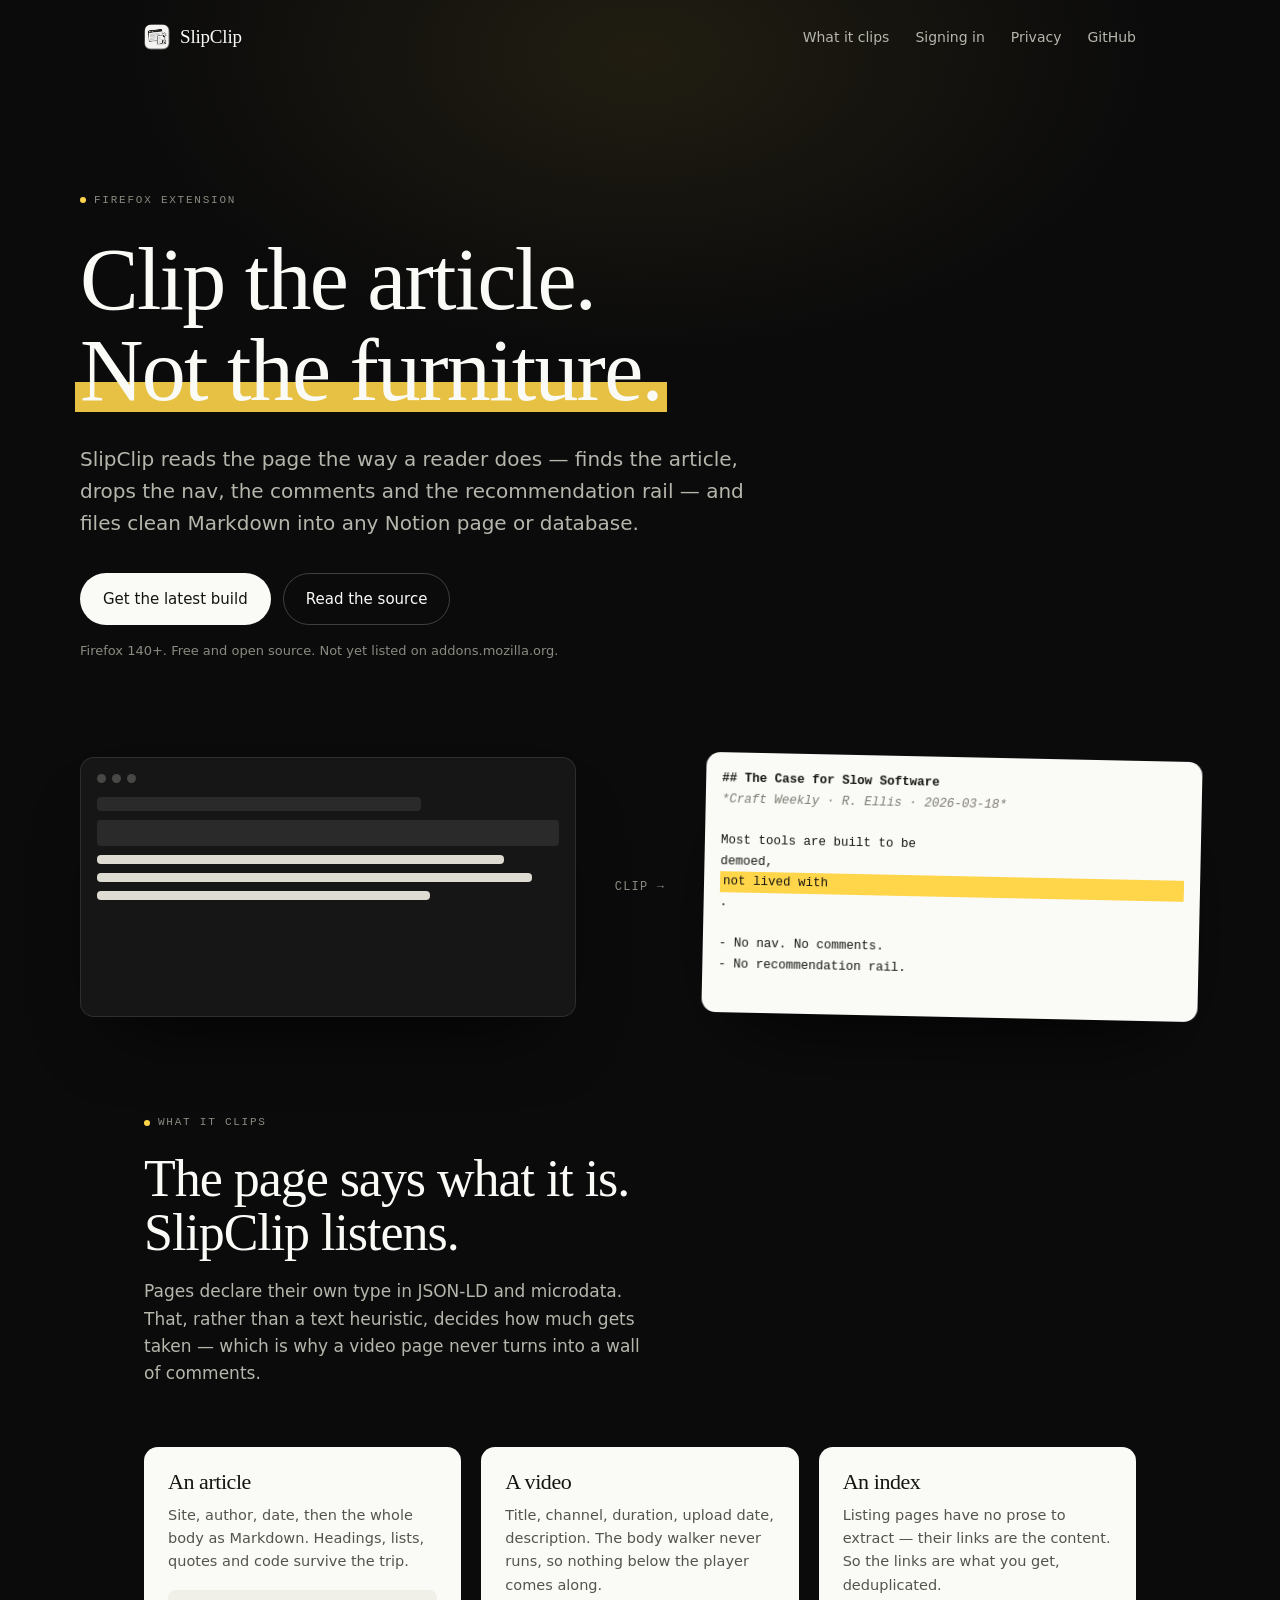
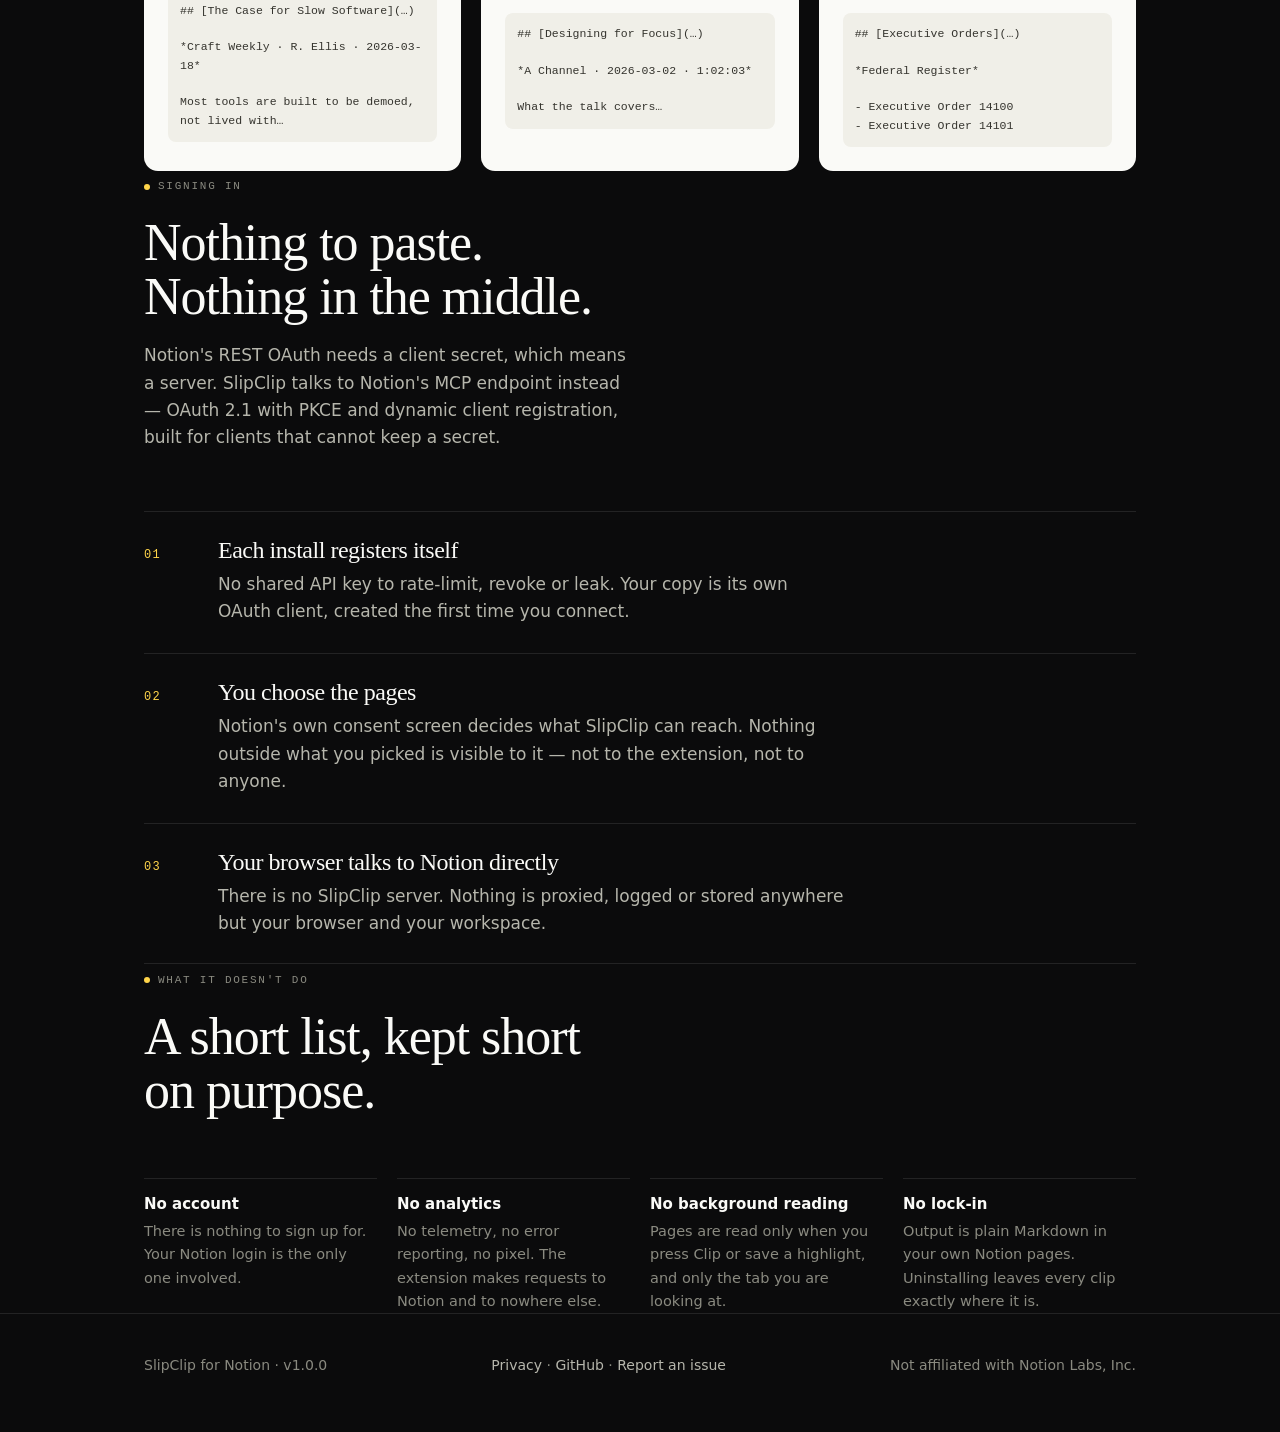
==== notion-clipper-site/index.html @ d6131644 "feat(highlights): one pane, and a page as a destination The Clip/Highlights tab split one job - get " ====
<!doctype html>
<html lang="en">
<head>
<meta charset="utf-8">
<meta name="viewport" content="width=device-width, initial-scale=1">

<title>SlipClip for Notion — clip the page, not the page furniture</title>
<meta name="description" content="A Firefox extension that reads the article and files clean Markdown into Notion. Skips nav, comments and recommendations. Signs in with Notion — no integration token to paste, no server in the middle.">
<link rel="canonical" href="https://slipclip.todorx.dev/">
<meta name="robots" content="index, follow">
<link rel="sitemap" type="application/xml" href="/sitemap.xml">

<meta property="og:type" content="website">
<meta property="og:url" content="https://slipclip.todorx.dev/">
<meta property="og:site_name" content="SlipClip">
<meta property="og:locale" content="en">
<meta property="og:title" content="SlipClip for Notion">
<meta property="og:description" content="Clip the article, not the page furniture. Clean Markdown into any Notion page or database.">
<meta property="og:image" content="https://slipclip.todorx.dev/og.png">
<meta property="og:image:type" content="image/png">
<meta property="og:image:width" content="1200">
<meta property="og:image:height" content="630">
<meta property="og:image:alt" content="SlipClip for Notion — clip the article, not the furniture">
<meta name="twitter:card" content="summary_large_image">
<meta name="twitter:title" content="SlipClip for Notion">
<meta name="twitter:description" content="Clip the article, not the page furniture. Clean Markdown into any Notion page or database.">
<meta name="twitter:image" content="https://slipclip.todorx.dev/og.png">
<meta name="twitter:image:alt" content="SlipClip for Notion — clip the article, not the furniture">
<meta name="theme-color" content="#0b0b0c">

<link rel="icon" href="favicon.png" type="image/png">
<link rel="apple-touch-icon" href="favicon.png">
<link rel="preload" href="fonts/fraunces-var.woff2" as="font" type="font/woff2" crossorigin>
<link rel="stylesheet" href="fonts.css">
<link rel="stylesheet" href="style.css">
<script>document.documentElement.classList.add("js")</script>

<script type="application/ld+json">
{
  "@context": "https://schema.org",
  "@type": "SoftwareApplication",
  "name": "SlipClip for Notion",
  "alternateName": "SlipClip",
  "applicationCategory": "BrowserApplication",
  "applicationSubCategory": "Web Clipper",
  "operatingSystem": "Firefox",
  "browserRequirements": "Firefox 140 or later",
  "softwareVersion": "1.0.0",
  "url": "https://slipclip.todorx.dev/",
  "downloadUrl": "https://github.com/todorx/slipclip/releases",
  "installUrl": "https://github.com/todorx/slipclip/releases",
  "description": "A Firefox extension that extracts the readable article from a web page and files it into Notion as Markdown.",
  "screenshot": "https://slipclip.todorx.dev/og.png",
  "offers": { "@type": "Offer", "price": "0", "priceCurrency": "USD" },
  "isAccessibleForFree": true,
  "license": "https://github.com/todorx/slipclip/blob/main/LICENSE",
  "codeRepository": "https://github.com/todorx/slipclip",
  "sameAs": ["https://github.com/todorx/slipclip"],
  "author": {
    "@type": "Organization",
    "name": "SlipClip",
    "url": "https://slipclip.todorx.dev/"
  }
}
</script>
</head>
<body>

<header class="wrap">
  <div class="top">
    <a class="brand" href="/">
      <img src="logo.png" alt="" width="26" height="26">
      SlipClip
    </a>
    <nav>
      <a href="#clips">What it clips</a>
      <a href="#signin">Signing in</a>
      <a href="privacy.html">Privacy</a>
      <a href="https://github.com/todorx/slipclip">GitHub</a>
    </nav>
  </div>
</header>

<main>

<section class="hero wrap">
  <span class="eyebrow">Firefox extension</span>
  <h1>Clip the article. <em>Not the furniture.</em></h1>
  <p class="lede">
    SlipClip reads the page the way a reader does — finds the article, drops the nav,
    the comments and the recommendation rail — and files clean Markdown into any
    Notion page or database.
  </p>

  <div class="actions">
    <a class="btn btn-primary" href="https://github.com/todorx/slipclip/releases">Get the latest build</a>
    <a class="btn btn-ghost" href="https://github.com/todorx/slipclip">Read the source</a>
  </div>
  <p class="fineprint">Firefox 140+. Free and open source. Not yet listed on addons.mozilla.org.</p>

  <div class="stage" id="stage" aria-hidden="true">
    <div class="card source">
      <span class="chrome"><i></i><i></i><i></i></span>
      <div class="block junk" style="--i:0; height:14px; width:70%"></div>
      <div class="block junk" style="--i:1; height:26px; width:100%"></div>
      <div class="block text" style="--i:0; height:9px; width:88%"></div>
      <div class="block text" style="--i:1; height:9px; width:94%"></div>
      <div class="block text" style="--i:2; height:9px; width:72%"></div>
      <div class="block junk" style="--i:2; height:34px; width:100%"></div>
      <div class="block junk" style="--i:3; height:12px; width:56%"></div>
      <div class="block junk" style="--i:4; height:12px; width:64%"></div>
    </div>

    <div class="arrow">CLIP →</div>

    <div class="card slip">
      <span class="h" style="--i:0">## The Case for Slow Software</span>
      <span class="facts" style="--i:1">*Craft Weekly · R. Ellis · 2026-03-18*</span>
      <span style="--i:2">&nbsp;</span>
      <span style="--i:3">Most tools are built to be&nbsp;</span>
      <span style="--i:4">demoed, <span class="hl">not lived with</span>.</span>
      <span style="--i:5">&nbsp;</span>
      <span style="--i:6">- No nav. No comments.</span>
      <span style="--i:7">- No recommendation rail.</span>
    </div>
  </div>
</section>

<section id="clips" class="wrap">
  <div class="section-head reveal">
    <span class="eyebrow">What it clips</span>
    <h2>The page says what it is. SlipClip listens.</h2>
    <p>
      Pages declare their own type in JSON-LD and microdata. That, rather than a text
      heuristic, decides how much gets taken — which is why a video page never turns
      into a wall of comments.
    </p>
  </div>

  <div class="grid">
    <article class="tile reveal">
      <h3>An article</h3>
      <p>Site, author, date, then the whole body as Markdown. Headings, lists, quotes and code survive the trip.</p>
      <pre>## [The Case for Slow Software](…)

*Craft Weekly · R. Ellis · 2026-03-18*

Most tools are built to be demoed,
not lived with…</pre>
    </article>

    <article class="tile reveal">
      <h3>A video</h3>
      <p>Title, channel, duration, upload date, description. The body walker never runs, so nothing below the player comes along.</p>
      <pre>## [Designing for Focus](…)

*A Channel · 2026-03-02 · 1:02:03*

What the talk covers…</pre>
    </article>

    <article class="tile reveal">
      <h3>An index</h3>
      <p>Listing pages have no prose to extract — their links are the content. So the links are what you get, deduplicated.</p>
      <pre>## [Executive Orders](…)

*Federal Register*

- Executive Order 14100
- Executive Order 14101</pre>
    </article>
  </div>
</section>

<section id="signin" class="wrap">
  <div class="section-head reveal">
    <span class="eyebrow">Signing in</span>
    <h2>Nothing to paste. Nothing in the middle.</h2>
    <p>
      Notion's REST OAuth needs a client secret, which means a server. SlipClip talks to
      Notion's MCP endpoint instead — OAuth 2.1 with PKCE and dynamic client registration,
      built for clients that cannot keep a secret.
    </p>
  </div>

  <div class="steps">
    <div class="step reveal">
      <div>
        <h3>Each install registers itself</h3>
        <p>No shared API key to rate-limit, revoke or leak. Your copy is its own OAuth client, created the first time you connect.</p>
      </div>
    </div>
    <div class="step reveal">
      <div>
        <h3>You choose the pages</h3>
        <p>Notion's own consent screen decides what SlipClip can reach. Nothing outside what you picked is visible to it — not to the extension, not to anyone.</p>
      </div>
    </div>
    <div class="step reveal">
      <div>
        <h3>Your browser talks to Notion directly</h3>
        <p>There is no SlipClip server. Nothing is proxied, logged or stored anywhere but your browser and your workspace.</p>
      </div>
    </div>
  </div>
</section>

<section class="wrap">
  <div class="section-head reveal">
    <span class="eyebrow">What it doesn't do</span>
    <h2>A short list, kept short on purpose.</h2>
  </div>
  <div class="plain">
    <div class="reveal"><h3>No account</h3><p>There is nothing to sign up for. Your Notion login is the only one involved.</p></div>
    <div class="reveal"><h3>No analytics</h3><p>No telemetry, no error reporting, no pixel. The extension makes requests to Notion and to nowhere else.</p></div>
    <div class="reveal"><h3>No background reading</h3><p>Pages are read only when you press Clip or save a highlight, and only the tab you are looking at.</p></div>
    <div class="reveal"><h3>No lock-in</h3><p>Output is plain Markdown in your own Notion pages. Uninstalling leaves every clip exactly where it is.</p></div>
  </div>
</section>

</main>

<footer>
  <div class="wrap foot">
    <span>SlipClip for Notion · v1.0.0</span>
    <span>
      <a href="privacy.html">Privacy</a> ·
      <a href="https://github.com/todorx/slipclip">GitHub</a> ·
      <a href="https://github.com/todorx/slipclip/issues">Report an issue</a>
    </span>
    <span>Not affiliated with Notion Labs, Inc.</span>
  </div>
</footer>

<script src="app.js" defer></script>
</body>
</html>
---- notion-clipper-site/fonts.css ----
/* Self-hosted latin subset. Generated from the Google Fonts CSS2 API.
   Absolute paths so this file works from any page depth. */

@font-face {
  font-family: "Fraunces";
  font-style: normal;
  font-weight: 300 700;
  font-display: swap;
  src: url("/fonts/fraunces-var.woff2") format("woff2");
  unicode-range: U+0000-00FF, U+0131, U+0152-0153, U+02BB-02BC, U+02C6, U+02DA, U+02DC, U+0304, U+0308, U+0329, U+2000-206F, U+20AC, U+2122, U+2191, U+2193, U+2212, U+2215, U+FEFF, U+FFFD;
}

@font-face {
  font-family: "IBM Plex Mono";
  font-style: normal;
  font-weight: 400;
  font-display: swap;
  src: url("/fonts/ibm-plex-mono-400.woff2") format("woff2");
  unicode-range: U+0000-00FF, U+0131, U+0152-0153, U+02BB-02BC, U+02C6, U+02DA, U+02DC, U+0304, U+0308, U+0329, U+2000-206F, U+20AC, U+2122, U+2191, U+2193, U+2212, U+2215, U+FEFF, U+FFFD;
}

@font-face {
  font-family: "IBM Plex Mono";
  font-style: normal;
  font-weight: 600;
  font-display: swap;
  src: url("/fonts/ibm-plex-mono-600.woff2") format("woff2");
  unicode-range: U+0000-00FF, U+0131, U+0152-0153, U+02BB-02BC, U+02C6, U+02DA, U+02DC, U+0304, U+0308, U+0329, U+2000-206F, U+20AC, U+2122, U+2191, U+2193, U+2212, U+2215, U+FEFF, U+FFFD;
}

@font-face {
  font-family: "IBM Plex Sans";
  font-style: normal;
  font-weight: 400;
  font-display: swap;
  src: url("/fonts/ibm-plex-sans-400.woff2") format("woff2");
  unicode-range: U+0000-00FF, U+0131, U+0152-0153, U+02BB-02BC, U+02C6, U+02DA, U+02DC, U+0304, U+0308, U+0329, U+2000-206F, U+20AC, U+2122, U+2191, U+2193, U+2212, U+2215, U+FEFF, U+FFFD;
}

@font-face {
  font-family: "IBM Plex Sans";
  font-style: normal;
  font-weight: 500;
  font-display: swap;
  src: url("/fonts/ibm-plex-sans-500.woff2") format("woff2");
  unicode-range: U+0000-00FF, U+0131, U+0152-0153, U+02BB-02BC, U+02C6, U+02DA, U+02DC, U+0304, U+0308, U+0329, U+2000-206F, U+20AC, U+2122, U+2191, U+2193, U+2212, U+2215, U+FEFF, U+FFFD;
}

@font-face {
  font-family: "IBM Plex Sans";
  font-style: normal;
  font-weight: 600;
  font-display: swap;
  src: url("/fonts/ibm-plex-sans-600.woff2") format("woff2");
  unicode-range: U+0000-00FF, U+0131, U+0152-0153, U+02BB-02BC, U+02C6, U+02DA, U+02DC, U+0304, U+0308, U+0329, U+2000-206F, U+20AC, U+2122, U+2191, U+2193, U+2212, U+2215, U+FEFF, U+FFFD;
}
---- notion-clipper-site/style.css ----
/* SlipClip for Notion — dark cinematic ground, real paper slips floating in it.
   The paper/dark duality is the page's thesis: a messy lit web page becoming a
   clean filed note. One accent only, the highlighter yellow. */

:root {
  --void: #0b0b0c;
  --ink: #141412;
  --paper: #fafaf7;
  --mist: #8a8a80;
  --mist-bright: #b6b6ac;
  --mark: #ffd54a;
  --edge: rgba(250, 250, 247, .1);
  --edge-strong: rgba(250, 250, 247, .22);

  --display: "Fraunces", Georgia, serif;
  --body: "IBM Plex Sans", system-ui, -apple-system, sans-serif;
  --mono: "IBM Plex Mono", ui-monospace, monospace;

  --gutter: clamp(20px, 5vw, 64px);
  --measure: 1120px;
}

* { box-sizing: border-box; }

html { scroll-behavior: smooth; }

body {
  margin: 0;
  background: var(--void);
  color: var(--paper);
  font: 400 17px/1.6 var(--body);
  -webkit-font-smoothing: antialiased;
  overflow-x: hidden;
}

/* Ambient light behind the fold. Cinematic depth without an image. */
body::before {
  content: "";
  position: fixed;
  inset: -30vh 0 auto 0;
  height: 90vh;
  background: radial-gradient(60% 55% at 50% 40%, rgba(255, 213, 74, .09), transparent 70%);
  pointer-events: none;
  z-index: 0;
}

main, header, footer { position: relative; z-index: 1; }

.wrap {
  max-width: var(--measure);
  margin: 0 auto;
  padding: 0 var(--gutter);
}

a { color: inherit; }

h1, h2, h3 {
  font-family: var(--display);
  font-weight: 400;
  font-variation-settings: "SOFT" 0, "WONK" 1;
  letter-spacing: -.02em;
  line-height: 1.04;
  margin: 0;
}

.eyebrow {
  display: inline-flex;
  align-items: center;
  gap: 8px;
  font-family: var(--mono);
  font-size: 11px;
  letter-spacing: .16em;
  text-transform: uppercase;
  color: var(--mist);
}

.eyebrow::before {
  content: "";
  width: 6px;
  height: 6px;
  border-radius: 50%;
  background: var(--mark);
}

/* ---------- header ---------- */

.top {
  display: flex;
  align-items: center;
  justify-content: space-between;
  gap: 16px;
  padding: 22px 0;
}

.brand {
  display: inline-flex;
  align-items: center;
  gap: 10px;
  font-family: var(--display);
  font-size: 19px;
  letter-spacing: -.01em;
  text-decoration: none;
}

.brand img { width: 26px; height: 26px; border-radius: 7px; }

.top nav {
  display: flex;
  align-items: center;
  gap: 26px;
  font-size: 14px;
}

.top nav a {
  color: var(--mist-bright);
  text-decoration: none;
  transition: color .2s;
}

.top nav a:hover { color: var(--paper); }

/* ---------- hero ---------- */

.hero { padding: clamp(48px, 9vw, 110px) 0 clamp(40px, 7vw, 90px); }

.hero h1 {
  margin: 22px 0 0;
  font-size: clamp(42px, 7.4vw, 88px);
  max-width: 14ch;
}

.hero h1 em {
  font-style: normal;
  position: relative;
  white-space: nowrap;
}

/* The highlighter, drawn as a mark under the words rather than a box around
   them — the product's own gesture. */
.hero h1 em::after {
  content: "";
  position: absolute;
  left: -.06em;
  right: -.06em;
  bottom: .08em;
  height: .34em;
  background: var(--mark);
  opacity: .9;
  z-index: -1;
  transform: scaleX(0);
  transform-origin: left;
  animation: swipe .7s cubic-bezier(.2, .7, .3, 1) .5s forwards;
}

@keyframes swipe { to { transform: scaleX(1); } }

.lede {
  margin: 26px 0 0;
  max-width: 54ch;
  font-size: clamp(17px, 1.6vw, 20px);
  color: var(--mist-bright);
}

.actions {
  display: flex;
  flex-wrap: wrap;
  gap: 12px;
  margin-top: 34px;
}

.btn {
  display: inline-flex;
  align-items: center;
  gap: 9px;
  padding: 13px 22px;
  border-radius: 999px;
  font-size: 15px;
  font-weight: 500;
  text-decoration: none;
  border: 1px solid transparent;
  transition: transform .18s, background .18s, border-color .18s, color .18s;
}

.btn-primary { background: var(--paper); color: var(--ink); }
.btn-primary:hover { background: var(--mark); transform: translateY(-2px); }

.btn-ghost { border-color: var(--edge-strong); color: var(--paper); }
.btn-ghost:hover { border-color: var(--paper); transform: translateY(-2px); }

.fineprint {
  margin: 16px 0 0;
  font-size: 13px;
  color: var(--mist);
}

/* ---------- the clip stage ---------- */

.stage {
  display: grid;
  grid-template-columns: 1fr auto 1fr;
  align-items: center;
  gap: clamp(14px, 3vw, 40px);
  margin-top: clamp(48px, 8vw, 96px);
}

.card {
  border-radius: 14px;
  padding: 16px;
  min-height: 260px;
}

/* left: the live page, full of things you did not ask for */
.source {
  background: #161617;
  border: 1px solid var(--edge);
  box-shadow: 0 40px 80px -40px rgba(0, 0, 0, .9);
}

.chrome { display: flex; gap: 6px; margin-bottom: 14px; }
.chrome i { width: 9px; height: 9px; border-radius: 50%; background: var(--edge-strong); }

.block { border-radius: 4px; margin-bottom: 9px; }
.junk { background: #2a2a2b; }
.text { background: #dedcd2; }

.stage.run .junk {
  animation: dissolve .6s cubic-bezier(.4, 0, 1, 1) forwards;
  animation-delay: calc(var(--i) * 70ms);
}

.stage.run .text {
  animation: shift .7s cubic-bezier(.2, .7, .3, 1) forwards;
  animation-delay: calc(500ms + var(--i) * 80ms);
}

@keyframes dissolve {
  to { opacity: 0; transform: translateX(-10px) scaleY(.3); }
}

@keyframes shift {
  to { opacity: .25; transform: translateX(26px); }
}

/* middle: the passage */
.arrow {
  color: var(--mist);
  font-family: var(--mono);
  font-size: 12px;
  letter-spacing: .1em;
}

/* Hidden-then-revealed only when scripting is available to reveal it. */
.js .arrow { opacity: 0; transform: translateX(-8px); }

.stage.run .arrow { animation: fade .5s ease .9s forwards; }

/* right: the slip it becomes */
.slip {
  background: var(--paper);
  color: var(--ink);
  font-family: var(--mono);
  font-size: 12.5px;
  line-height: 1.65;
  box-shadow: 0 40px 90px -35px rgba(0, 0, 0, .95);
  transform: rotate(1.2deg);
}

.slip span {
  display: block;
  white-space: nowrap;
  overflow: hidden;
  text-overflow: ellipsis;
}

.js .slip span { opacity: 0; transform: translateY(6px); }

.stage.run .slip span {
  animation: fade .45s ease forwards;
  animation-delay: calc(1s + var(--i) * 110ms);
}

.slip .h { font-weight: 600; }
.slip .facts { color: #7c7a70; font-style: italic; }
.slip .hl { background: var(--mark); padding: 0 3px; }

@keyframes fade { to { opacity: 1; transform: none; } }

/* ---------- sections ---------- */

section { padding: clamp(64px, 10vw, 128px) 0; }

.section-head { max-width: 46ch; margin-bottom: clamp(36px, 5vw, 60px); }
.section-head h2 { margin: 18px 0 0; font-size: clamp(30px, 4.4vw, 52px); }
.section-head p { margin: 18px 0 0; color: var(--mist-bright); }

.grid {
  display: grid;
  grid-template-columns: repeat(auto-fit, minmax(260px, 1fr));
  gap: 20px;
}

.tile {
  background: var(--paper);
  color: var(--ink);
  border-radius: 14px;
  padding: 24px;
  transition: transform .3s cubic-bezier(.2, .7, .3, 1), box-shadow .3s;
}

.tile:nth-child(2) { transform: rotate(-.7deg); }
.tile:nth-child(3) { transform: rotate(.5deg); }

.tile:hover {
  transform: translateY(-6px) rotate(0deg);
  box-shadow: 0 30px 60px -30px rgba(0, 0, 0, .9);
}

.tile h3 { font-size: 22px; }

.tile p { margin: 10px 0 16px; font-size: 14.5px; color: #55544c; }

.tile pre {
  margin: 0;
  padding: 12px;
  border-radius: 8px;
  background: #f0efe8;
  font-family: var(--mono);
  font-size: 11.5px;
  line-height: 1.6;
  white-space: pre-wrap;
  overflow-wrap: anywhere;
  color: #35342e;
}

/* numbered because signing in genuinely is a sequence */
.steps { counter-reset: step; display: grid; gap: 2px; }

.step {
  counter-increment: step;
  display: grid;
  grid-template-columns: 54px 1fr;
  gap: 20px;
  align-items: baseline;
  padding: 26px 0;
  border-top: 1px solid var(--edge);
}

.step:last-child { border-bottom: 1px solid var(--edge); }

.step::before {
  content: counter(step, decimal-leading-zero);
  font-family: var(--mono);
  font-size: 12px;
  letter-spacing: .1em;
  color: var(--mark);
}

.step h3 { font-size: 24px; }
.step p { margin: 8px 0 0; color: var(--mist-bright); max-width: 58ch; }

.plain { display: grid; gap: 20px; grid-template-columns: repeat(auto-fit, minmax(230px, 1fr)); }

.plain div { border-top: 1px solid var(--edge); padding-top: 18px; }
.plain h3 { font-family: var(--body); font-size: 15px; font-weight: 600; letter-spacing: 0; }
.plain p { margin: 8px 0 0; font-size: 14.5px; color: var(--mist); }

/* ---------- reveal ---------- */

.js .reveal {
  opacity: 0;
  transform: translateY(22px);
  transition: opacity .7s cubic-bezier(.2, .7, .3, 1), transform .7s cubic-bezier(.2, .7, .3, 1);
}

.js .reveal.seen { opacity: 1; transform: none; }

/* ---------- footer ---------- */

footer {
  border-top: 1px solid var(--edge);
  padding: 40px 0 56px;
  font-size: 14px;
  color: var(--mist);
}

.foot {
  display: flex;
  flex-wrap: wrap;
  gap: 16px 28px;
  align-items: center;
  justify-content: space-between;
}

.foot a { color: var(--mist-bright); text-decoration: none; }
.foot a:hover { color: var(--paper); text-decoration: underline; }

/* ---------- legal pages ---------- */

.doc { padding: clamp(40px, 7vw, 86px) 0 clamp(60px, 9vw, 110px); max-width: 74ch; }
.doc h1 { font-size: clamp(34px, 5vw, 58px); }
.doc h2 { font-size: clamp(22px, 2.6vw, 28px); margin: 48px 0 0; }
.doc p, .doc li { color: var(--mist-bright); }
.doc li { margin-bottom: 10px; }
.doc a { color: var(--paper); }
.doc code {
  font-family: var(--mono);
  font-size: .88em;
  background: rgba(250, 250, 247, .08);
  padding: 2px 6px;
  border-radius: 5px;
}
.doc .updated { font-family: var(--mono); font-size: 12px; color: var(--mist); letter-spacing: .06em; }

:focus-visible { outline: 2px solid var(--mark); outline-offset: 3px; border-radius: 4px; }

@media (max-width: 760px) {
  .stage { grid-template-columns: 1fr; }
  .arrow { transform: rotate(90deg); justify-self: center; }
  .slip { transform: none; }
  .top nav { gap: 18px; }
}

@media (prefers-reduced-motion: reduce) {
  html { scroll-behavior: auto; }
  *, *::before, *::after {
    animation: none !important;
    transition: none !important;
  }
  .reveal, .slip span, .arrow { opacity: 1; transform: none; }
  .hero h1 em::after { transform: scaleX(1); }
}
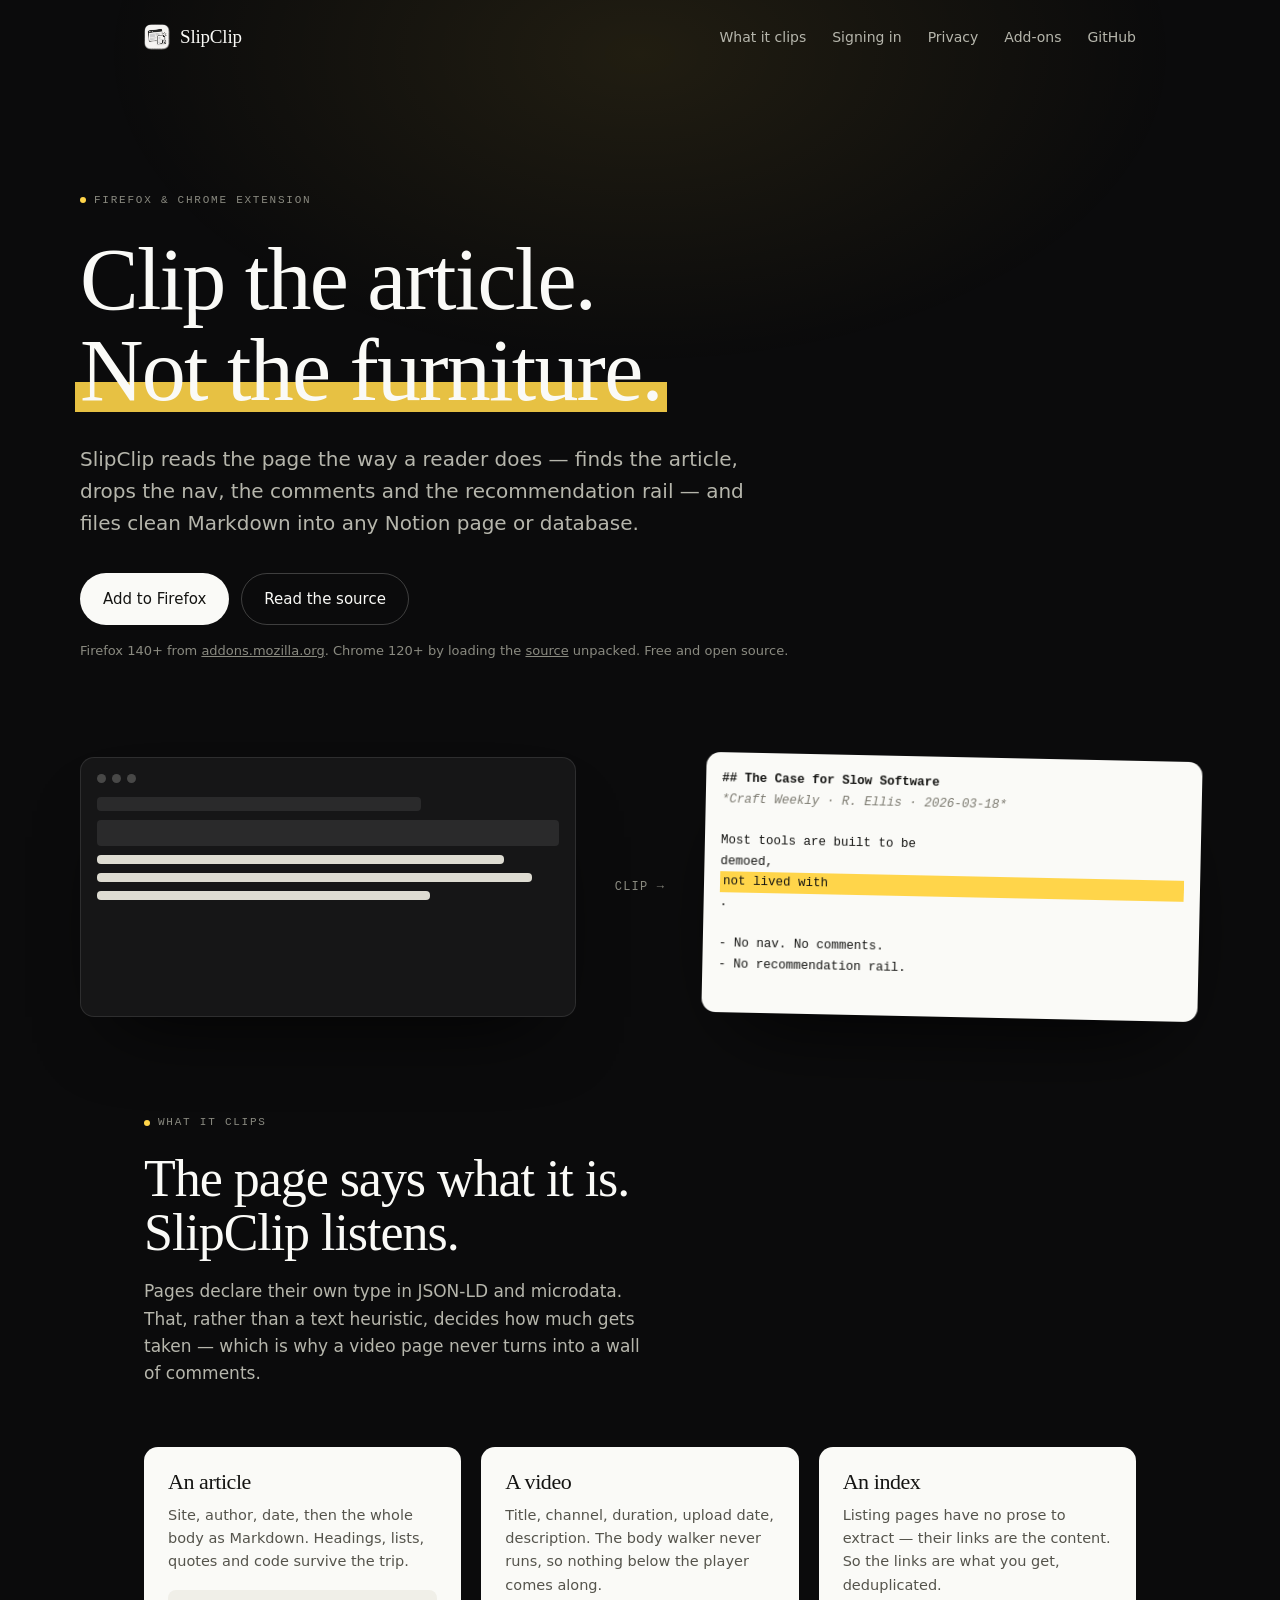
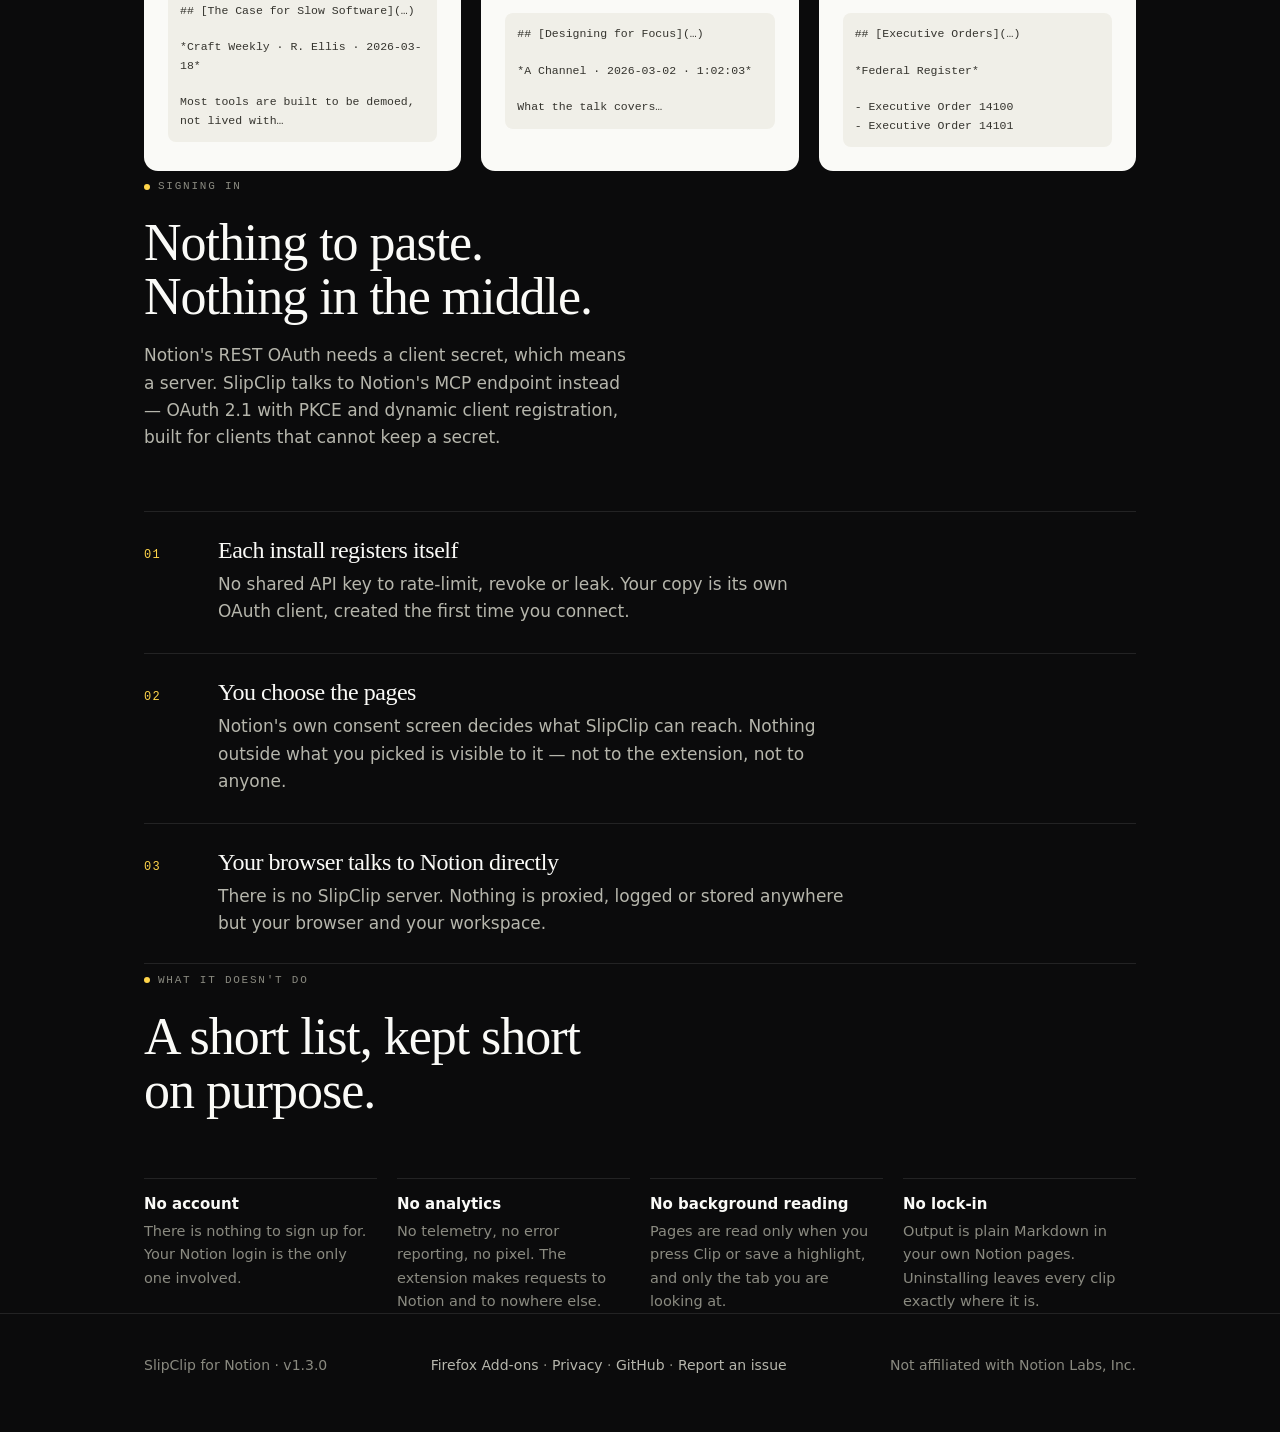
==== commit 43443da6: "fix(site): link the AMO listing, and unbreak the hero for reduced motion The site told visitors the " ====
--- a/notion-clipper-site/index.html
+++ b/notion-clipper-site/index.html
@@ -5,7 +5,7 @@
 <meta name="viewport" content="width=device-width, initial-scale=1">
 
 <title>SlipClip for Notion — clip the page, not the page furniture</title>
-<meta name="description" content="A Firefox extension that reads the article and files clean Markdown into Notion. Skips nav, comments and recommendations. Signs in with Notion — no integration token to paste, no server in the middle.">
+<meta name="description" content="A Firefox and Chrome extension that reads the article and files clean Markdown into Notion. Skips nav, comments and recommendations. Signs in with Notion — no integration token to paste, no server in the middle.">
 <link rel="canonical" href="https://slipclip.todorx.dev/">
 <meta name="robots" content="index, follow">
 <link rel="sitemap" type="application/xml" href="/sitemap.xml">
@@ -43,19 +43,19 @@
   "alternateName": "SlipClip",
   "applicationCategory": "BrowserApplication",
   "applicationSubCategory": "Web Clipper",
-  "operatingSystem": "Firefox",
-  "browserRequirements": "Firefox 140 or later",
-  "softwareVersion": "1.0.0",
+  "operatingSystem": "Firefox, Chrome",
+  "browserRequirements": "Firefox 140 or later; Chrome 120 or later",
+  "softwareVersion": "1.3.0",
   "url": "https://slipclip.todorx.dev/",
   "downloadUrl": "https://github.com/todorx/slipclip/releases",
-  "installUrl": "https://github.com/todorx/slipclip/releases",
-  "description": "A Firefox extension that extracts the readable article from a web page and files it into Notion as Markdown.",
+  "installUrl": "https://addons.mozilla.org/en-US/firefox/addon/slipclip-for-notion/",
+  "description": "A Firefox and Chrome extension that extracts the readable article from a web page and files it into Notion as Markdown.",
   "screenshot": "https://slipclip.todorx.dev/og.png",
   "offers": { "@type": "Offer", "price": "0", "priceCurrency": "USD" },
   "isAccessibleForFree": true,
   "license": "https://github.com/todorx/slipclip/blob/main/LICENSE",
   "codeRepository": "https://github.com/todorx/slipclip",
-  "sameAs": ["https://github.com/todorx/slipclip"],
+  "sameAs": ["https://github.com/todorx/slipclip", "https://addons.mozilla.org/en-US/firefox/addon/slipclip-for-notion/"],
   "author": {
     "@type": "Organization",
     "name": "SlipClip",
@@ -76,6 +76,7 @@
       <a href="#clips">What it clips</a>
       <a href="#signin">Signing in</a>
       <a href="privacy.html">Privacy</a>
+      <a href="https://addons.mozilla.org/en-US/firefox/addon/slipclip-for-notion/">Add-ons</a>
       <a href="https://github.com/todorx/slipclip">GitHub</a>
     </nav>
   </div>
@@ -84,7 +85,7 @@
 <main>
 
 <section class="hero wrap">
-  <span class="eyebrow">Firefox extension</span>
+  <span class="eyebrow">Firefox &amp; Chrome extension</span>
   <h1>Clip the article. <em>Not the furniture.</em></h1>
   <p class="lede">
     SlipClip reads the page the way a reader does — finds the article, drops the nav,
@@ -93,10 +94,10 @@
   </p>
 
   <div class="actions">
-    <a class="btn btn-primary" href="https://github.com/todorx/slipclip/releases">Get the latest build</a>
+    <a class="btn btn-primary" href="https://addons.mozilla.org/en-US/firefox/addon/slipclip-for-notion/">Add to Firefox</a>
     <a class="btn btn-ghost" href="https://github.com/todorx/slipclip">Read the source</a>
   </div>
-  <p class="fineprint">Firefox 140+. Free and open source. Not yet listed on addons.mozilla.org.</p>
+  <p class="fineprint">Firefox 140+ from <a href="https://addons.mozilla.org/en-US/firefox/addon/slipclip-for-notion/">addons.mozilla.org</a>. Chrome 120+ by loading the <a href="https://github.com/todorx/slipclip/releases">source</a> unpacked. Free and open source.</p>
 
   <div class="stage" id="stage" aria-hidden="true">
     <div class="card source">
@@ -222,8 +223,9 @@
 
 <footer>
   <div class="wrap foot">
-    <span>SlipClip for Notion · v1.0.0</span>
+    <span>SlipClip for Notion · v1.3.0</span>
     <span>
+      <a href="https://addons.mozilla.org/en-US/firefox/addon/slipclip-for-notion/">Firefox Add-ons</a> ·
       <a href="privacy.html">Privacy</a> ·
       <a href="https://github.com/todorx/slipclip">GitHub</a> ·
       <a href="https://github.com/todorx/slipclip/issues">Report an issue</a>
--- a/notion-clipper-site/style.css
+++ b/notion-clipper-site/style.css
@@ -426,6 +426,10 @@
     animation: none !important;
     transition: none !important;
   }
-  .reveal, .slip span, .arrow { opacity: 1; transform: none; }
+  /* .js- prefixed to match the specificity of the rules that hide these.
+     Without it .js .slip span { opacity: 0 } wins and the hero card renders
+     blank, because the animation that would have revealed it is switched off
+     two lines above. */
+  .js .reveal, .js .slip span, .js .arrow { opacity: 1; transform: none; }
   .hero h1 em::after { transform: scaleX(1); }
 }
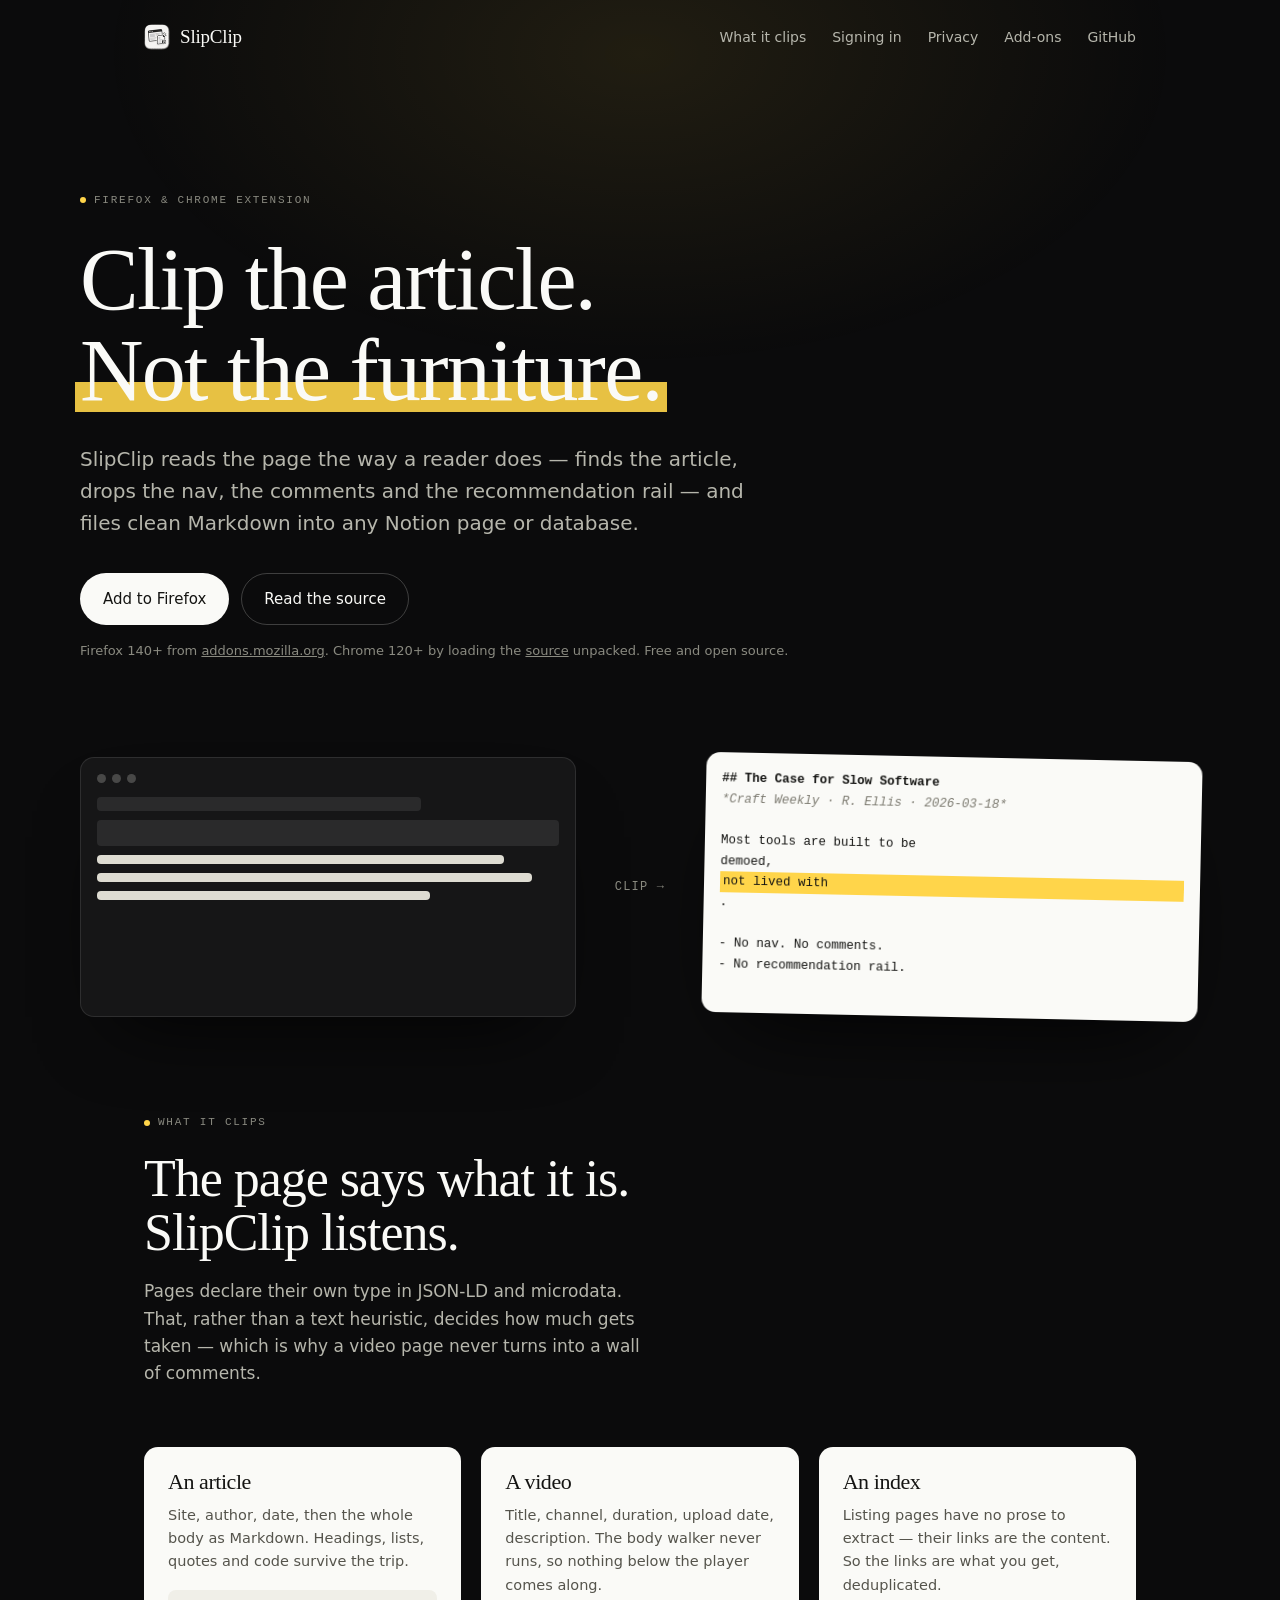
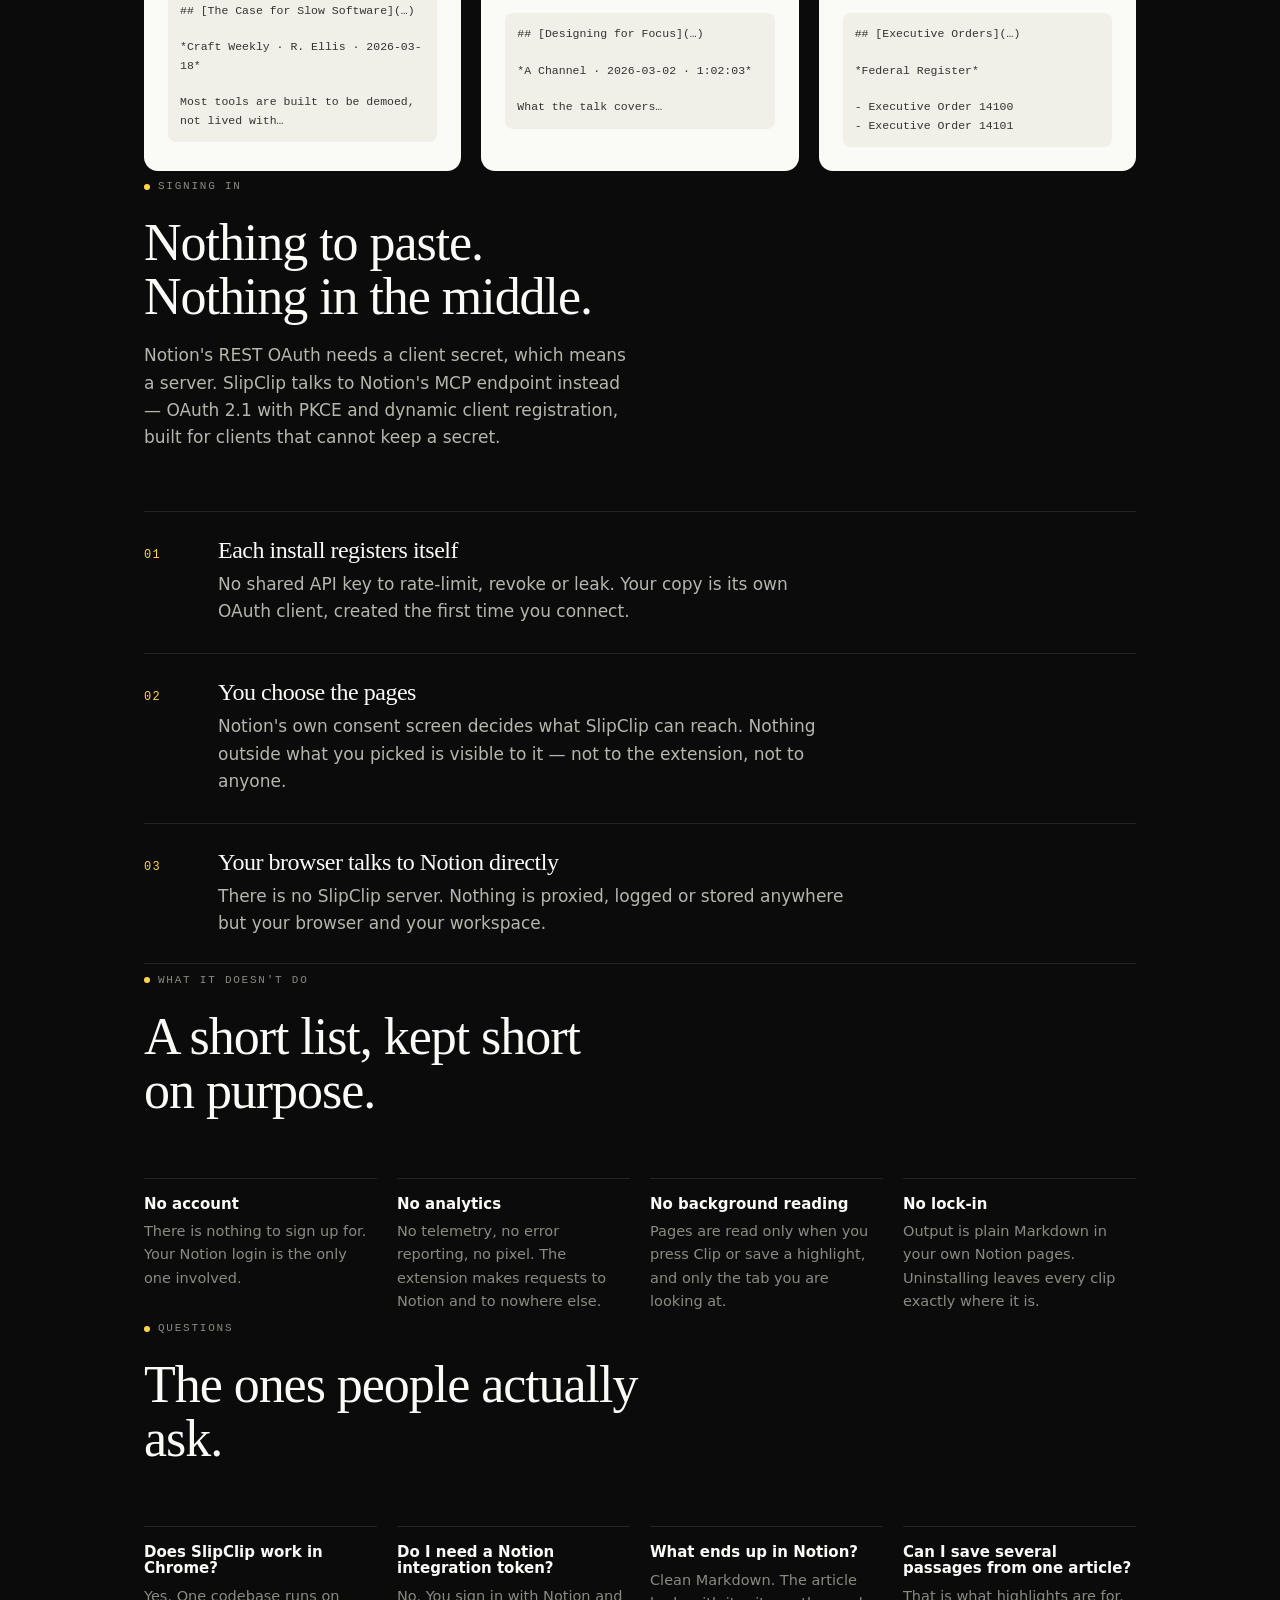
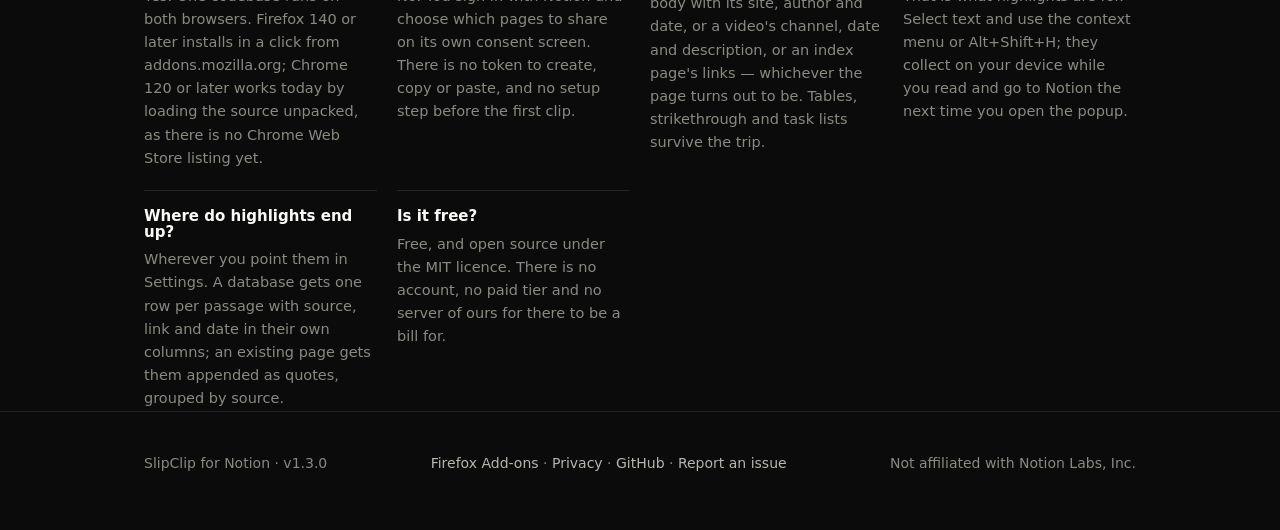
==== commit 4309c84d: "perf(site): trim the description, shrink the logo, answer the questions The meta description was 211" ====
--- a/notion-clipper-site/index.html
+++ b/notion-clipper-site/index.html
@@ -5,7 +5,7 @@
 <meta name="viewport" content="width=device-width, initial-scale=1">
 
 <title>SlipClip for Notion — clip the page, not the page furniture</title>
-<meta name="description" content="A Firefox and Chrome extension that reads the article and files clean Markdown into Notion. Skips nav, comments and recommendations. Signs in with Notion — no integration token to paste, no server in the middle.">
+<meta name="description" content="Clip any article into Notion as clean Markdown — no nav, no comments, no recommendation rail. Sign in with Notion: no token to paste, no server in between.">
 <link rel="canonical" href="https://slipclip.todorx.dev/">
 <meta name="robots" content="index, follow">
 <link rel="sitemap" type="application/xml" href="/sitemap.xml">
@@ -13,7 +13,7 @@
 <meta property="og:type" content="website">
 <meta property="og:url" content="https://slipclip.todorx.dev/">
 <meta property="og:site_name" content="SlipClip">
-<meta property="og:locale" content="en">
+<meta property="og:locale" content="en_US">
 <meta property="og:title" content="SlipClip for Notion">
 <meta property="og:description" content="Clip the article, not the page furniture. Clean Markdown into any Notion page or database.">
 <meta property="og:image" content="https://slipclip.todorx.dev/og.png">
@@ -63,6 +63,62 @@
   }
 }
 </script>
+<script type="application/ld+json">
+{
+  "@context": "https://schema.org",
+  "@type": "FAQPage",
+  "mainEntity": [
+    {
+      "@type": "Question",
+      "name": "Does SlipClip work in Chrome?",
+      "acceptedAnswer": {
+        "@type": "Answer",
+        "text": "Yes. One codebase runs on both browsers. Firefox 140 or later installs in a click from addons.mozilla.org; Chrome 120 or later works today by loading the source unpacked, as there is no Chrome Web Store listing yet."
+      }
+    },
+    {
+      "@type": "Question",
+      "name": "Do I need a Notion integration token?",
+      "acceptedAnswer": {
+        "@type": "Answer",
+        "text": "No. You sign in with Notion and choose which pages to share on its own consent screen. There is no token to create, copy or paste, and no setup step before the first clip."
+      }
+    },
+    {
+      "@type": "Question",
+      "name": "What ends up in Notion?",
+      "acceptedAnswer": {
+        "@type": "Answer",
+        "text": "Clean Markdown. The article body with its site, author and date, or a video's channel, date and description, or an index page's links — whichever the page turns out to be. Tables, strikethrough and task lists survive the trip."
+      }
+    },
+    {
+      "@type": "Question",
+      "name": "Can I save several passages from one article?",
+      "acceptedAnswer": {
+        "@type": "Answer",
+        "text": "That is what highlights are for. Select text and use the context menu or Alt+Shift+H; they collect on your device while you read and go to Notion the next time you open the popup."
+      }
+    },
+    {
+      "@type": "Question",
+      "name": "Where do highlights end up?",
+      "acceptedAnswer": {
+        "@type": "Answer",
+        "text": "Wherever you point them in Settings. A database gets one row per passage with source, link and date in their own columns; an existing page gets them appended as quotes, grouped by source."
+      }
+    },
+    {
+      "@type": "Question",
+      "name": "Is it free?",
+      "acceptedAnswer": {
+        "@type": "Answer",
+        "text": "Free, and open source under the MIT licence. There is no account, no paid tier and no server of ours for there to be a bill for."
+      }
+    }
+  ]
+}
+</script>
 </head>
 <body>
 
@@ -221,6 +277,21 @@
 
 </main>
 
+<section id="questions" class="wrap">
+  <div class="section-head reveal">
+    <span class="eyebrow">Questions</span>
+    <h2>The ones people actually ask.</h2>
+  </div>
+  <div class="plain">
+    <div class="reveal"><h3>Does SlipClip work in Chrome?</h3><p>Yes. One codebase runs on both browsers. Firefox 140 or later installs in a click from addons.mozilla.org; Chrome 120 or later works today by loading the source unpacked, as there is no Chrome Web Store listing yet.</p></div>
+    <div class="reveal"><h3>Do I need a Notion integration token?</h3><p>No. You sign in with Notion and choose which pages to share on its own consent screen. There is no token to create, copy or paste, and no setup step before the first clip.</p></div>
+    <div class="reveal"><h3>What ends up in Notion?</h3><p>Clean Markdown. The article body with its site, author and date, or a video's channel, date and description, or an index page's links — whichever the page turns out to be. Tables, strikethrough and task lists survive the trip.</p></div>
+    <div class="reveal"><h3>Can I save several passages from one article?</h3><p>That is what highlights are for. Select text and use the context menu or Alt+Shift+H; they collect on your device while you read and go to Notion the next time you open the popup.</p></div>
+    <div class="reveal"><h3>Where do highlights end up?</h3><p>Wherever you point them in Settings. A database gets one row per passage with source, link and date in their own columns; an existing page gets them appended as quotes, grouped by source.</p></div>
+    <div class="reveal"><h3>Is it free?</h3><p>Free, and open source under the MIT licence. There is no account, no paid tier and no server of ours for there to be a bill for.</p></div>
+  </div>
+</section>
+
 <footer>
   <div class="wrap foot">
     <span>SlipClip for Notion · v1.3.0</span>
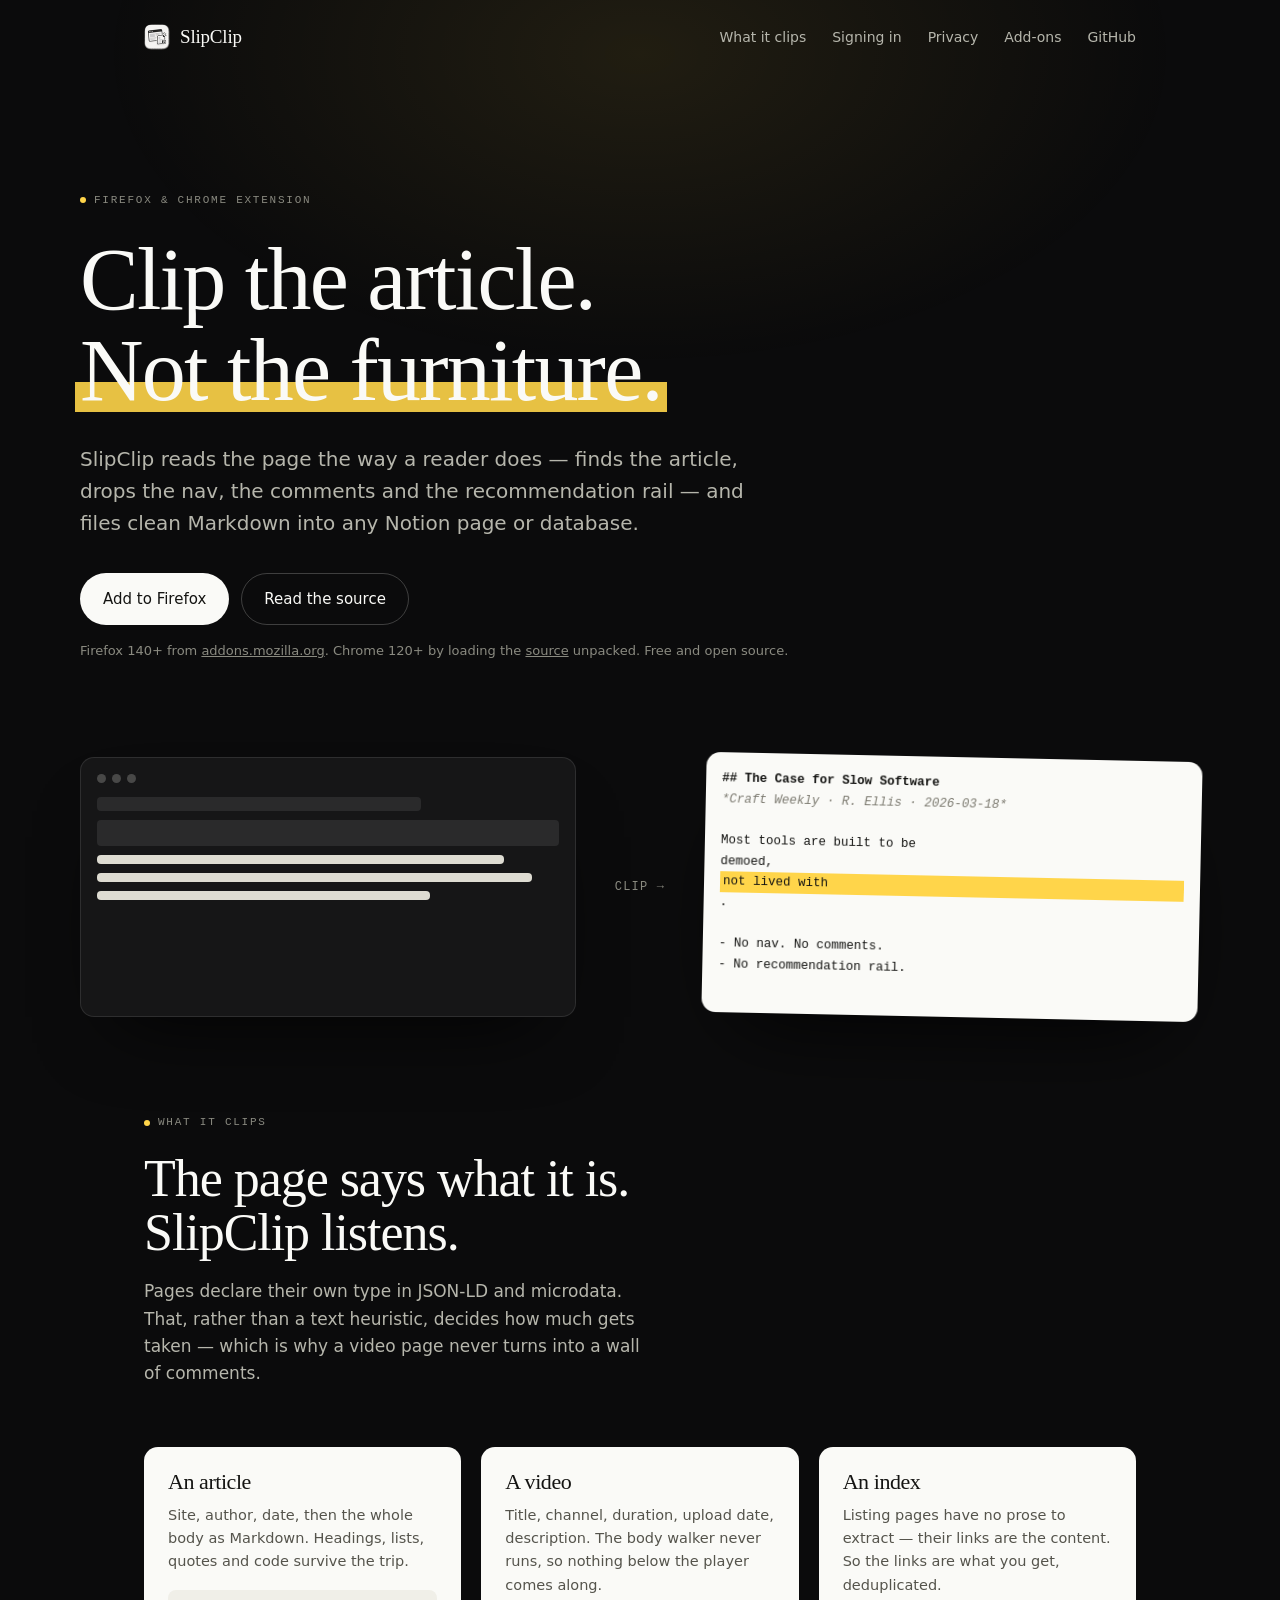
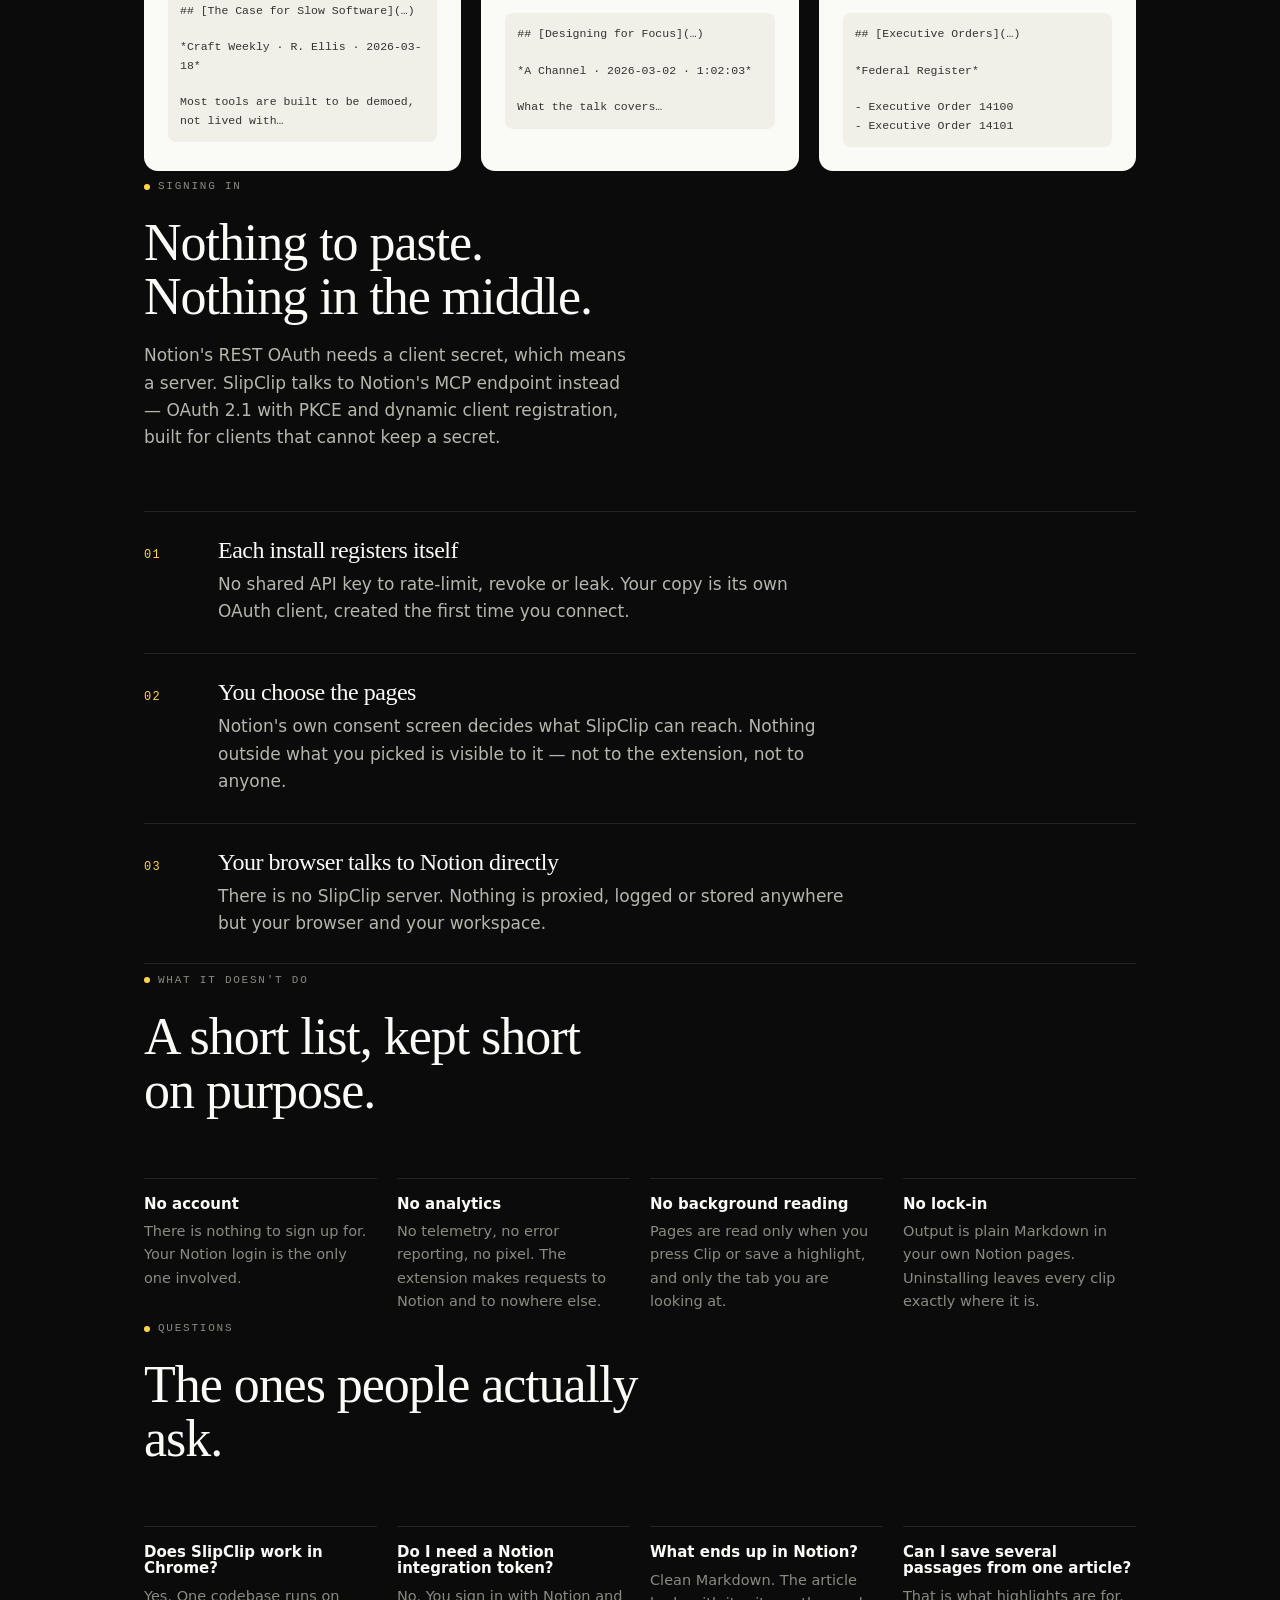
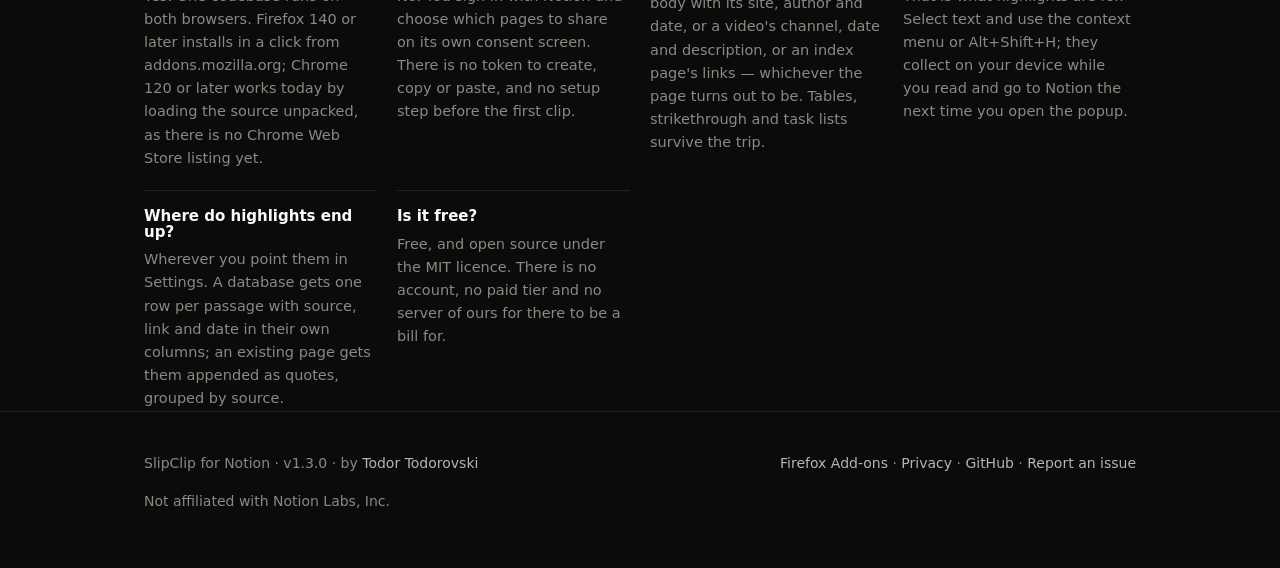
==== commit 928be402: "Link the author to todorx.dev Co-Authored-By: Claude Opus 5.5 <noreply@anthropic.com>" ====
--- a/notion-clipper-site/index.html
+++ b/notion-clipper-site/index.html
@@ -31,8 +31,8 @@
 <link rel="icon" href="favicon.png" type="image/png">
 <link rel="apple-touch-icon" href="favicon.png">
 <link rel="preload" href="fonts/fraunces-var.woff2" as="font" type="font/woff2" crossorigin>
-<link rel="stylesheet" href="fonts.css">
-<link rel="stylesheet" href="style.css">
+<link rel="stylesheet" href="fonts.css?v=20260922">
+<link rel="stylesheet" href="style.css?v=20260922">
 <script>document.documentElement.classList.add("js")</script>
 
 <script type="application/ld+json">
@@ -57,9 +57,10 @@
   "codeRepository": "https://github.com/todorx/slipclip",
   "sameAs": ["https://github.com/todorx/slipclip", "https://addons.mozilla.org/en-US/firefox/addon/slipclip-for-notion/"],
   "author": {
-    "@type": "Organization",
-    "name": "SlipClip",
-    "url": "https://slipclip.todorx.dev/"
+    "@type": "Person",
+    "name": "Todor Todorovski",
+    "alternateName": ["Тодор Тодоровски", "Todorx"],
+    "url": "https://todorx.dev/"
   }
 }
 </script>
@@ -294,7 +295,7 @@
 
 <footer>
   <div class="wrap foot">
-    <span>SlipClip for Notion · v1.3.0</span>
+    <span>SlipClip for Notion · v1.3.0 · by <a href="https://todorx.dev/">Todor Todorovski</a></span>
     <span>
       <a href="https://addons.mozilla.org/en-US/firefox/addon/slipclip-for-notion/">Firefox Add-ons</a> ·
       <a href="privacy.html">Privacy</a> ·
@@ -305,6 +306,6 @@
   </div>
 </footer>
 
-<script src="app.js" defer></script>
+<script src="app.js?v=20260922" defer></script>
 </body>
 </html>
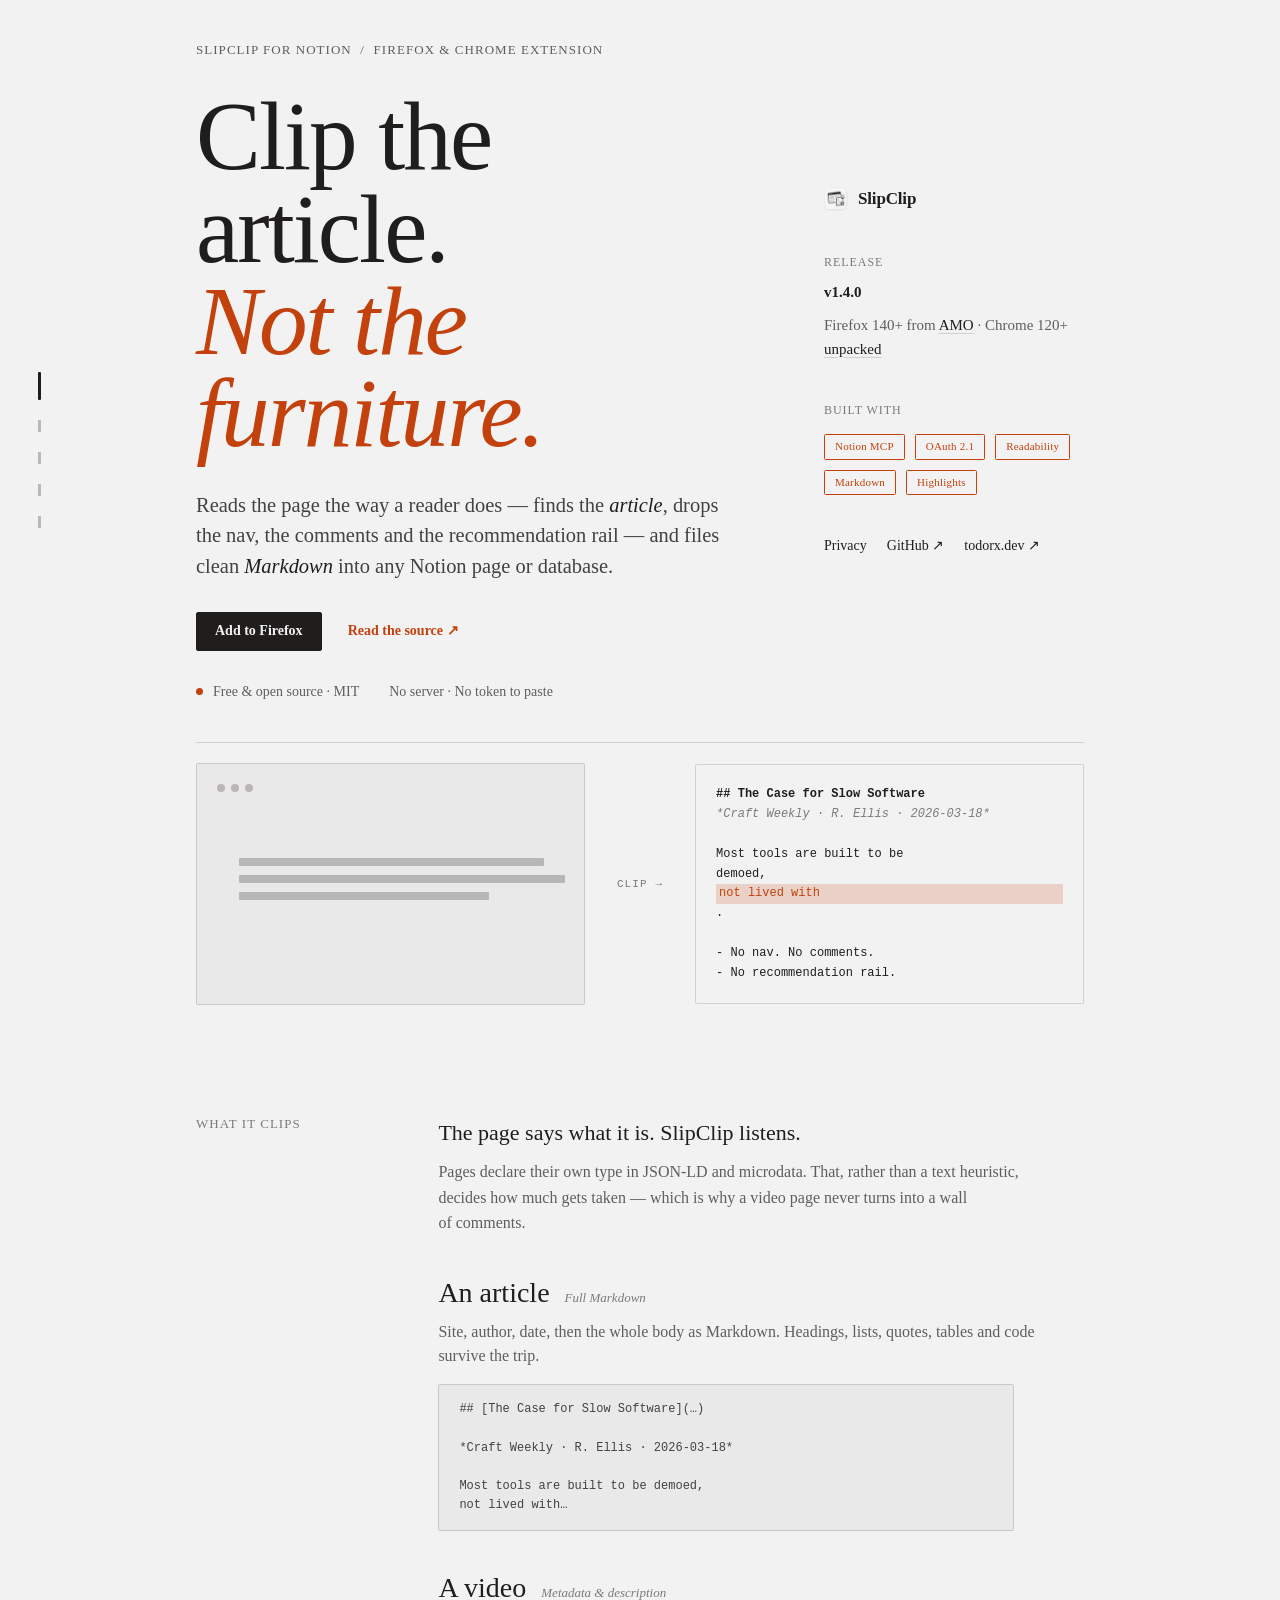
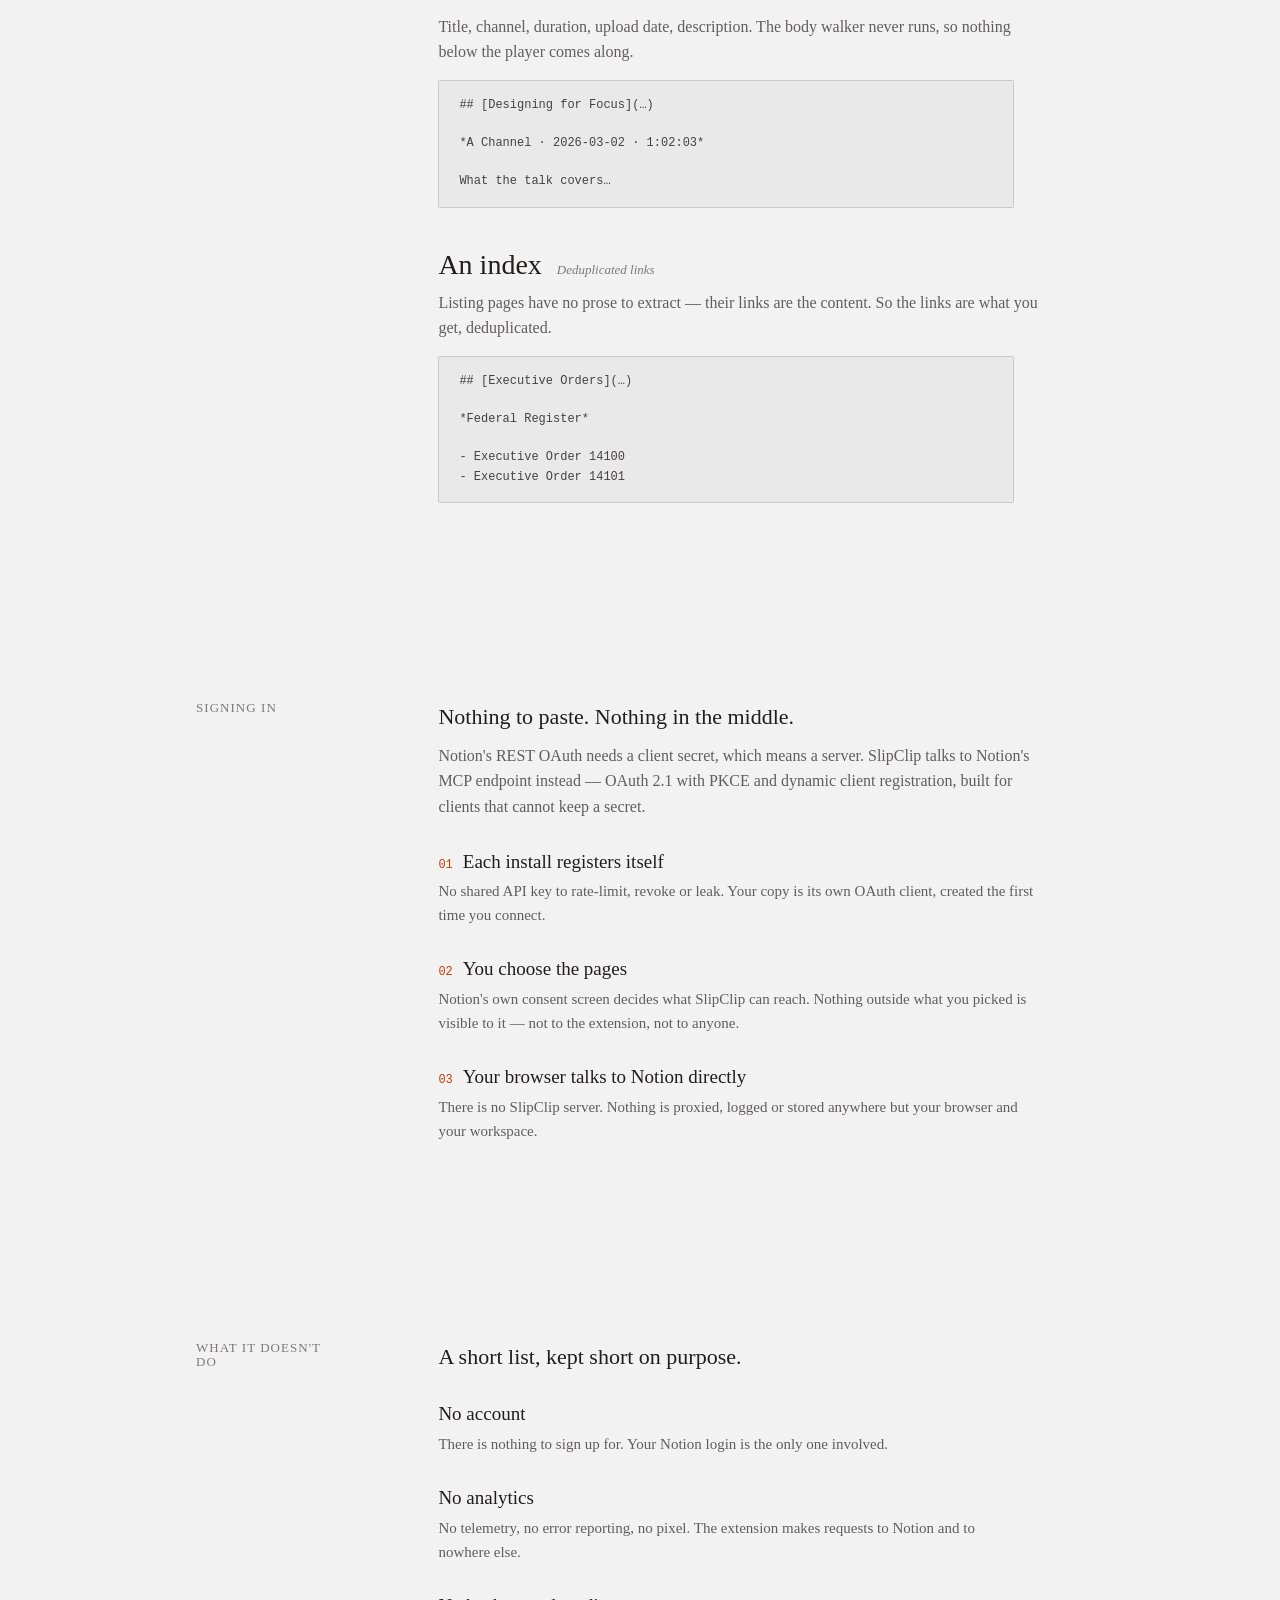
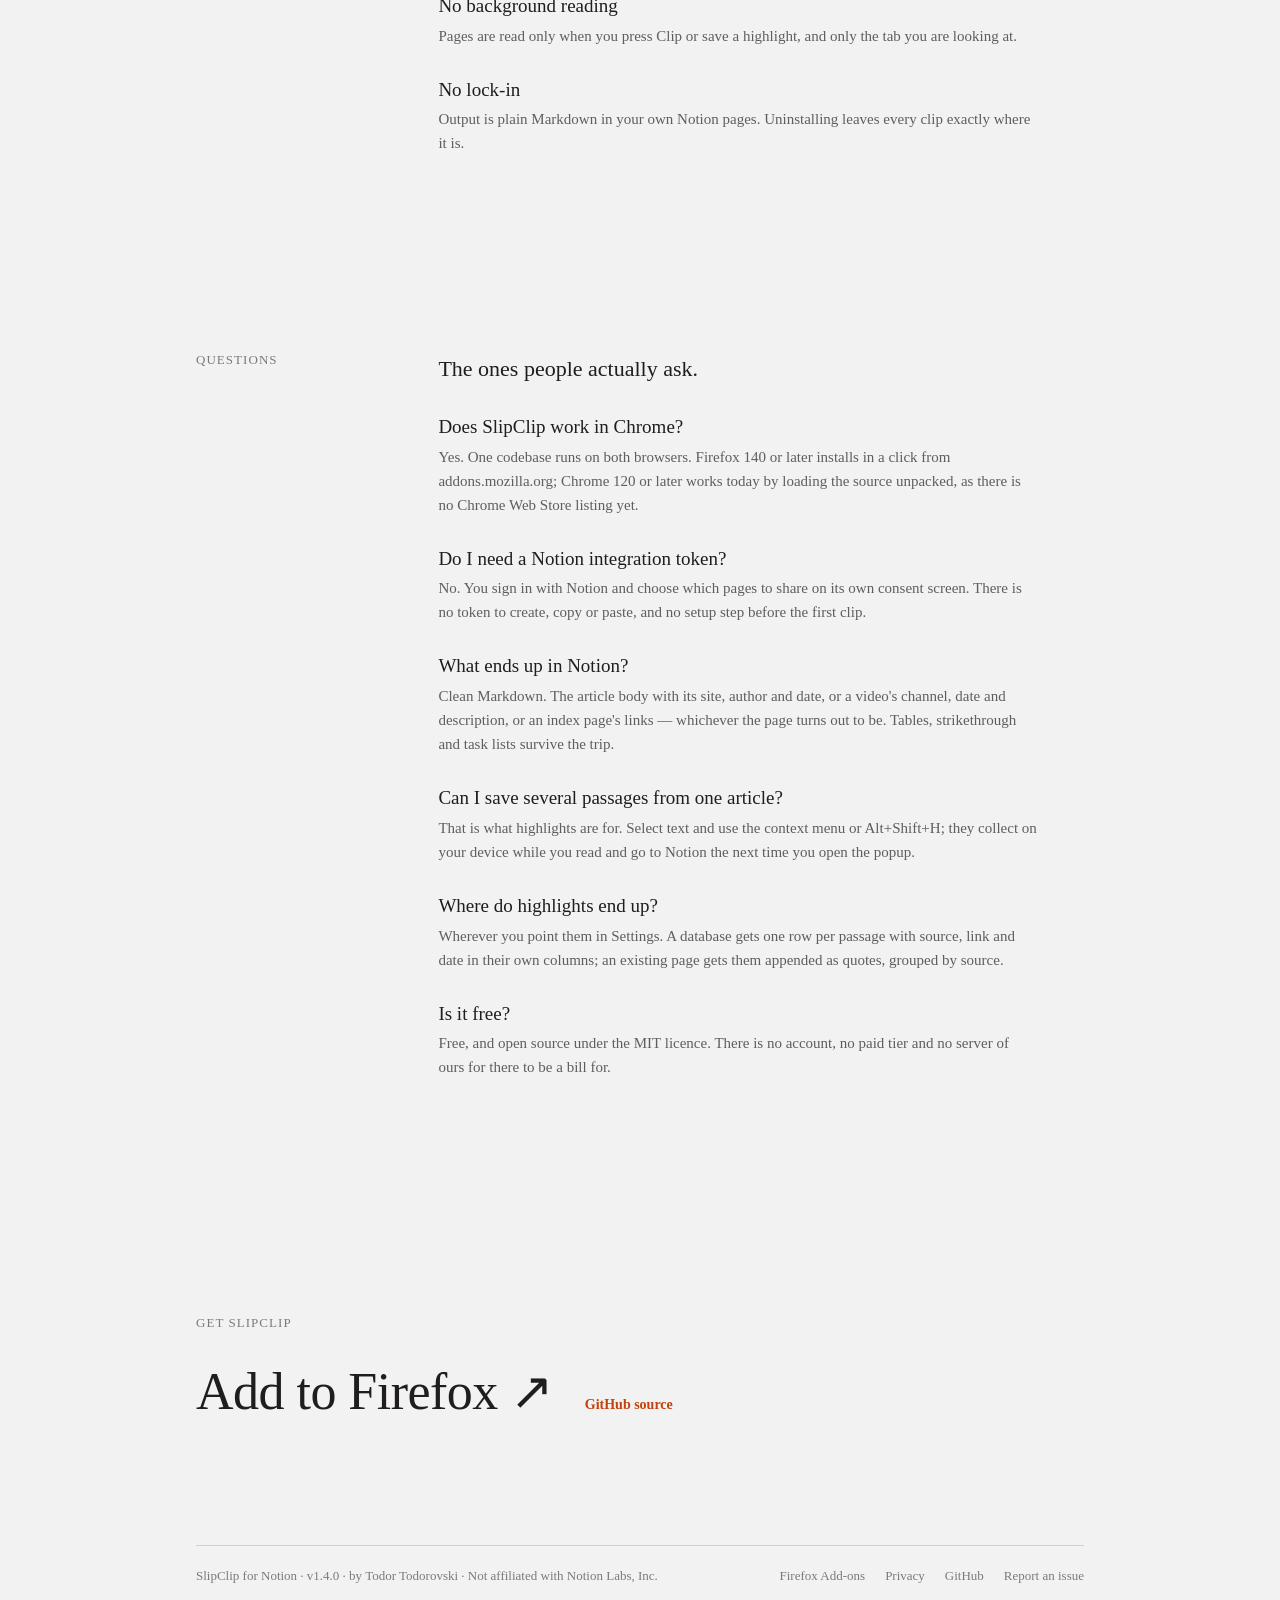
==== commit 0e784a53: "style(site): adopt todorx.dev Broadsheet design system" ====
--- a/notion-clipper-site/index.html
+++ b/notion-clipper-site/index.html
@@ -26,13 +26,14 @@
 <meta name="twitter:description" content="Clip the article, not the page furniture. Clean Markdown into any Notion page or database.">
 <meta name="twitter:image" content="https://slipclip.todorx.dev/og.png">
 <meta name="twitter:image:alt" content="SlipClip for Notion — clip the article, not the furniture">
-<meta name="theme-color" content="#0b0b0c">
+<meta media="(prefers-color-scheme: light)" name="theme-color" content="#f3f2f2">
+<meta media="(prefers-color-scheme: dark)" name="theme-color" content="#181716">
 
 <link rel="icon" href="favicon.png" type="image/png">
 <link rel="apple-touch-icon" href="favicon.png">
-<link rel="preload" href="fonts/fraunces-var.woff2" as="font" type="font/woff2" crossorigin>
-<link rel="stylesheet" href="fonts.css?v=20260922">
-<link rel="stylesheet" href="style.css?v=20260922">
+<link rel="preload" href="/fonts/source-serif-4-latin.woff2" as="font" type="font/woff2" crossorigin>
+<link rel="stylesheet" href="fonts.css?v=20261119">
+<link rel="stylesheet" href="style.css?v=20261119">
 <script>document.documentElement.classList.add("js")</script>
 
 <script type="application/ld+json">
@@ -45,7 +46,7 @@
   "applicationSubCategory": "Web Clipper",
   "operatingSystem": "Firefox, Chrome",
   "browserRequirements": "Firefox 140 or later; Chrome 120 or later",
-  "softwareVersion": "1.3.0",
+  "softwareVersion": "1.4.0",
   "url": "https://slipclip.todorx.dev/",
   "downloadUrl": "https://github.com/todorx/slipclip/releases",
   "installUrl": "https://addons.mozilla.org/en-US/firefox/addon/slipclip-for-notion/",
@@ -123,189 +124,237 @@
 </head>
 <body>
 
-<header class="wrap">
-  <div class="top">
-    <a class="brand" href="/">
-      <img src="logo.png" alt="" width="26" height="26">
-      SlipClip
-    </a>
-    <nav>
-      <a href="#clips">What it clips</a>
-      <a href="#signin">Signing in</a>
-      <a href="privacy.html">Privacy</a>
-      <a href="https://addons.mozilla.org/en-US/firefox/addon/slipclip-for-notion/">Add-ons</a>
-      <a href="https://github.com/todorx/slipclip">GitHub</a>
-    </nav>
-  </div>
-</header>
+<nav class="rail" aria-label="Sections">
+  <a title="Index" aria-label="Index" aria-current="location" href="#index"><span></span></a>
+  <a title="What it clips" aria-label="What it clips" href="#clips"><span></span></a>
+  <a title="Signing in" aria-label="Signing in" href="#signin"><span></span></a>
+  <a title="Questions" aria-label="Questions" href="#questions"><span></span></a>
+  <a title="Install" aria-label="Install" href="#install"><span></span></a>
+</nav>
 
 <main>
-
-<section class="hero wrap">
-  <span class="eyebrow">Firefox &amp; Chrome extension</span>
-  <h1>Clip the article. <em>Not the furniture.</em></h1>
-  <p class="lede">
-    SlipClip reads the page the way a reader does — finds the article, drops the nav,
-    the comments and the recommendation rail — and files clean Markdown into any
-    Notion page or database.
-  </p>
-
-  <div class="actions">
-    <a class="btn btn-primary" href="https://addons.mozilla.org/en-US/firefox/addon/slipclip-for-notion/">Add to Firefox</a>
-    <a class="btn btn-ghost" href="https://github.com/todorx/slipclip">Read the source</a>
-  </div>
-  <p class="fineprint">Firefox 140+ from <a href="https://addons.mozilla.org/en-US/firefox/addon/slipclip-for-notion/">addons.mozilla.org</a>. Chrome 120+ by loading the <a href="https://github.com/todorx/slipclip/releases">source</a> unpacked. Free and open source.</p>
-
-  <div class="stage" id="stage" aria-hidden="true">
-    <div class="card source">
-      <span class="chrome"><i></i><i></i><i></i></span>
-      <div class="block junk" style="--i:0; height:14px; width:70%"></div>
-      <div class="block junk" style="--i:1; height:26px; width:100%"></div>
-      <div class="block text" style="--i:0; height:9px; width:88%"></div>
-      <div class="block text" style="--i:1; height:9px; width:94%"></div>
-      <div class="block text" style="--i:2; height:9px; width:72%"></div>
-      <div class="block junk" style="--i:2; height:34px; width:100%"></div>
-      <div class="block junk" style="--i:3; height:12px; width:56%"></div>
-      <div class="block junk" style="--i:4; height:12px; width:64%"></div>
-    </div>
-
-    <div class="arrow">CLIP →</div>
-
-    <div class="card slip">
-      <span class="h" style="--i:0">## The Case for Slow Software</span>
-      <span class="facts" style="--i:1">*Craft Weekly · R. Ellis · 2026-03-18*</span>
-      <span style="--i:2">&nbsp;</span>
-      <span style="--i:3">Most tools are built to be&nbsp;</span>
-      <span style="--i:4">demoed, <span class="hl">not lived with</span>.</span>
-      <span style="--i:5">&nbsp;</span>
-      <span style="--i:6">- No nav. No comments.</span>
-      <span style="--i:7">- No recommendation rail.</span>
-    </div>
-  </div>
-</section>
-
-<section id="clips" class="wrap">
-  <div class="section-head reveal">
-    <span class="eyebrow">What it clips</span>
-    <h2>The page says what it is. SlipClip listens.</h2>
-    <p>
-      Pages declare their own type in JSON-LD and microdata. That, rather than a text
-      heuristic, decides how much gets taken — which is why a video page never turns
-      into a wall of comments.
-    </p>
-  </div>
-
-  <div class="grid">
-    <article class="tile reveal">
-      <h3>An article</h3>
-      <p>Site, author, date, then the whole body as Markdown. Headings, lists, quotes and code survive the trip.</p>
-      <pre>## [The Case for Slow Software](…)
+  <section id="index" class="hero">
+    <div class="hero-main">
+      <div class="eyebrow">SlipClip for Notion &nbsp;/&nbsp; Firefox &amp; Chrome extension</div>
+      <h1>Clip the article.<br><em>Not the furniture.</em></h1>
+      <p class="lede">
+        Reads the page the way a reader does — finds the <em>article</em>, drops the nav, the comments and the recommendation rail — and files clean <em>Markdown</em> into any Notion page or database.
+      </p>
+      <div class="actions">
+        <a class="btn btn-primary" href="https://addons.mozilla.org/en-US/firefox/addon/slipclip-for-notion/">Add to Firefox</a>
+        <a class="btn btn-ghost" href="https://github.com/todorx/slipclip">Read the source ↗</a>
+      </div>
+      <div class="status">
+        <span><span class="status-dot"></span>Free &amp; open source · MIT</span>
+        <span>No server · No token to paste</span>
+      </div>
+    </div>
+
+    <aside class="hero-aside">
+      <a class="brand" href="/">
+        <img src="logo.png" alt="" width="24" height="24">
+        SlipClip
+      </a>
+      <div class="stack-2">
+        <div class="eyebrow-sm">Release</div>
+        <div class="strong">v1.4.0</div>
+        <div class="muted">Firefox 140+ from <a href="https://addons.mozilla.org/en-US/firefox/addon/slipclip-for-notion/">AMO</a> · Chrome 120+ <a href="https://github.com/todorx/slipclip/releases">unpacked</a></div>
+      </div>
+      <div class="stack-3">
+        <div class="eyebrow-sm">Built with</div>
+        <div class="tags">
+          <span class="tag tag-outline">Notion MCP</span>
+          <span class="tag tag-outline">OAuth 2.1</span>
+          <span class="tag tag-outline">Readability</span>
+          <span class="tag tag-outline">Markdown</span>
+          <span class="tag tag-outline">Highlights</span>
+        </div>
+      </div>
+      <div class="links">
+        <a href="privacy.html">Privacy</a>
+        <a href="https://github.com/todorx/slipclip">GitHub ↗</a>
+        <a href="https://todorx.dev/">todorx.dev ↗</a>
+      </div>
+    </aside>
+
+    <div class="stage" id="stage" aria-hidden="true">
+      <div class="card source">
+        <span class="chrome"><i></i><i></i><i></i></span>
+        <div class="block junk" style="--i:0; height:12px; width:70%"></div>
+        <div class="block junk" style="--i:1; height:22px; width:100%"></div>
+        <div class="block text" style="--i:0; height:8px; width:88%"></div>
+        <div class="block text" style="--i:1; height:8px; width:94%"></div>
+        <div class="block text" style="--i:2; height:8px; width:72%"></div>
+        <div class="block junk" style="--i:2; height:28px; width:100%"></div>
+        <div class="block junk" style="--i:3; height:10px; width:56%"></div>
+        <div class="block junk" style="--i:4; height:10px; width:64%"></div>
+      </div>
+
+      <div class="arrow">CLIP →</div>
+
+      <div class="card slip">
+        <span class="h" style="--i:0">## The Case for Slow Software</span>
+        <span class="facts" style="--i:1">*Craft Weekly · R. Ellis · 2026-03-18*</span>
+        <span style="--i:2">&nbsp;</span>
+        <span style="--i:3">Most tools are built to be&nbsp;</span>
+        <span style="--i:4">demoed, <span class="hl">not lived with</span>.</span>
+        <span style="--i:5">&nbsp;</span>
+        <span style="--i:6">- No nav. No comments.</span>
+        <span style="--i:7">- No recommendation rail.</span>
+      </div>
+    </div>
+  </section>
+
+  <section id="clips" class="section">
+    <h2>What it clips</h2>
+    <div class="section-body projects">
+      <div class="stack-2">
+        <p class="section-lead">The page says what it is. SlipClip listens.</p>
+        <p class="section-sub">
+          Pages declare their own type in JSON-LD and microdata. That, rather than a text heuristic, decides how much gets taken — which is why a video page never turns into a wall of comments.
+        </p>
+      </div>
+
+      <article class="project">
+        <div class="project-head">
+          <span class="project-name">An article</span>
+          <span class="project-kind">Full Markdown</span>
+        </div>
+        <p class="project-desc">Site, author, date, then the whole body as Markdown. Headings, lists, quotes, tables and code survive the trip.</p>
+        <pre>## [The Case for Slow Software](…)
 
 *Craft Weekly · R. Ellis · 2026-03-18*
 
 Most tools are built to be demoed,
 not lived with…</pre>
-    </article>
-
-    <article class="tile reveal">
-      <h3>A video</h3>
-      <p>Title, channel, duration, upload date, description. The body walker never runs, so nothing below the player comes along.</p>
-      <pre>## [Designing for Focus](…)
+      </article>
+
+      <article class="project">
+        <div class="project-head">
+          <span class="project-name">A video</span>
+          <span class="project-kind">Metadata &amp; description</span>
+        </div>
+        <p class="project-desc">Title, channel, duration, upload date, description. The body walker never runs, so nothing below the player comes along.</p>
+        <pre>## [Designing for Focus](…)
 
 *A Channel · 2026-03-02 · 1:02:03*
 
 What the talk covers…</pre>
-    </article>
-
-    <article class="tile reveal">
-      <h3>An index</h3>
-      <p>Listing pages have no prose to extract — their links are the content. So the links are what you get, deduplicated.</p>
-      <pre>## [Executive Orders](…)
+      </article>
+
+      <article class="project">
+        <div class="project-head">
+          <span class="project-name">An index</span>
+          <span class="project-kind">Deduplicated links</span>
+        </div>
+        <p class="project-desc">Listing pages have no prose to extract — their links are the content. So the links are what you get, deduplicated.</p>
+        <pre>## [Executive Orders](…)
 
 *Federal Register*
 
 - Executive Order 14100
 - Executive Order 14101</pre>
-    </article>
-  </div>
-</section>
-
-<section id="signin" class="wrap">
-  <div class="section-head reveal">
-    <span class="eyebrow">Signing in</span>
-    <h2>Nothing to paste. Nothing in the middle.</h2>
-    <p>
-      Notion's REST OAuth needs a client secret, which means a server. SlipClip talks to
-      Notion's MCP endpoint instead — OAuth 2.1 with PKCE and dynamic client registration,
-      built for clients that cannot keep a secret.
-    </p>
-  </div>
-
-  <div class="steps">
-    <div class="step reveal">
-      <div>
-        <h3>Each install registers itself</h3>
-        <p>No shared API key to rate-limit, revoke or leak. Your copy is its own OAuth client, created the first time you connect.</p>
-      </div>
-    </div>
-    <div class="step reveal">
-      <div>
-        <h3>You choose the pages</h3>
-        <p>Notion's own consent screen decides what SlipClip can reach. Nothing outside what you picked is visible to it — not to the extension, not to anyone.</p>
-      </div>
-    </div>
-    <div class="step reveal">
-      <div>
-        <h3>Your browser talks to Notion directly</h3>
-        <p>There is no SlipClip server. Nothing is proxied, logged or stored anywhere but your browser and your workspace.</p>
-      </div>
-    </div>
-  </div>
-</section>
-
-<section class="wrap">
-  <div class="section-head reveal">
-    <span class="eyebrow">What it doesn't do</span>
-    <h2>A short list, kept short on purpose.</h2>
-  </div>
-  <div class="plain">
-    <div class="reveal"><h3>No account</h3><p>There is nothing to sign up for. Your Notion login is the only one involved.</p></div>
-    <div class="reveal"><h3>No analytics</h3><p>No telemetry, no error reporting, no pixel. The extension makes requests to Notion and to nowhere else.</p></div>
-    <div class="reveal"><h3>No background reading</h3><p>Pages are read only when you press Clip or save a highlight, and only the tab you are looking at.</p></div>
-    <div class="reveal"><h3>No lock-in</h3><p>Output is plain Markdown in your own Notion pages. Uninstalling leaves every clip exactly where it is.</p></div>
-  </div>
-</section>
-
+      </article>
+    </div>
+  </section>
+
+  <section id="signin" class="section">
+    <h2>Signing in</h2>
+    <div class="section-body">
+      <div class="stack-2">
+        <p class="section-lead">Nothing to paste. Nothing in the middle.</p>
+        <p class="section-sub">
+          Notion's REST OAuth needs a client secret, which means a server. SlipClip talks to Notion's MCP endpoint instead — OAuth 2.1 with PKCE and dynamic client registration, built for clients that cannot keep a secret.
+        </p>
+      </div>
+
+      <div class="job">
+        <div class="job-title"><span class="job-num">01</span>Each install registers itself</div>
+        <div class="job-detail">No shared API key to rate-limit, revoke or leak. Your copy is its own OAuth client, created the first time you connect.</div>
+      </div>
+      <div class="job">
+        <div class="job-title"><span class="job-num">02</span>You choose the pages</div>
+        <div class="job-detail">Notion's own consent screen decides what SlipClip can reach. Nothing outside what you picked is visible to it — not to the extension, not to anyone.</div>
+      </div>
+      <div class="job">
+        <div class="job-title"><span class="job-num">03</span>Your browser talks to Notion directly</div>
+        <div class="job-detail">There is no SlipClip server. Nothing is proxied, logged or stored anywhere but your browser and your workspace.</div>
+      </div>
+    </div>
+  </section>
+
+  <section class="section">
+    <h2>What it doesn't do</h2>
+    <div class="section-body">
+      <p class="section-lead">A short list, kept short on purpose.</p>
+      <div class="job">
+        <div class="job-title">No account</div>
+        <div class="job-detail">There is nothing to sign up for. Your Notion login is the only one involved.</div>
+      </div>
+      <div class="job">
+        <div class="job-title">No analytics</div>
+        <div class="job-detail">No telemetry, no error reporting, no pixel. The extension makes requests to Notion and to nowhere else.</div>
+      </div>
+      <div class="job">
+        <div class="job-title">No background reading</div>
+        <div class="job-detail">Pages are read only when you press Clip or save a highlight, and only the tab you are looking at.</div>
+      </div>
+      <div class="job">
+        <div class="job-title">No lock-in</div>
+        <div class="job-detail">Output is plain Markdown in your own Notion pages. Uninstalling leaves every clip exactly where it is.</div>
+      </div>
+    </div>
+  </section>
+
+  <section id="questions" class="section">
+    <h2>Questions</h2>
+    <div class="section-body">
+      <p class="section-lead">The ones people actually ask.</p>
+      <div class="job">
+        <div class="job-title">Does SlipClip work in Chrome?</div>
+        <div class="job-detail">Yes. One codebase runs on both browsers. Firefox 140 or later installs in a click from addons.mozilla.org; Chrome 120 or later works today by loading the source unpacked, as there is no Chrome Web Store listing yet.</div>
+      </div>
+      <div class="job">
+        <div class="job-title">Do I need a Notion integration token?</div>
+        <div class="job-detail">No. You sign in with Notion and choose which pages to share on its own consent screen. There is no token to create, copy or paste, and no setup step before the first clip.</div>
+      </div>
+      <div class="job">
+        <div class="job-title">What ends up in Notion?</div>
+        <div class="job-detail">Clean Markdown. The article body with its site, author and date, or a video's channel, date and description, or an index page's links — whichever the page turns out to be. Tables, strikethrough and task lists survive the trip.</div>
+      </div>
+      <div class="job">
+        <div class="job-title">Can I save several passages from one article?</div>
+        <div class="job-detail">That is what highlights are for. Select text and use the context menu or Alt+Shift+H; they collect on your device while you read and go to Notion the next time you open the popup.</div>
+      </div>
+      <div class="job">
+        <div class="job-title">Where do highlights end up?</div>
+        <div class="job-detail">Wherever you point them in Settings. A database gets one row per passage with source, link and date in their own columns; an existing page gets them appended as quotes, grouped by source.</div>
+      </div>
+      <div class="job">
+        <div class="job-title">Is it free?</div>
+        <div class="job-detail">Free, and open source under the MIT licence. There is no account, no paid tier and no server of ours for there to be a bill for.</div>
+      </div>
+    </div>
+  </section>
+
+  <section id="install" class="contact">
+    <div class="eyebrow">Get SlipClip</div>
+    <div class="contact-row">
+      <a class="cta-link" href="https://addons.mozilla.org/en-US/firefox/addon/slipclip-for-notion/">Add to Firefox ↗</a>
+      <a class="btn btn-ghost" href="https://github.com/todorx/slipclip">GitHub source</a>
+    </div>
+    <footer class="colophon">
+      <span>SlipClip for Notion · v1.4.0 · by <a href="https://todorx.dev/">Todor Todorovski</a> · Not affiliated with Notion Labs, Inc.</span>
+      <nav class="colophon-nav">
+        <a href="https://addons.mozilla.org/en-US/firefox/addon/slipclip-for-notion/">Firefox Add-ons</a>
+        <a href="privacy.html">Privacy</a>
+        <a href="https://github.com/todorx/slipclip">GitHub</a>
+        <a href="https://github.com/todorx/slipclip/issues">Report an issue</a>
+      </nav>
+    </footer>
+  </section>
 </main>
 
-<section id="questions" class="wrap">
-  <div class="section-head reveal">
-    <span class="eyebrow">Questions</span>
-    <h2>The ones people actually ask.</h2>
-  </div>
-  <div class="plain">
-    <div class="reveal"><h3>Does SlipClip work in Chrome?</h3><p>Yes. One codebase runs on both browsers. Firefox 140 or later installs in a click from addons.mozilla.org; Chrome 120 or later works today by loading the source unpacked, as there is no Chrome Web Store listing yet.</p></div>
-    <div class="reveal"><h3>Do I need a Notion integration token?</h3><p>No. You sign in with Notion and choose which pages to share on its own consent screen. There is no token to create, copy or paste, and no setup step before the first clip.</p></div>
-    <div class="reveal"><h3>What ends up in Notion?</h3><p>Clean Markdown. The article body with its site, author and date, or a video's channel, date and description, or an index page's links — whichever the page turns out to be. Tables, strikethrough and task lists survive the trip.</p></div>
-    <div class="reveal"><h3>Can I save several passages from one article?</h3><p>That is what highlights are for. Select text and use the context menu or Alt+Shift+H; they collect on your device while you read and go to Notion the next time you open the popup.</p></div>
-    <div class="reveal"><h3>Where do highlights end up?</h3><p>Wherever you point them in Settings. A database gets one row per passage with source, link and date in their own columns; an existing page gets them appended as quotes, grouped by source.</p></div>
-    <div class="reveal"><h3>Is it free?</h3><p>Free, and open source under the MIT licence. There is no account, no paid tier and no server of ours for there to be a bill for.</p></div>
-  </div>
-</section>
-
-<footer>
-  <div class="wrap foot">
-    <span>SlipClip for Notion · v1.3.0 · by <a href="https://todorx.dev/">Todor Todorovski</a></span>
-    <span>
-      <a href="https://addons.mozilla.org/en-US/firefox/addon/slipclip-for-notion/">Firefox Add-ons</a> ·
-      <a href="privacy.html">Privacy</a> ·
-      <a href="https://github.com/todorx/slipclip">GitHub</a> ·
-      <a href="https://github.com/todorx/slipclip/issues">Report an issue</a>
-    </span>
-    <span>Not affiliated with Notion Labs, Inc.</span>
-  </div>
-</footer>
-
-<script src="app.js?v=20260922" defer></script>
+<script src="app.js?v=20261119" defer></script>
 </body>
 </html>
--- a/notion-clipper-site/fonts.css
+++ b/notion-clipper-site/fonts.css
@@ -1,12 +1,20 @@
-/* Self-hosted latin subset. Generated from the Google Fonts CSS2 API.
-   Absolute paths so this file works from any page depth. */
+/* Self-hosted latin subsets. Absolute paths so this file works from any page depth. */
 
 @font-face {
-  font-family: "Fraunces";
+  font-family: "Source Serif 4";
   font-style: normal;
-  font-weight: 300 700;
+  font-weight: 400 600;
   font-display: swap;
-  src: url("/fonts/fraunces-var.woff2") format("woff2");
+  src: url("/fonts/source-serif-4-latin.woff2") format("woff2");
+  unicode-range: U+0000-00FF, U+0131, U+0152-0153, U+02BB-02BC, U+02C6, U+02DA, U+02DC, U+0304, U+0308, U+0329, U+2000-206F, U+20AC, U+2122, U+2191, U+2193, U+2212, U+2215, U+FEFF, U+FFFD;
+}
+
+@font-face {
+  font-family: "Source Serif 4";
+  font-style: italic;
+  font-weight: 400;
+  font-display: swap;
+  src: url("/fonts/source-serif-4-italic-latin.woff2") format("woff2");
   unicode-range: U+0000-00FF, U+0131, U+0152-0153, U+02BB-02BC, U+02C6, U+02DA, U+02DC, U+0304, U+0308, U+0329, U+2000-206F, U+20AC, U+2122, U+2191, U+2193, U+2212, U+2215, U+FEFF, U+FFFD;
 }
 
@@ -27,30 +35,3 @@
   src: url("/fonts/ibm-plex-mono-600.woff2") format("woff2");
   unicode-range: U+0000-00FF, U+0131, U+0152-0153, U+02BB-02BC, U+02C6, U+02DA, U+02DC, U+0304, U+0308, U+0329, U+2000-206F, U+20AC, U+2122, U+2191, U+2193, U+2212, U+2215, U+FEFF, U+FFFD;
 }
-
-@font-face {
-  font-family: "IBM Plex Sans";
-  font-style: normal;
-  font-weight: 400;
-  font-display: swap;
-  src: url("/fonts/ibm-plex-sans-400.woff2") format("woff2");
-  unicode-range: U+0000-00FF, U+0131, U+0152-0153, U+02BB-02BC, U+02C6, U+02DA, U+02DC, U+0304, U+0308, U+0329, U+2000-206F, U+20AC, U+2122, U+2191, U+2193, U+2212, U+2215, U+FEFF, U+FFFD;
-}
-
-@font-face {
-  font-family: "IBM Plex Sans";
-  font-style: normal;
-  font-weight: 500;
-  font-display: swap;
-  src: url("/fonts/ibm-plex-sans-500.woff2") format("woff2");
-  unicode-range: U+0000-00FF, U+0131, U+0152-0153, U+02BB-02BC, U+02C6, U+02DA, U+02DC, U+0304, U+0308, U+0329, U+2000-206F, U+20AC, U+2122, U+2191, U+2193, U+2212, U+2215, U+FEFF, U+FFFD;
-}
-
-@font-face {
-  font-family: "IBM Plex Sans";
-  font-style: normal;
-  font-weight: 600;
-  font-display: swap;
-  src: url("/fonts/ibm-plex-sans-600.woff2") format("woff2");
-  unicode-range: U+0000-00FF, U+0131, U+0152-0153, U+02BB-02BC, U+02C6, U+02DA, U+02DC, U+0304, U+0308, U+0329, U+2000-206F, U+20AC, U+2122, U+2191, U+2193, U+2212, U+2215, U+FEFF, U+FFFD;
-}
--- a/notion-clipper-site/style.css
+++ b/notion-clipper-site/style.css
@@ -1,423 +1,496 @@
-/* SlipClip for Notion — dark cinematic ground, real paper slips floating in it.
-   The paper/dark duality is the page's thesis: a messy lit web page becoming a
-   clean filed note. One accent only, the highlighter yellow. */
+/* slipclip.todorx.dev — Broadsheet design, matching todorx.dev.
+   Light ground (#f3f2f2) with orange accent (#c2410c), inverted automatically
+   to ink ground (#181716) and bright orange (#ff5e1e) in dark mode.
+   Handwritten, no build step. */
 
 :root {
-  --void: #0b0b0c;
-  --ink: #141412;
-  --paper: #fafaf7;
-  --mist: #8a8a80;
-  --mist-bright: #b6b6ac;
-  --mark: #ffd54a;
-  --edge: rgba(250, 250, 247, .1);
-  --edge-strong: rgba(250, 250, 247, .22);
-
-  --display: "Fraunces", Georgia, serif;
-  --body: "IBM Plex Sans", system-ui, -apple-system, sans-serif;
+  --color-bg: #f3f2f2;
+  --color-surface: #eae9e9;
+  --color-text: #201e1d;
+  --color-accent: #c2410c;
+  --color-divider: color-mix(in srgb, #201e1d 16%, transparent);
+  --color-neutral-400: #bab6b6;
+  --color-neutral-600: #7d7979;
+  --color-neutral-700: #605d5d;
+  --color-neutral-800: #444141;
+  --color-accent-700: #9a3412;
+  --font: "Source Serif 4", Georgia, serif;
   --mono: "IBM Plex Mono", ui-monospace, monospace;
-
-  --gutter: clamp(20px, 5vw, 64px);
-  --measure: 1120px;
-}
-
-* { box-sizing: border-box; }
-
+  --space-1: 5px;
+  --space-2: 10px;
+  --space-3: 15px;
+  --space-4: 20px;
+  --space-6: 30px;
+  --space-8: 40px;
+  --radius-sm: 1px;
+  --radius-md: 2px;
+  color-scheme: light dark;
+}
+
+@media (prefers-color-scheme: dark) {
+  :root {
+    --color-bg: #181716;
+    --color-surface: #22201f;
+    --color-text: #ebe8e6;
+    --color-accent: #ff5e1e;
+    --color-divider: color-mix(in srgb, #ebe8e6 16%, transparent);
+    --color-neutral-400: #4a4646;
+    --color-neutral-600: #9b9797;
+    --color-neutral-700: #bab6b6;
+    --color-neutral-800: #d7d3d3;
+    --color-accent-700: #fdba74;
+  }
+}
+
+*, *::before, *::after { box-sizing: border-box; }
 html { scroll-behavior: smooth; }
-
 body {
   margin: 0;
-  background: var(--void);
-  color: var(--paper);
-  font: 400 17px/1.6 var(--body);
+  background: var(--color-bg);
+  color: var(--color-text);
+  font-family: var(--font);
+  font-size: 15px;
+  line-height: 1.55;
+  font-weight: 400;
   -webkit-font-smoothing: antialiased;
-  overflow-x: hidden;
-}
-
-/* Ambient light behind the fold. Cinematic depth without an image. */
-body::before {
-  content: "";
+}
+h1, h2, h3 {
+  font-family: var(--font);
+  font-weight: 600;
+  line-height: 1.12;
+  letter-spacing: -0.015em;
+  margin: 0;
+}
+p { margin: 0; }
+a { color: var(--color-text); text-decoration: none; }
+a:hover { color: var(--color-accent-700); }
+:focus { outline: none; }
+:focus-visible { outline: 2px solid var(--color-accent); outline-offset: 2px; }
+::selection { background: color-mix(in srgb, var(--color-accent) 30%, transparent); }
+@keyframes pulse { 0%, 100% { opacity: 1 } 50% { opacity: .35 } }
+
+/* — Broadsheet components — */
+.tag {
+  display: inline-flex;
+  align-items: center;
+  font-size: 11px;
+  letter-spacing: 0.02em;
+  padding: 3px 10px;
+  border-radius: calc(var(--radius-md) * 0.75);
+}
+.tag-outline { border: 1px solid var(--color-accent); color: var(--color-accent); }
+
+.btn {
+  display: inline-flex;
+  align-items: center;
+  justify-content: center;
+  gap: 6px;
+  cursor: pointer;
+  text-decoration: none;
+  font-family: var(--font);
+  font-weight: 600;
+  font-size: 14px;
+  line-height: 1.2;
+  color: var(--color-text);
+  background: transparent;
+  border: 1px solid transparent;
+  padding: var(--space-2) calc(var(--space-3) * 1.2);
+  border-radius: var(--radius-md);
+  transition: background .15s ease, color .15s ease, border-color .15s ease;
+}
+.btn-primary {
+  background: var(--color-text);
+  color: var(--color-bg);
+  border-color: var(--color-text);
+}
+.btn-primary:hover {
+  background: var(--color-accent);
+  border-color: var(--color-accent);
+  color: #fff;
+}
+.btn-ghost { color: var(--color-accent); padding-inline: var(--space-2); }
+.btn-ghost:hover {
+  color: var(--color-accent-700);
+  background: color-mix(in srgb, var(--color-accent) 10%, transparent);
+}
+.btn-ghost:active { background: color-mix(in srgb, var(--color-accent) 18%, transparent); }
+
+/* — section rail — */
+.rail {
   position: fixed;
-  inset: -30vh 0 auto 0;
-  height: 90vh;
-  background: radial-gradient(60% 55% at 50% 40%, rgba(255, 213, 74, .09), transparent 70%);
-  pointer-events: none;
-  z-index: 0;
-}
-
-main, header, footer { position: relative; z-index: 1; }
-
-.wrap {
-  max-width: var(--measure);
+  left: clamp(16px, 3vw, 40px);
+  top: 50%;
+  transform: translateY(-50%);
+  display: flex;
+  flex-direction: column;
+  gap: var(--space-2);
+  z-index: 2;
+}
+.rail a { display: block; padding: var(--space-1) 0; }
+.rail span {
+  display: block;
+  width: 3px;
+  height: 12px;
+  background: var(--color-neutral-400);
+  border-radius: var(--radius-sm);
+  transition: height .25s ease, background .25s ease;
+}
+.rail a[aria-current] span { height: 28px; background: var(--color-text); }
+
+/* — page — */
+main {
+  max-width: 1080px;
   margin: 0 auto;
-  padding: 0 var(--gutter);
-}
-
-a { color: inherit; }
-
-h1, h2, h3 {
-  font-family: var(--display);
+  padding: 0 clamp(40px, 8vw, 96px);
+}
+.eyebrow {
+  font-size: 13px;
+  letter-spacing: .08em;
+  text-transform: uppercase;
+  color: var(--color-neutral-600);
+}
+.eyebrow-sm {
+  font-size: 12px;
+  letter-spacing: .08em;
+  text-transform: uppercase;
+  color: var(--color-neutral-600);
+}
+
+/* — hero — */
+.hero {
+  min-height: 100vh;
+  display: flex;
+  flex-wrap: wrap;
+  align-items: center;
+  align-content: center;
+  gap: var(--space-8) clamp(40px, 8vw, 120px);
+  padding: var(--space-8) 0;
+}
+.hero-main {
+  flex: 1 1 440px;
+  min-width: 0;
+  display: flex;
+  flex-direction: column;
+  gap: var(--space-6);
+}
+.hero-main .eyebrow { color: var(--color-neutral-700); }
+.hero h1 {
+  font-size: clamp(52px, 7.6vw, 104px);
+  line-height: .95;
   font-weight: 400;
-  font-variation-settings: "SOFT" 0, "WONK" 1;
   letter-spacing: -.02em;
-  line-height: 1.04;
-  margin: 0;
-}
-
-.eyebrow {
-  display: inline-flex;
-  align-items: center;
-  gap: 8px;
-  font-family: var(--mono);
-  font-size: 11px;
-  letter-spacing: .16em;
-  text-transform: uppercase;
-  color: var(--mist);
-}
-
-.eyebrow::before {
-  content: "";
-  width: 6px;
-  height: 6px;
+}
+.hero h1 em { font-style: italic; color: var(--color-accent); }
+.lede {
+  max-width: 32em;
+  font-size: clamp(18px, 1.6vw, 21px);
+  line-height: 1.5;
+  color: var(--color-neutral-800);
+  text-wrap: pretty;
+}
+.lede em { color: var(--color-text); }
+.actions {
+  display: flex;
+  flex-wrap: wrap;
+  align-items: center;
+  gap: var(--space-3);
+}
+.status {
+  display: flex;
+  flex-wrap: wrap;
+  gap: var(--space-2) var(--space-6);
+  font-size: 14px;
+  color: var(--color-neutral-700);
+}
+.status > span { display: flex; align-items: center; gap: var(--space-2); }
+.status-dot {
+  width: 7px;
+  height: 7px;
   border-radius: 50%;
-  background: var(--mark);
-}
-
-/* ---------- header ---------- */
-
-.top {
-  display: flex;
-  align-items: center;
-  justify-content: space-between;
-  gap: 16px;
-  padding: 22px 0;
-}
-
+  background: var(--color-accent);
+  animation: pulse 2.4s ease-in-out infinite;
+}
+
+.hero-aside {
+  flex: 0 1 260px;
+  display: flex;
+  flex-direction: column;
+  gap: var(--space-8);
+  font-size: 15px;
+}
 .brand {
   display: inline-flex;
   align-items: center;
-  gap: 10px;
-  font-family: var(--display);
-  font-size: 19px;
+  gap: var(--space-2);
+  font-size: 17px;
+  font-weight: 600;
   letter-spacing: -.01em;
-  text-decoration: none;
-}
-
-.brand img { width: 26px; height: 26px; border-radius: 7px; }
-
-.top nav {
-  display: flex;
-  align-items: center;
-  gap: 26px;
-  font-size: 14px;
-}
-
-.top nav a {
-  color: var(--mist-bright);
-  text-decoration: none;
-  transition: color .2s;
-}
-
-.top nav a:hover { color: var(--paper); }
-
-/* ---------- hero ---------- */
-
-.hero { padding: clamp(48px, 9vw, 110px) 0 clamp(40px, 7vw, 90px); }
-
-.hero h1 {
-  margin: 22px 0 0;
-  font-size: clamp(42px, 7.4vw, 88px);
-  max-width: 14ch;
-}
-
-.hero h1 em {
-  font-style: normal;
-  position: relative;
-  white-space: nowrap;
-}
-
-/* The highlighter, drawn as a mark under the words rather than a box around
-   them — the product's own gesture. */
-.hero h1 em::after {
-  content: "";
-  position: absolute;
-  left: -.06em;
-  right: -.06em;
-  bottom: .08em;
-  height: .34em;
-  background: var(--mark);
-  opacity: .9;
-  z-index: -1;
-  transform: scaleX(0);
-  transform-origin: left;
-  animation: swipe .7s cubic-bezier(.2, .7, .3, 1) .5s forwards;
-}
-
-@keyframes swipe { to { transform: scaleX(1); } }
-
-.lede {
-  margin: 26px 0 0;
-  max-width: 54ch;
-  font-size: clamp(17px, 1.6vw, 20px);
-  color: var(--mist-bright);
-}
-
-.actions {
-  display: flex;
-  flex-wrap: wrap;
-  gap: 12px;
-  margin-top: 34px;
-}
-
-.btn {
-  display: inline-flex;
-  align-items: center;
-  gap: 9px;
-  padding: 13px 22px;
-  border-radius: 999px;
-  font-size: 15px;
-  font-weight: 500;
-  text-decoration: none;
-  border: 1px solid transparent;
-  transition: transform .18s, background .18s, border-color .18s, color .18s;
-}
-
-.btn-primary { background: var(--paper); color: var(--ink); }
-.btn-primary:hover { background: var(--mark); transform: translateY(-2px); }
-
-.btn-ghost { border-color: var(--edge-strong); color: var(--paper); }
-.btn-ghost:hover { border-color: var(--paper); transform: translateY(-2px); }
-
-.fineprint {
-  margin: 16px 0 0;
-  font-size: 13px;
-  color: var(--mist);
-}
-
-/* ---------- the clip stage ---------- */
-
+}
+.brand img { width: 24px; height: 24px; border-radius: var(--radius-md); }
+.stack-2 { display: flex; flex-direction: column; gap: var(--space-2); }
+.stack-3 { display: flex; flex-direction: column; gap: var(--space-3); }
+.strong { font-weight: 600; }
+.muted { color: var(--color-neutral-700); }
+.muted a { text-decoration: underline; text-decoration-color: var(--color-divider); text-underline-offset: 3px; }
+.muted a:hover { text-decoration-color: var(--color-accent-700); }
+.tags { display: flex; flex-wrap: wrap; gap: var(--space-2); }
+.links { display: flex; flex-wrap: wrap; gap: var(--space-4); font-size: 14px; }
+
+/* — clip preview stage — */
 .stage {
+  flex: 1 0 100%;
   display: grid;
   grid-template-columns: 1fr auto 1fr;
   align-items: center;
-  gap: clamp(14px, 3vw, 40px);
-  margin-top: clamp(48px, 8vw, 96px);
-}
-
+  gap: clamp(14px, 3vw, 32px);
+  padding-top: var(--space-4);
+  border-top: 1px solid var(--color-divider);
+}
 .card {
-  border-radius: 14px;
-  padding: 16px;
-  min-height: 260px;
-}
-
-/* left: the live page, full of things you did not ask for */
-.source {
-  background: #161617;
-  border: 1px solid var(--edge);
-  box-shadow: 0 40px 80px -40px rgba(0, 0, 0, .9);
-}
-
+  border-radius: var(--radius-md);
+  padding: var(--space-4);
+  min-height: 220px;
+  border: 1px solid var(--color-divider);
+}
+.source { background: var(--color-surface); }
 .chrome { display: flex; gap: 6px; margin-bottom: 14px; }
-.chrome i { width: 9px; height: 9px; border-radius: 50%; background: var(--edge-strong); }
-
-.block { border-radius: 4px; margin-bottom: 9px; }
-.junk { background: #2a2a2b; }
-.text { background: #dedcd2; }
+.chrome i { width: 8px; height: 8px; border-radius: 50%; background: var(--color-neutral-400); }
+.block { border-radius: var(--radius-sm); margin-bottom: 9px; }
+.junk { background: var(--color-neutral-400); opacity: .55; }
+.text { background: var(--color-text); opacity: .75; }
 
 .stage.run .junk {
   animation: dissolve .6s cubic-bezier(.4, 0, 1, 1) forwards;
   animation-delay: calc(var(--i) * 70ms);
 }
-
 .stage.run .text {
   animation: shift .7s cubic-bezier(.2, .7, .3, 1) forwards;
   animation-delay: calc(500ms + var(--i) * 80ms);
 }
-
-@keyframes dissolve {
-  to { opacity: 0; transform: translateX(-10px) scaleY(.3); }
-}
-
-@keyframes shift {
-  to { opacity: .25; transform: translateX(26px); }
-}
-
-/* middle: the passage */
+@keyframes dissolve { to { opacity: 0; transform: translateX(-10px) scaleY(.3); } }
+@keyframes shift { to { opacity: .25; transform: translateX(22px); } }
+
 .arrow {
-  color: var(--mist);
+  color: var(--color-neutral-600);
+  font-family: var(--mono);
+  font-size: 11px;
+  letter-spacing: .1em;
+}
+.js .arrow { opacity: 0; transform: translateX(-8px); }
+.stage.run .arrow { animation: fade .5s ease .9s forwards; }
+
+.slip {
+  background: var(--color-bg);
+  color: var(--color-text);
   font-family: var(--mono);
   font-size: 12px;
-  letter-spacing: .1em;
-}
-
-/* Hidden-then-revealed only when scripting is available to reveal it. */
-.js .arrow { opacity: 0; transform: translateX(-8px); }
-
-.stage.run .arrow { animation: fade .5s ease .9s forwards; }
-
-/* right: the slip it becomes */
-.slip {
-  background: var(--paper);
-  color: var(--ink);
-  font-family: var(--mono);
-  font-size: 12.5px;
   line-height: 1.65;
-  box-shadow: 0 40px 90px -35px rgba(0, 0, 0, .95);
-  transform: rotate(1.2deg);
-}
-
+}
 .slip span {
   display: block;
   white-space: nowrap;
   overflow: hidden;
   text-overflow: ellipsis;
 }
-
 .js .slip span { opacity: 0; transform: translateY(6px); }
-
 .stage.run .slip span {
   animation: fade .45s ease forwards;
   animation-delay: calc(1s + var(--i) * 110ms);
 }
-
 .slip .h { font-weight: 600; }
-.slip .facts { color: #7c7a70; font-style: italic; }
-.slip .hl { background: var(--mark); padding: 0 3px; }
-
+.slip .facts { color: var(--color-neutral-600); font-style: italic; }
+.slip .hl {
+  background: color-mix(in srgb, var(--color-accent) 18%, transparent);
+  color: var(--color-accent);
+  padding: 0 3px;
+}
 @keyframes fade { to { opacity: 1; transform: none; } }
 
-/* ---------- sections ---------- */
-
-section { padding: clamp(64px, 10vw, 128px) 0; }
-
-.section-head { max-width: 46ch; margin-bottom: clamp(36px, 5vw, 60px); }
-.section-head h2 { margin: 18px 0 0; font-size: clamp(30px, 4.4vw, 52px); }
-.section-head p { margin: 18px 0 0; color: var(--mist-bright); }
-
-.grid {
-  display: grid;
-  grid-template-columns: repeat(auto-fit, minmax(260px, 1fr));
-  gap: 20px;
-}
-
-.tile {
-  background: var(--paper);
-  color: var(--ink);
-  border-radius: 14px;
-  padding: 24px;
-  transition: transform .3s cubic-bezier(.2, .7, .3, 1), box-shadow .3s;
-}
-
-.tile:nth-child(2) { transform: rotate(-.7deg); }
-.tile:nth-child(3) { transform: rotate(.5deg); }
-
-.tile:hover {
-  transform: translateY(-6px) rotate(0deg);
-  box-shadow: 0 30px 60px -30px rgba(0, 0, 0, .9);
-}
-
-.tile h3 { font-size: 22px; }
-
-.tile p { margin: 10px 0 16px; font-size: 14.5px; color: #55544c; }
-
-.tile pre {
-  margin: 0;
-  padding: 12px;
-  border-radius: 8px;
-  background: #f0efe8;
+/* — sections (Broadsheet two-column) — */
+.section {
+  display: flex;
+  flex-wrap: wrap;
+  gap: var(--space-6) clamp(40px, 8vw, 120px);
+  padding: clamp(40px, 8vh, 80px) 0 clamp(80px, 14vh, 140px);
+}
+.section h2 {
+  flex: 0 0 140px;
+  font-size: 13px;
+  font-weight: 400;
+  letter-spacing: .08em;
+  text-transform: uppercase;
+  color: var(--color-neutral-600);
+}
+.section-body {
+  flex: 1 1 420px;
+  min-width: 0;
+  display: flex;
+  flex-direction: column;
+  gap: var(--space-6);
+}
+.section-lead {
+  max-width: 36em;
+  font-size: 22px;
+  line-height: 1.45;
+  text-wrap: pretty;
+}
+.section-sub {
+  max-width: 38em;
+  font-size: 16px;
+  line-height: 1.6;
+  color: var(--color-neutral-700);
+  text-wrap: pretty;
+}
+
+/* — clip types (mirrors todorx.dev .projects) — */
+.projects { gap: var(--space-8); }
+.project { display: flex; flex-direction: column; gap: var(--space-2); }
+.project-head { display: flex; align-items: baseline; gap: var(--space-3); flex-wrap: wrap; }
+.project-name { font-size: clamp(22px, 2.4vw, 28px); line-height: 1.2; font-weight: 400; }
+.project-kind { font-size: 13px; font-style: italic; color: var(--color-neutral-600); }
+.project-desc {
+  max-width: 38em;
+  font-size: 16px;
+  line-height: 1.55;
+  color: var(--color-neutral-700);
+  text-wrap: pretty;
+}
+.project pre {
+  margin: var(--space-1) 0 0;
+  padding: var(--space-3) var(--space-4);
+  border-radius: var(--radius-md);
+  background: var(--color-surface);
+  border: 1px solid var(--color-divider);
   font-family: var(--mono);
-  font-size: 11.5px;
+  font-size: 12px;
   line-height: 1.6;
   white-space: pre-wrap;
   overflow-wrap: anywhere;
-  color: #35342e;
-}
-
-/* numbered because signing in genuinely is a sequence */
-.steps { counter-reset: step; display: grid; gap: 2px; }
-
-.step {
-  counter-increment: step;
-  display: grid;
-  grid-template-columns: 54px 1fr;
-  gap: 20px;
-  align-items: baseline;
-  padding: 26px 0;
-  border-top: 1px solid var(--edge);
-}
-
-.step:last-child { border-bottom: 1px solid var(--edge); }
-
-.step::before {
-  content: counter(step, decimal-leading-zero);
+  color: var(--color-neutral-800);
+  max-width: 48em;
+}
+
+/* — steps & editorial list items (mirrors todorx.dev .job) — */
+.job { display: flex; flex-direction: column; gap: var(--space-1); }
+.job-title { font-size: 19px; line-height: 1.3; }
+.job-title span { color: var(--color-neutral-600); font-style: italic; }
+.job-num {
   font-family: var(--mono);
   font-size: 12px;
-  letter-spacing: .1em;
-  color: var(--mark);
-}
-
-.step h3 { font-size: 24px; }
-.step p { margin: 8px 0 0; color: var(--mist-bright); max-width: 58ch; }
-
-.plain { display: grid; gap: 20px; grid-template-columns: repeat(auto-fit, minmax(230px, 1fr)); }
-
-.plain div { border-top: 1px solid var(--edge); padding-top: 18px; }
-.plain h3 { font-family: var(--body); font-size: 15px; font-weight: 600; letter-spacing: 0; }
-.plain p { margin: 8px 0 0; font-size: 14.5px; color: var(--mist); }
-
-/* ---------- reveal ---------- */
-
-.js .reveal {
-  opacity: 0;
-  transform: translateY(22px);
-  transition: opacity .7s cubic-bezier(.2, .7, .3, 1), transform .7s cubic-bezier(.2, .7, .3, 1);
-}
-
-.js .reveal.seen { opacity: 1; transform: none; }
-
-/* ---------- footer ---------- */
-
-footer {
-  border-top: 1px solid var(--edge);
-  padding: 40px 0 56px;
-  font-size: 14px;
-  color: var(--mist);
-}
-
-.foot {
-  display: flex;
-  flex-wrap: wrap;
-  gap: 16px 28px;
-  align-items: center;
+  font-style: normal !important;
+  color: var(--color-accent) !important;
+  margin-right: var(--space-2);
+}
+.job-detail {
+  max-width: 40em;
+  font-size: 15px;
+  line-height: 1.6;
+  color: var(--color-neutral-700);
+  text-wrap: pretty;
+}
+.job-detail a { text-decoration: underline; text-decoration-color: var(--color-divider); text-underline-offset: 3px; }
+.job-detail a:hover { text-decoration-color: var(--color-accent-700); }
+
+/* — footer / install CTA (mirrors todorx.dev .contact + .colophon) — */
+.contact {
+  display: flex;
+  flex-direction: column;
+  gap: var(--space-6);
+  padding: clamp(60px, 12vh, 120px) 0 var(--space-8);
+}
+.contact-row {
+  display: flex;
+  flex-wrap: wrap;
+  align-items: baseline;
+  gap: var(--space-4);
+}
+.cta-link {
+  font-size: clamp(28px, 4.4vw, 52px);
+  line-height: 1.1;
+  letter-spacing: -.01em;
+}
+.colophon {
+  display: flex;
+  flex-wrap: wrap;
   justify-content: space-between;
-}
-
-.foot a { color: var(--mist-bright); text-decoration: none; }
-.foot a:hover { color: var(--paper); text-decoration: underline; }
-
-/* ---------- legal pages ---------- */
-
-.doc { padding: clamp(40px, 7vw, 86px) 0 clamp(60px, 9vw, 110px); max-width: 74ch; }
-.doc h1 { font-size: clamp(34px, 5vw, 58px); }
-.doc h2 { font-size: clamp(22px, 2.6vw, 28px); margin: 48px 0 0; }
-.doc p, .doc li { color: var(--mist-bright); }
-.doc li { margin-bottom: 10px; }
-.doc a { color: var(--paper); }
+  gap: var(--space-4);
+  margin-top: clamp(64px, 10vh, 120px);
+  padding-top: var(--space-4);
+  border-top: 1px solid var(--color-divider);
+  font-size: 13px;
+  color: var(--color-neutral-600);
+}
+.colophon a { color: var(--color-neutral-600); }
+.colophon a:hover { color: var(--color-accent-700); }
+.colophon-nav { display: flex; flex-wrap: wrap; gap: var(--space-4); }
+
+/* — legal / document pages — */
+.doc-top {
+  display: flex;
+  flex-wrap: wrap;
+  align-items: center;
+  justify-content: space-between;
+  gap: var(--space-4);
+  padding: var(--space-6) 0;
+  border-bottom: 1px solid var(--color-divider);
+}
+.doc-nav { display: flex; flex-wrap: wrap; gap: var(--space-4); font-size: 14px; }
+.doc-nav a { color: var(--color-neutral-700); }
+.doc-nav a:hover { color: var(--color-accent-700); }
+
+.doc {
+  padding: clamp(48px, 8vh, 88px) 0 var(--space-8);
+  max-width: 44em;
+  display: flex;
+  flex-direction: column;
+  gap: var(--space-4);
+}
+.doc h1 { font-size: clamp(36px, 5vw, 60px); font-weight: 400; letter-spacing: -.02em; }
+.doc h2 {
+  font-size: 13px;
+  font-weight: 400;
+  letter-spacing: .08em;
+  text-transform: uppercase;
+  color: var(--color-neutral-600);
+  margin-top: var(--space-6);
+  padding-top: var(--space-4);
+  border-top: 1px solid var(--color-divider);
+}
+.doc p, .doc li { font-size: 16px; line-height: 1.65; color: var(--color-neutral-800); }
+.doc ul { margin: 0; padding-left: 1.3em; display: flex; flex-direction: column; gap: var(--space-2); }
+.doc a { text-decoration: underline; text-decoration-color: var(--color-divider); text-underline-offset: 3px; }
+.doc a:hover { text-decoration-color: var(--color-accent-700); }
 .doc code {
   font-family: var(--mono);
-  font-size: .88em;
-  background: rgba(250, 250, 247, .08);
-  padding: 2px 6px;
-  border-radius: 5px;
-}
-.doc .updated { font-family: var(--mono); font-size: 12px; color: var(--mist); letter-spacing: .06em; }
-
-:focus-visible { outline: 2px solid var(--mark); outline-offset: 3px; border-radius: 4px; }
+  font-size: .86em;
+  background: var(--color-surface);
+  padding: 2px 5px;
+  border-radius: var(--radius-md);
+}
+.doc .updated {
+  font-family: var(--mono);
+  font-size: 12px;
+  color: var(--color-neutral-600);
+  letter-spacing: .06em;
+}
+
+/* — 404 (exact todorx.dev .not-found) — */
+.not-found {
+  min-height: 100vh;
+  display: flex;
+  flex-direction: column;
+  justify-content: center;
+  gap: var(--space-6);
+  max-width: 36em;
+}
+.not-found h1 { font-size: clamp(40px, 6vw, 72px); font-weight: 400; letter-spacing: -.02em; }
+.not-found p { font-size: 17px; line-height: 1.6; color: var(--color-neutral-700); }
 
 @media (max-width: 760px) {
+  .rail { display: none; }
+  main { padding: 0 var(--space-4); }
   .stage { grid-template-columns: 1fr; }
   .arrow { transform: rotate(90deg); justify-self: center; }
-  .slip { transform: none; }
-  .top nav { gap: 18px; }
 }
 
 @media (prefers-reduced-motion: reduce) {
@@ -426,10 +499,5 @@
     animation: none !important;
     transition: none !important;
   }
-  /* .js- prefixed to match the specificity of the rules that hide these.
-     Without it .js .slip span { opacity: 0 } wins and the hero card renders
-     blank, because the animation that would have revealed it is switched off
-     two lines above. */
-  .js .reveal, .js .slip span, .js .arrow { opacity: 1; transform: none; }
-  .hero h1 em::after { transform: scaleX(1); }
-}
+  .js .slip span, .js .arrow { opacity: 1; transform: none; }
+}
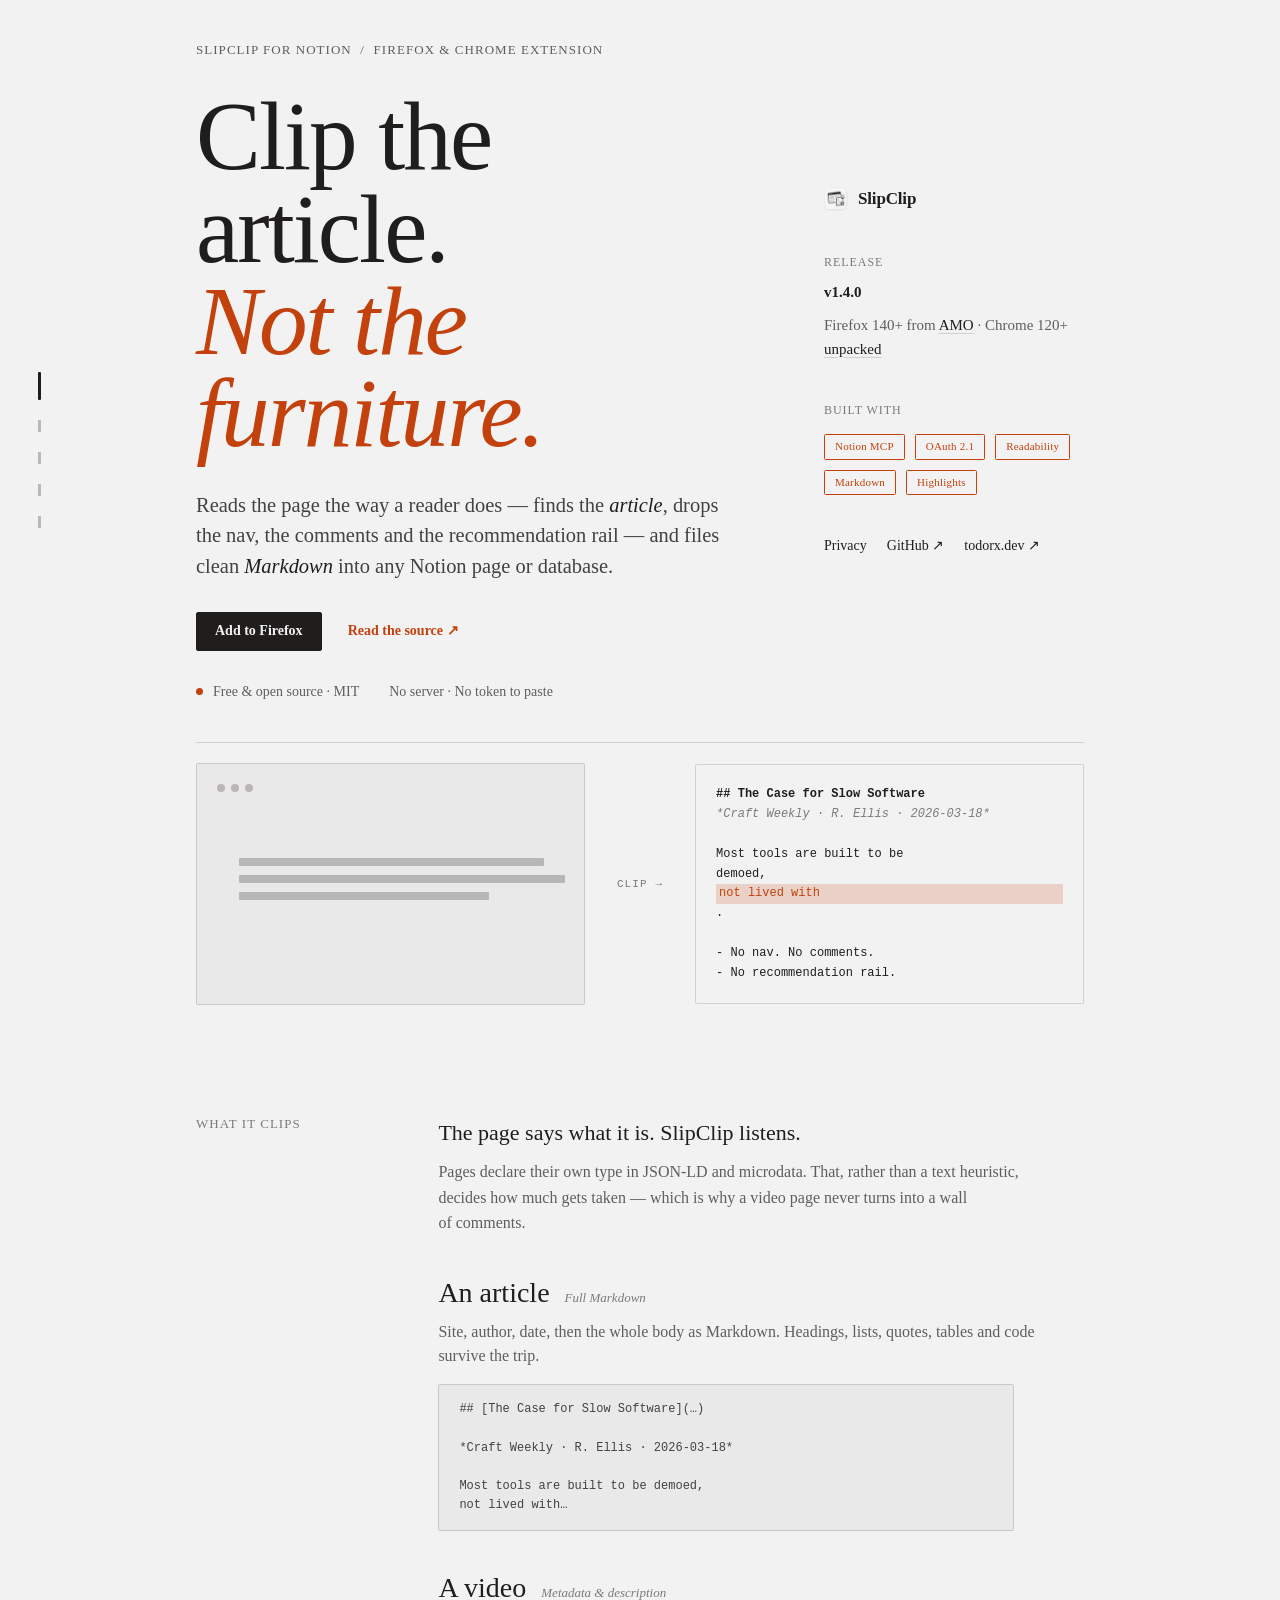
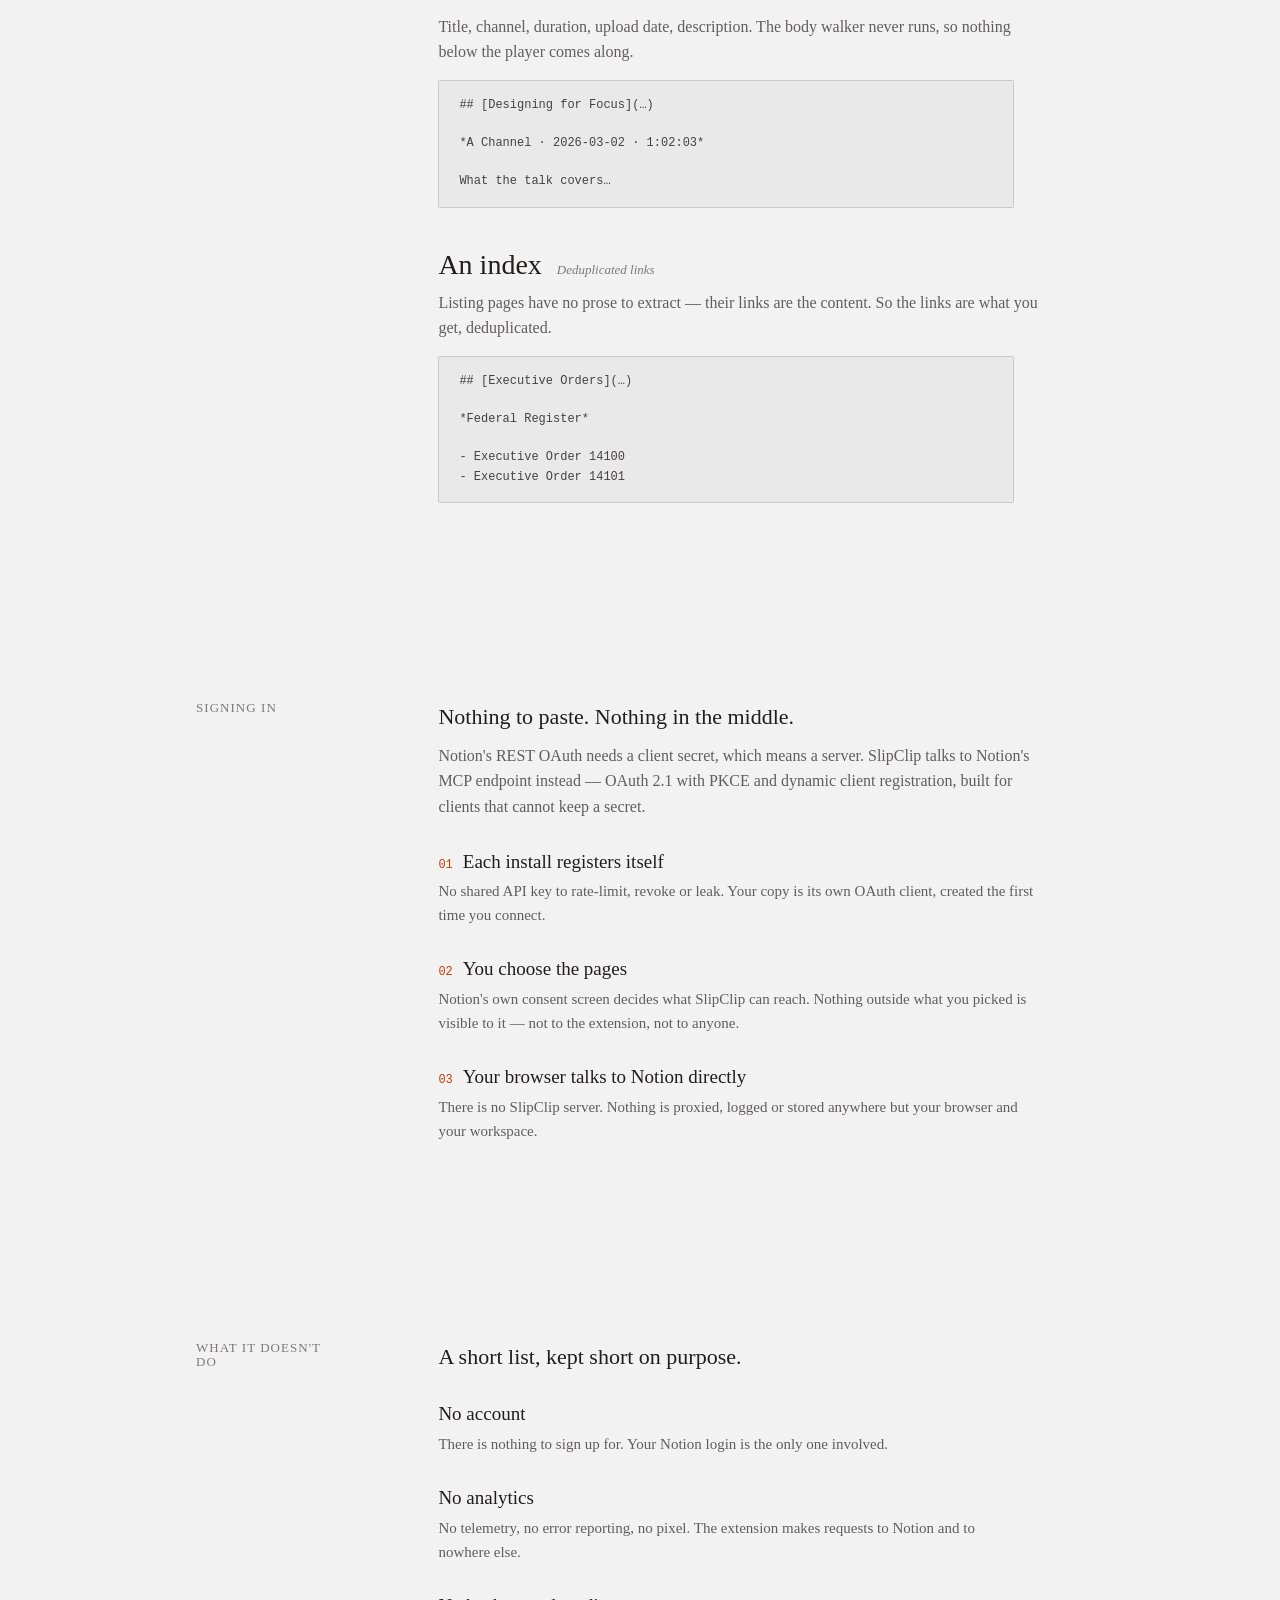
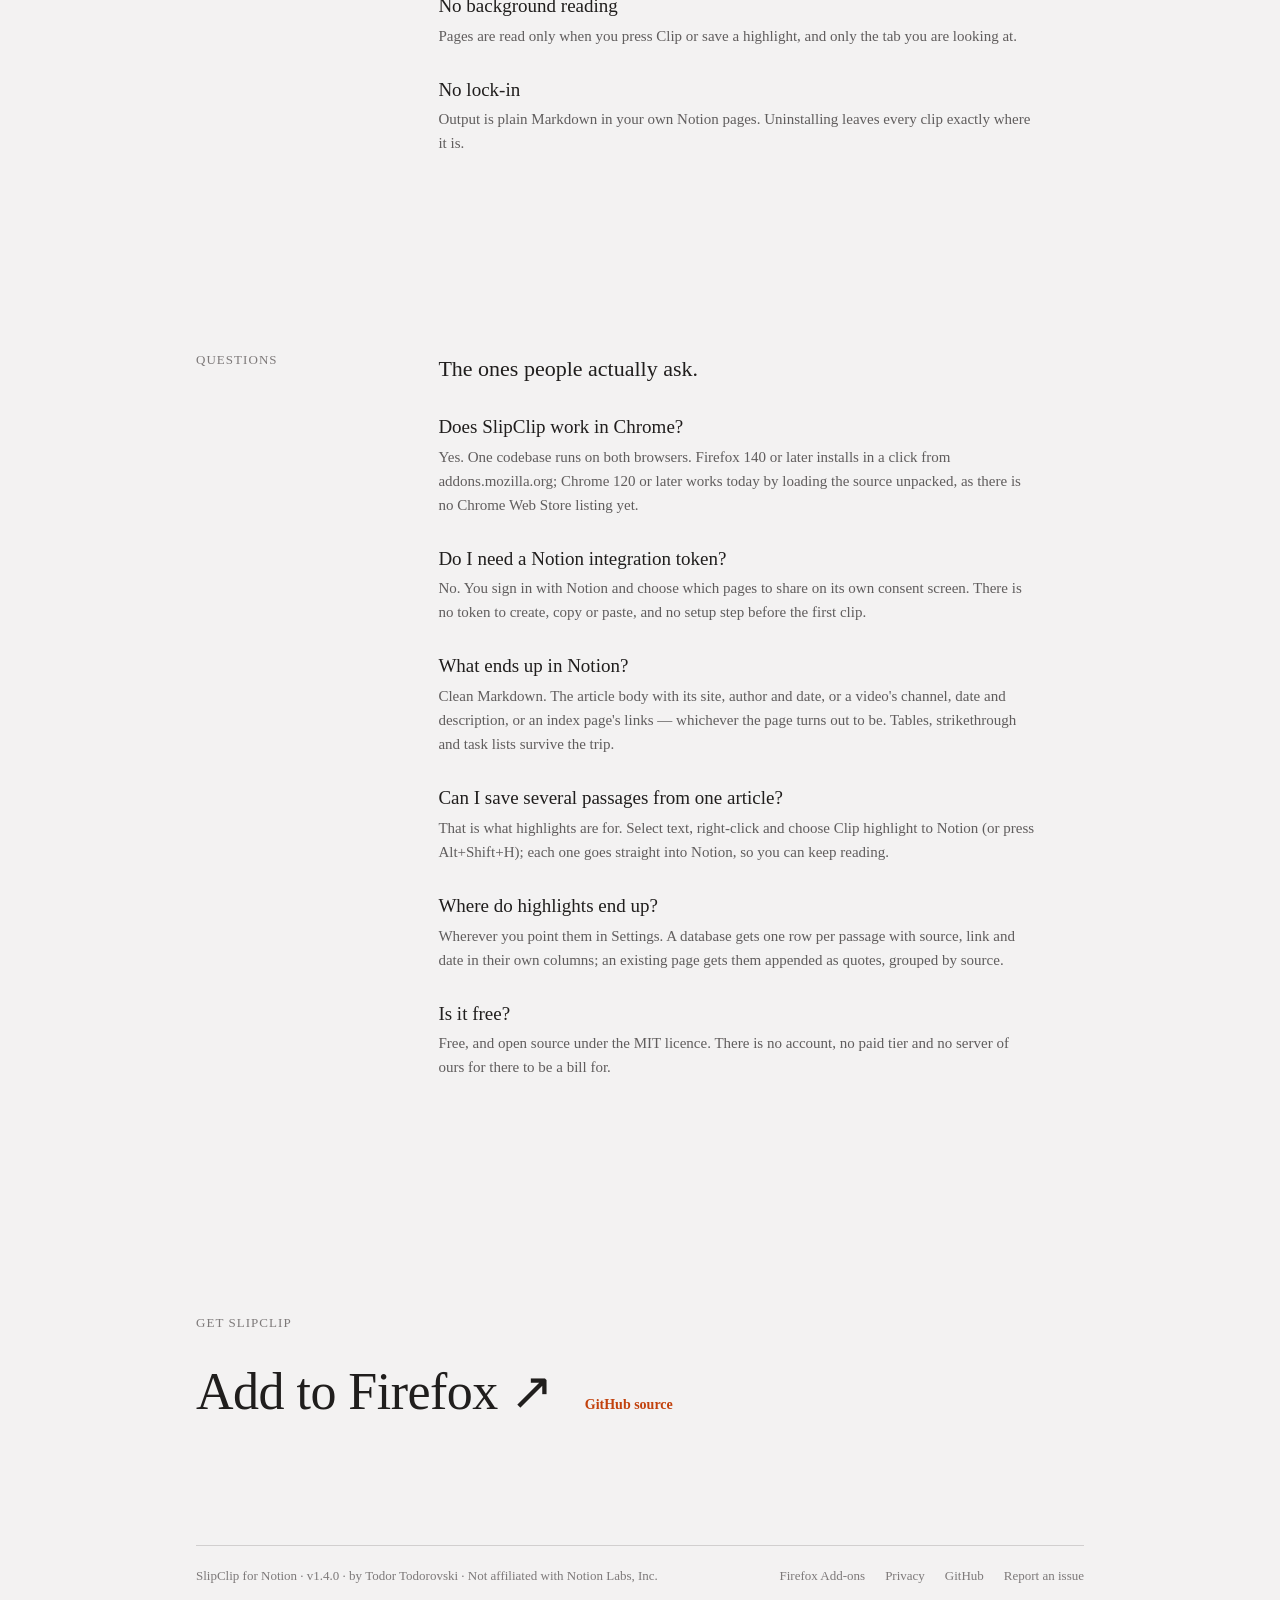
==== commit 695076c8: "feat: simplify the popup and send highlights straight to Notion The popup is now a destination dropd" ====
--- a/notion-clipper-site/index.html
+++ b/notion-clipper-site/index.html
@@ -99,7 +99,7 @@
       "name": "Can I save several passages from one article?",
       "acceptedAnswer": {
         "@type": "Answer",
-        "text": "That is what highlights are for. Select text and use the context menu or Alt+Shift+H; they collect on your device while you read and go to Notion the next time you open the popup."
+        "text": "That is what highlights are for. Select text, right-click and choose Clip highlight to Notion (or press Alt+Shift+H); each one goes straight into Notion, so you can keep reading."
       }
     },
     {
@@ -324,7 +324,7 @@
       </div>
       <div class="job">
         <div class="job-title">Can I save several passages from one article?</div>
-        <div class="job-detail">That is what highlights are for. Select text and use the context menu or Alt+Shift+H; they collect on your device while you read and go to Notion the next time you open the popup.</div>
+        <div class="job-detail">That is what highlights are for. Select text, right-click and choose Clip highlight to Notion (or press Alt+Shift+H); each one goes straight into Notion, so you can keep reading.</div>
       </div>
       <div class="job">
         <div class="job-title">Where do highlights end up?</div>
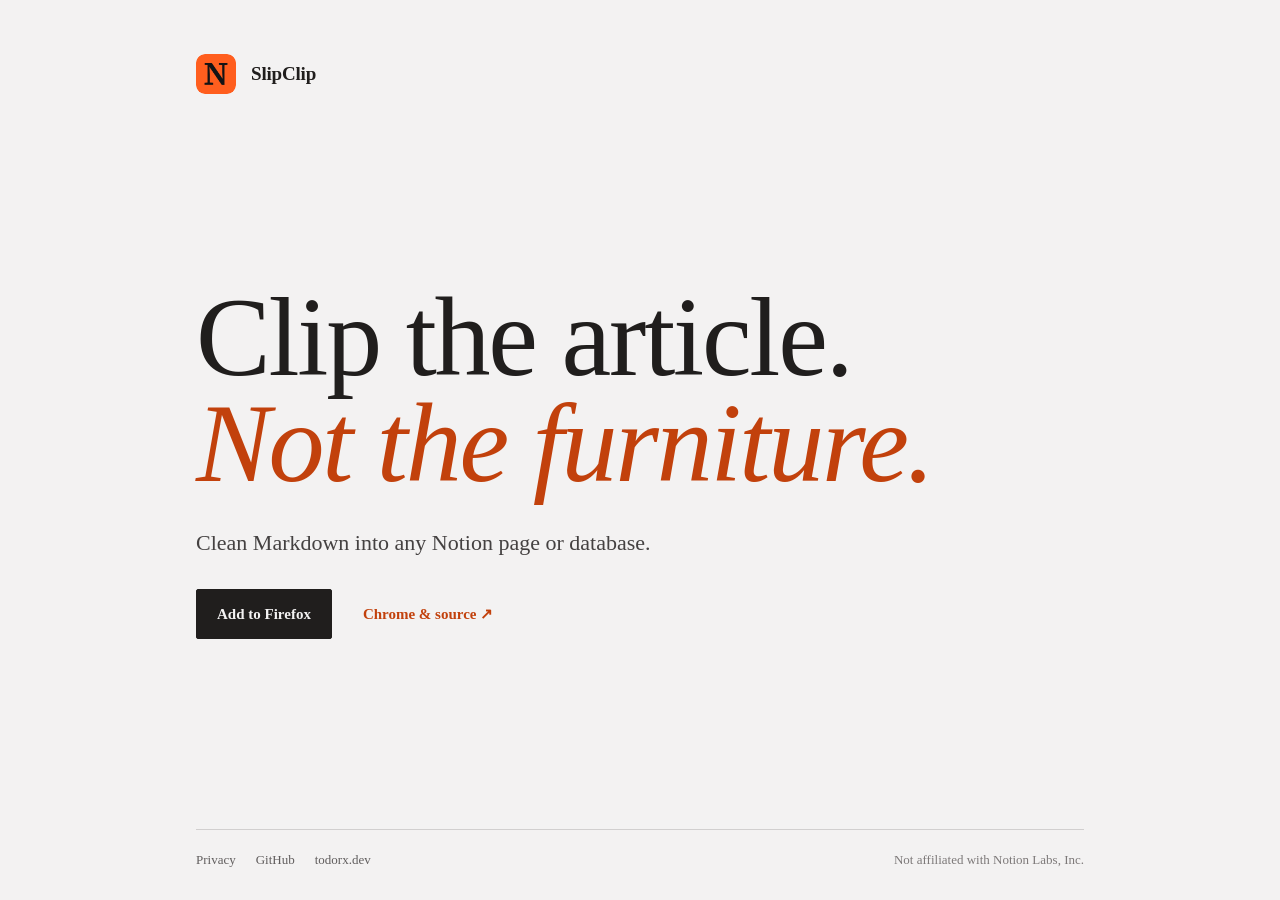
==== commit dd86fe4b: "feat(site): reduce the home page to one screen The home page is now the mark, the tagline, one line," ====
--- a/notion-clipper-site/index.html
+++ b/notion-clipper-site/index.html
@@ -4,8 +4,8 @@
 <meta charset="utf-8">
 <meta name="viewport" content="width=device-width, initial-scale=1">
 
-<title>SlipClip for Notion — clip the page, not the page furniture</title>
-<meta name="description" content="Clip any article into Notion as clean Markdown — no nav, no comments, no recommendation rail. Sign in with Notion: no token to paste, no server in between.">
+<title>SlipClip for Notion — clip the article, not the furniture</title>
+<meta name="description" content="Clip any article into Notion as clean Markdown. Free and open source, with no server and no token to paste.">
 <link rel="canonical" href="https://slipclip.todorx.dev/">
 <meta name="robots" content="index, follow">
 <link rel="sitemap" type="application/xml" href="/sitemap.xml">
@@ -33,8 +33,7 @@
 <link rel="apple-touch-icon" href="favicon.png">
 <link rel="preload" href="/fonts/source-serif-4-latin.woff2" as="font" type="font/woff2" crossorigin>
 <link rel="stylesheet" href="fonts.css?v=20261119">
-<link rel="stylesheet" href="style.css?v=20261119">
-<script>document.documentElement.classList.add("js")</script>
+<link rel="stylesheet" href="style.css?v=20261119b">
 
 <script type="application/ld+json">
 {
@@ -45,18 +44,14 @@
   "applicationCategory": "BrowserApplication",
   "applicationSubCategory": "Web Clipper",
   "operatingSystem": "Firefox, Chrome",
-  "browserRequirements": "Firefox 140 or later; Chrome 120 or later",
-  "softwareVersion": "1.4.0",
   "url": "https://slipclip.todorx.dev/",
-  "downloadUrl": "https://github.com/todorx/slipclip/releases",
   "installUrl": "https://addons.mozilla.org/en-US/firefox/addon/slipclip-for-notion/",
-  "description": "A Firefox and Chrome extension that extracts the readable article from a web page and files it into Notion as Markdown.",
-  "screenshot": "https://slipclip.todorx.dev/og.png",
+  "description": "A Firefox and Chrome extension that clips the readable article from a web page into Notion as Markdown.",
+  "image": "https://slipclip.todorx.dev/og.png",
   "offers": { "@type": "Offer", "price": "0", "priceCurrency": "USD" },
   "isAccessibleForFree": true,
   "license": "https://github.com/todorx/slipclip/blob/main/LICENSE",
   "codeRepository": "https://github.com/todorx/slipclip",
-  "sameAs": ["https://github.com/todorx/slipclip", "https://addons.mozilla.org/en-US/firefox/addon/slipclip-for-notion/"],
   "author": {
     "@type": "Person",
     "name": "Todor Todorovski",
@@ -65,296 +60,33 @@
   }
 }
 </script>
-<script type="application/ld+json">
-{
-  "@context": "https://schema.org",
-  "@type": "FAQPage",
-  "mainEntity": [
-    {
-      "@type": "Question",
-      "name": "Does SlipClip work in Chrome?",
-      "acceptedAnswer": {
-        "@type": "Answer",
-        "text": "Yes. One codebase runs on both browsers. Firefox 140 or later installs in a click from addons.mozilla.org; Chrome 120 or later works today by loading the source unpacked, as there is no Chrome Web Store listing yet."
-      }
-    },
-    {
-      "@type": "Question",
-      "name": "Do I need a Notion integration token?",
-      "acceptedAnswer": {
-        "@type": "Answer",
-        "text": "No. You sign in with Notion and choose which pages to share on its own consent screen. There is no token to create, copy or paste, and no setup step before the first clip."
-      }
-    },
-    {
-      "@type": "Question",
-      "name": "What ends up in Notion?",
-      "acceptedAnswer": {
-        "@type": "Answer",
-        "text": "Clean Markdown. The article body with its site, author and date, or a video's channel, date and description, or an index page's links — whichever the page turns out to be. Tables, strikethrough and task lists survive the trip."
-      }
-    },
-    {
-      "@type": "Question",
-      "name": "Can I save several passages from one article?",
-      "acceptedAnswer": {
-        "@type": "Answer",
-        "text": "That is what highlights are for. Select text, right-click and choose Clip highlight to Notion (or press Alt+Shift+H); each one goes straight into Notion, so you can keep reading."
-      }
-    },
-    {
-      "@type": "Question",
-      "name": "Where do highlights end up?",
-      "acceptedAnswer": {
-        "@type": "Answer",
-        "text": "Wherever you point them in Settings. A database gets one row per passage with source, link and date in their own columns; an existing page gets them appended as quotes, grouped by source."
-      }
-    },
-    {
-      "@type": "Question",
-      "name": "Is it free?",
-      "acceptedAnswer": {
-        "@type": "Answer",
-        "text": "Free, and open source under the MIT licence. There is no account, no paid tier and no server of ours for there to be a bill for."
-      }
-    }
-  ]
-}
-</script>
 </head>
 <body>
 
-<nav class="rail" aria-label="Sections">
-  <a title="Index" aria-label="Index" aria-current="location" href="#index"><span></span></a>
-  <a title="What it clips" aria-label="What it clips" href="#clips"><span></span></a>
-  <a title="Signing in" aria-label="Signing in" href="#signin"><span></span></a>
-  <a title="Questions" aria-label="Questions" href="#questions"><span></span></a>
-  <a title="Install" aria-label="Install" href="#install"><span></span></a>
-</nav>
+<main class="solo">
+  <a class="brand" href="/">
+    <img src="logo.png" alt="" width="40" height="40">
+    SlipClip
+  </a>
 
-<main>
-  <section id="index" class="hero">
-    <div class="hero-main">
-      <div class="eyebrow">SlipClip for Notion &nbsp;/&nbsp; Firefox &amp; Chrome extension</div>
-      <h1>Clip the article.<br><em>Not the furniture.</em></h1>
-      <p class="lede">
-        Reads the page the way a reader does — finds the <em>article</em>, drops the nav, the comments and the recommendation rail — and files clean <em>Markdown</em> into any Notion page or database.
-      </p>
-      <div class="actions">
-        <a class="btn btn-primary" href="https://addons.mozilla.org/en-US/firefox/addon/slipclip-for-notion/">Add to Firefox</a>
-        <a class="btn btn-ghost" href="https://github.com/todorx/slipclip">Read the source ↗</a>
-      </div>
-      <div class="status">
-        <span><span class="status-dot"></span>Free &amp; open source · MIT</span>
-        <span>No server · No token to paste</span>
-      </div>
-    </div>
-
-    <aside class="hero-aside">
-      <a class="brand" href="/">
-        <img src="logo.png" alt="" width="24" height="24">
-        SlipClip
-      </a>
-      <div class="stack-2">
-        <div class="eyebrow-sm">Release</div>
-        <div class="strong">v1.4.0</div>
-        <div class="muted">Firefox 140+ from <a href="https://addons.mozilla.org/en-US/firefox/addon/slipclip-for-notion/">AMO</a> · Chrome 120+ <a href="https://github.com/todorx/slipclip/releases">unpacked</a></div>
-      </div>
-      <div class="stack-3">
-        <div class="eyebrow-sm">Built with</div>
-        <div class="tags">
-          <span class="tag tag-outline">Notion MCP</span>
-          <span class="tag tag-outline">OAuth 2.1</span>
-          <span class="tag tag-outline">Readability</span>
-          <span class="tag tag-outline">Markdown</span>
-          <span class="tag tag-outline">Highlights</span>
-        </div>
-      </div>
-      <div class="links">
-        <a href="privacy.html">Privacy</a>
-        <a href="https://github.com/todorx/slipclip">GitHub ↗</a>
-        <a href="https://todorx.dev/">todorx.dev ↗</a>
-      </div>
-    </aside>
-
-    <div class="stage" id="stage" aria-hidden="true">
-      <div class="card source">
-        <span class="chrome"><i></i><i></i><i></i></span>
-        <div class="block junk" style="--i:0; height:12px; width:70%"></div>
-        <div class="block junk" style="--i:1; height:22px; width:100%"></div>
-        <div class="block text" style="--i:0; height:8px; width:88%"></div>
-        <div class="block text" style="--i:1; height:8px; width:94%"></div>
-        <div class="block text" style="--i:2; height:8px; width:72%"></div>
-        <div class="block junk" style="--i:2; height:28px; width:100%"></div>
-        <div class="block junk" style="--i:3; height:10px; width:56%"></div>
-        <div class="block junk" style="--i:4; height:10px; width:64%"></div>
-      </div>
-
-      <div class="arrow">CLIP →</div>
-
-      <div class="card slip">
-        <span class="h" style="--i:0">## The Case for Slow Software</span>
-        <span class="facts" style="--i:1">*Craft Weekly · R. Ellis · 2026-03-18*</span>
-        <span style="--i:2">&nbsp;</span>
-        <span style="--i:3">Most tools are built to be&nbsp;</span>
-        <span style="--i:4">demoed, <span class="hl">not lived with</span>.</span>
-        <span style="--i:5">&nbsp;</span>
-        <span style="--i:6">- No nav. No comments.</span>
-        <span style="--i:7">- No recommendation rail.</span>
-      </div>
+  <section class="pitch">
+    <h1>Clip the article.<br><em>Not the furniture.</em></h1>
+    <p class="lede">Clean Markdown into any Notion page or database.</p>
+    <div class="actions">
+      <a class="btn btn-primary" href="https://addons.mozilla.org/en-US/firefox/addon/slipclip-for-notion/">Add to Firefox</a>
+      <a class="btn btn-ghost" href="https://github.com/todorx/slipclip">Chrome &amp; source ↗</a>
     </div>
   </section>
 
-  <section id="clips" class="section">
-    <h2>What it clips</h2>
-    <div class="section-body projects">
-      <div class="stack-2">
-        <p class="section-lead">The page says what it is. SlipClip listens.</p>
-        <p class="section-sub">
-          Pages declare their own type in JSON-LD and microdata. That, rather than a text heuristic, decides how much gets taken — which is why a video page never turns into a wall of comments.
-        </p>
-      </div>
-
-      <article class="project">
-        <div class="project-head">
-          <span class="project-name">An article</span>
-          <span class="project-kind">Full Markdown</span>
-        </div>
-        <p class="project-desc">Site, author, date, then the whole body as Markdown. Headings, lists, quotes, tables and code survive the trip.</p>
-        <pre>## [The Case for Slow Software](…)
-
-*Craft Weekly · R. Ellis · 2026-03-18*
-
-Most tools are built to be demoed,
-not lived with…</pre>
-      </article>
-
-      <article class="project">
-        <div class="project-head">
-          <span class="project-name">A video</span>
-          <span class="project-kind">Metadata &amp; description</span>
-        </div>
-        <p class="project-desc">Title, channel, duration, upload date, description. The body walker never runs, so nothing below the player comes along.</p>
-        <pre>## [Designing for Focus](…)
-
-*A Channel · 2026-03-02 · 1:02:03*
-
-What the talk covers…</pre>
-      </article>
-
-      <article class="project">
-        <div class="project-head">
-          <span class="project-name">An index</span>
-          <span class="project-kind">Deduplicated links</span>
-        </div>
-        <p class="project-desc">Listing pages have no prose to extract — their links are the content. So the links are what you get, deduplicated.</p>
-        <pre>## [Executive Orders](…)
-
-*Federal Register*
-
-- Executive Order 14100
-- Executive Order 14101</pre>
-      </article>
-    </div>
-  </section>
-
-  <section id="signin" class="section">
-    <h2>Signing in</h2>
-    <div class="section-body">
-      <div class="stack-2">
-        <p class="section-lead">Nothing to paste. Nothing in the middle.</p>
-        <p class="section-sub">
-          Notion's REST OAuth needs a client secret, which means a server. SlipClip talks to Notion's MCP endpoint instead — OAuth 2.1 with PKCE and dynamic client registration, built for clients that cannot keep a secret.
-        </p>
-      </div>
-
-      <div class="job">
-        <div class="job-title"><span class="job-num">01</span>Each install registers itself</div>
-        <div class="job-detail">No shared API key to rate-limit, revoke or leak. Your copy is its own OAuth client, created the first time you connect.</div>
-      </div>
-      <div class="job">
-        <div class="job-title"><span class="job-num">02</span>You choose the pages</div>
-        <div class="job-detail">Notion's own consent screen decides what SlipClip can reach. Nothing outside what you picked is visible to it — not to the extension, not to anyone.</div>
-      </div>
-      <div class="job">
-        <div class="job-title"><span class="job-num">03</span>Your browser talks to Notion directly</div>
-        <div class="job-detail">There is no SlipClip server. Nothing is proxied, logged or stored anywhere but your browser and your workspace.</div>
-      </div>
-    </div>
-  </section>
-
-  <section class="section">
-    <h2>What it doesn't do</h2>
-    <div class="section-body">
-      <p class="section-lead">A short list, kept short on purpose.</p>
-      <div class="job">
-        <div class="job-title">No account</div>
-        <div class="job-detail">There is nothing to sign up for. Your Notion login is the only one involved.</div>
-      </div>
-      <div class="job">
-        <div class="job-title">No analytics</div>
-        <div class="job-detail">No telemetry, no error reporting, no pixel. The extension makes requests to Notion and to nowhere else.</div>
-      </div>
-      <div class="job">
-        <div class="job-title">No background reading</div>
-        <div class="job-detail">Pages are read only when you press Clip or save a highlight, and only the tab you are looking at.</div>
-      </div>
-      <div class="job">
-        <div class="job-title">No lock-in</div>
-        <div class="job-detail">Output is plain Markdown in your own Notion pages. Uninstalling leaves every clip exactly where it is.</div>
-      </div>
-    </div>
-  </section>
-
-  <section id="questions" class="section">
-    <h2>Questions</h2>
-    <div class="section-body">
-      <p class="section-lead">The ones people actually ask.</p>
-      <div class="job">
-        <div class="job-title">Does SlipClip work in Chrome?</div>
-        <div class="job-detail">Yes. One codebase runs on both browsers. Firefox 140 or later installs in a click from addons.mozilla.org; Chrome 120 or later works today by loading the source unpacked, as there is no Chrome Web Store listing yet.</div>
-      </div>
-      <div class="job">
-        <div class="job-title">Do I need a Notion integration token?</div>
-        <div class="job-detail">No. You sign in with Notion and choose which pages to share on its own consent screen. There is no token to create, copy or paste, and no setup step before the first clip.</div>
-      </div>
-      <div class="job">
-        <div class="job-title">What ends up in Notion?</div>
-        <div class="job-detail">Clean Markdown. The article body with its site, author and date, or a video's channel, date and description, or an index page's links — whichever the page turns out to be. Tables, strikethrough and task lists survive the trip.</div>
-      </div>
-      <div class="job">
-        <div class="job-title">Can I save several passages from one article?</div>
-        <div class="job-detail">That is what highlights are for. Select text, right-click and choose Clip highlight to Notion (or press Alt+Shift+H); each one goes straight into Notion, so you can keep reading.</div>
-      </div>
-      <div class="job">
-        <div class="job-title">Where do highlights end up?</div>
-        <div class="job-detail">Wherever you point them in Settings. A database gets one row per passage with source, link and date in their own columns; an existing page gets them appended as quotes, grouped by source.</div>
-      </div>
-      <div class="job">
-        <div class="job-title">Is it free?</div>
-        <div class="job-detail">Free, and open source under the MIT licence. There is no account, no paid tier and no server of ours for there to be a bill for.</div>
-      </div>
-    </div>
-  </section>
-
-  <section id="install" class="contact">
-    <div class="eyebrow">Get SlipClip</div>
-    <div class="contact-row">
-      <a class="cta-link" href="https://addons.mozilla.org/en-US/firefox/addon/slipclip-for-notion/">Add to Firefox ↗</a>
-      <a class="btn btn-ghost" href="https://github.com/todorx/slipclip">GitHub source</a>
-    </div>
-    <footer class="colophon">
-      <span>SlipClip for Notion · v1.4.0 · by <a href="https://todorx.dev/">Todor Todorovski</a> · Not affiliated with Notion Labs, Inc.</span>
-      <nav class="colophon-nav">
-        <a href="https://addons.mozilla.org/en-US/firefox/addon/slipclip-for-notion/">Firefox Add-ons</a>
-        <a href="privacy.html">Privacy</a>
-        <a href="https://github.com/todorx/slipclip">GitHub</a>
-        <a href="https://github.com/todorx/slipclip/issues">Report an issue</a>
-      </nav>
-    </footer>
-  </section>
+  <footer class="foot">
+    <nav>
+      <a href="privacy.html">Privacy</a>
+      <a href="https://github.com/todorx/slipclip">GitHub</a>
+      <a href="https://todorx.dev/">todorx.dev</a>
+    </nav>
+    <span>Not affiliated with Notion Labs, Inc.</span>
+  </footer>
 </main>
 
-<script src="app.js?v=20261119" defer></script>
 </body>
 </html>
--- a/notion-clipper-site/style.css
+++ b/notion-clipper-site/style.css
@@ -1,7 +1,7 @@
 /* slipclip.todorx.dev — Broadsheet design, matching todorx.dev.
    Light ground (#f3f2f2) with orange accent (#c2410c), inverted automatically
    to ink ground (#181716) and bright orange (#ff5e1e) in dark mode.
-   Handwritten, no build step. */
+   Handwritten, no build step, no script. */
 
 :root {
   --color-bg: #f3f2f2;
@@ -9,7 +9,6 @@
   --color-text: #201e1d;
   --color-accent: #c2410c;
   --color-divider: color-mix(in srgb, #201e1d 16%, transparent);
-  --color-neutral-400: #bab6b6;
   --color-neutral-600: #7d7979;
   --color-neutral-700: #605d5d;
   --color-neutral-800: #444141;
@@ -22,7 +21,6 @@
   --space-4: 20px;
   --space-6: 30px;
   --space-8: 40px;
-  --radius-sm: 1px;
   --radius-md: 2px;
   color-scheme: light dark;
 }
@@ -34,7 +32,6 @@
     --color-text: #ebe8e6;
     --color-accent: #ff5e1e;
     --color-divider: color-mix(in srgb, #ebe8e6 16%, transparent);
-    --color-neutral-400: #4a4646;
     --color-neutral-600: #9b9797;
     --color-neutral-700: #bab6b6;
     --color-neutral-800: #d7d3d3;
@@ -43,7 +40,6 @@
 }
 
 *, *::before, *::after { box-sizing: border-box; }
-html { scroll-behavior: smooth; }
 body {
   margin: 0;
   background: var(--color-bg);
@@ -54,7 +50,7 @@
   font-weight: 400;
   -webkit-font-smoothing: antialiased;
 }
-h1, h2, h3 {
+h1, h2 {
   font-family: var(--font);
   font-weight: 600;
   line-height: 1.12;
@@ -67,19 +63,20 @@
 :focus { outline: none; }
 :focus-visible { outline: 2px solid var(--color-accent); outline-offset: 2px; }
 ::selection { background: color-mix(in srgb, var(--color-accent) 30%, transparent); }
-@keyframes pulse { 0%, 100% { opacity: 1 } 50% { opacity: .35 } }
-
-/* — Broadsheet components — */
-.tag {
-  display: inline-flex;
-  align-items: center;
-  font-size: 11px;
-  letter-spacing: 0.02em;
-  padding: 3px 10px;
-  border-radius: calc(var(--radius-md) * 0.75);
-}
-.tag-outline { border: 1px solid var(--color-accent); color: var(--color-accent); }
-
+
+main {
+  max-width: 1080px;
+  margin: 0 auto;
+  padding: 0 clamp(20px, 8vw, 96px);
+}
+.eyebrow {
+  font-size: 13px;
+  letter-spacing: .08em;
+  text-transform: uppercase;
+  color: var(--color-neutral-600);
+}
+
+/* — buttons — */
 .btn {
   display: inline-flex;
   align-items: center;
@@ -89,12 +86,12 @@
   text-decoration: none;
   font-family: var(--font);
   font-weight: 600;
-  font-size: 14px;
+  font-size: 15px;
   line-height: 1.2;
   color: var(--color-text);
   background: transparent;
   border: 1px solid transparent;
-  padding: var(--space-2) calc(var(--space-3) * 1.2);
+  padding: var(--space-3) var(--space-4);
   border-radius: var(--radius-md);
   transition: background .15s ease, color .15s ease, border-color .15s ease;
 }
@@ -108,321 +105,70 @@
   border-color: var(--color-accent);
   color: #fff;
 }
-.btn-ghost { color: var(--color-accent); padding-inline: var(--space-2); }
-.btn-ghost:hover {
-  color: var(--color-accent-700);
-  background: color-mix(in srgb, var(--color-accent) 10%, transparent);
-}
-.btn-ghost:active { background: color-mix(in srgb, var(--color-accent) 18%, transparent); }
-
-/* — section rail — */
-.rail {
-  position: fixed;
-  left: clamp(16px, 3vw, 40px);
-  top: 50%;
-  transform: translateY(-50%);
-  display: flex;
-  flex-direction: column;
-  gap: var(--space-2);
-  z-index: 2;
-}
-.rail a { display: block; padding: var(--space-1) 0; }
-.rail span {
-  display: block;
-  width: 3px;
-  height: 12px;
-  background: var(--color-neutral-400);
-  border-radius: var(--radius-sm);
-  transition: height .25s ease, background .25s ease;
-}
-.rail a[aria-current] span { height: 28px; background: var(--color-text); }
-
-/* — page — */
-main {
-  max-width: 1080px;
-  margin: 0 auto;
-  padding: 0 clamp(40px, 8vw, 96px);
-}
-.eyebrow {
-  font-size: 13px;
-  letter-spacing: .08em;
-  text-transform: uppercase;
-  color: var(--color-neutral-600);
-}
-.eyebrow-sm {
-  font-size: 12px;
-  letter-spacing: .08em;
-  text-transform: uppercase;
-  color: var(--color-neutral-600);
-}
-
-/* — hero — */
-.hero {
+/* A plain link beside the button: no side padding, so it lines up when it wraps. */
+.btn-ghost { color: var(--color-accent); padding-inline: 0; }
+.btn-ghost:hover { color: var(--color-accent-700); }
+.actions {
+  display: flex;
+  flex-wrap: wrap;
+  align-items: center;
+  gap: var(--space-2) var(--space-6);
+}
+
+/* — brand mark — */
+.brand {
+  display: inline-flex;
+  align-items: center;
+  gap: var(--space-3);
+  font-size: 19px;
+  font-weight: 600;
+  letter-spacing: -.01em;
+}
+.brand img { display: block; border-radius: 9px; }
+
+/* — home: one screen — */
+.solo {
   min-height: 100vh;
-  display: flex;
-  flex-wrap: wrap;
-  align-items: center;
-  align-content: center;
-  gap: var(--space-8) clamp(40px, 8vw, 120px);
-  padding: var(--space-8) 0;
-}
-.hero-main {
-  flex: 1 1 440px;
-  min-width: 0;
+  min-height: 100dvh;
+  display: flex;
+  flex-direction: column;
+  align-items: flex-start;
+  padding-top: clamp(24px, 6vh, 56px);
+  padding-bottom: var(--space-6);
+}
+.pitch {
+  margin: auto 0;
+  padding: clamp(40px, 10vh, 120px) 0;
   display: flex;
   flex-direction: column;
   gap: var(--space-6);
 }
-.hero-main .eyebrow { color: var(--color-neutral-700); }
-.hero h1 {
-  font-size: clamp(52px, 7.6vw, 104px);
+.pitch h1 {
+  font-size: clamp(48px, 9vw, 112px);
   line-height: .95;
   font-weight: 400;
   letter-spacing: -.02em;
 }
-.hero h1 em { font-style: italic; color: var(--color-accent); }
+.pitch h1 em { font-style: italic; color: var(--color-accent); }
 .lede {
-  max-width: 32em;
-  font-size: clamp(18px, 1.6vw, 21px);
+  font-size: clamp(18px, 2vw, 22px);
   line-height: 1.5;
   color: var(--color-neutral-800);
-  text-wrap: pretty;
-}
-.lede em { color: var(--color-text); }
-.actions {
-  display: flex;
-  flex-wrap: wrap;
-  align-items: center;
-  gap: var(--space-3);
-}
-.status {
-  display: flex;
-  flex-wrap: wrap;
-  gap: var(--space-2) var(--space-6);
-  font-size: 14px;
-  color: var(--color-neutral-700);
-}
-.status > span { display: flex; align-items: center; gap: var(--space-2); }
-.status-dot {
-  width: 7px;
-  height: 7px;
-  border-radius: 50%;
-  background: var(--color-accent);
-  animation: pulse 2.4s ease-in-out infinite;
-}
-
-.hero-aside {
-  flex: 0 1 260px;
-  display: flex;
-  flex-direction: column;
-  gap: var(--space-8);
-  font-size: 15px;
-}
-.brand {
-  display: inline-flex;
-  align-items: center;
-  gap: var(--space-2);
-  font-size: 17px;
-  font-weight: 600;
-  letter-spacing: -.01em;
-}
-.brand img { width: 24px; height: 24px; border-radius: var(--radius-md); }
-.stack-2 { display: flex; flex-direction: column; gap: var(--space-2); }
-.stack-3 { display: flex; flex-direction: column; gap: var(--space-3); }
-.strong { font-weight: 600; }
-.muted { color: var(--color-neutral-700); }
-.muted a { text-decoration: underline; text-decoration-color: var(--color-divider); text-underline-offset: 3px; }
-.muted a:hover { text-decoration-color: var(--color-accent-700); }
-.tags { display: flex; flex-wrap: wrap; gap: var(--space-2); }
-.links { display: flex; flex-wrap: wrap; gap: var(--space-4); font-size: 14px; }
-
-/* — clip preview stage — */
-.stage {
-  flex: 1 0 100%;
-  display: grid;
-  grid-template-columns: 1fr auto 1fr;
-  align-items: center;
-  gap: clamp(14px, 3vw, 32px);
-  padding-top: var(--space-4);
-  border-top: 1px solid var(--color-divider);
-}
-.card {
-  border-radius: var(--radius-md);
-  padding: var(--space-4);
-  min-height: 220px;
-  border: 1px solid var(--color-divider);
-}
-.source { background: var(--color-surface); }
-.chrome { display: flex; gap: 6px; margin-bottom: 14px; }
-.chrome i { width: 8px; height: 8px; border-radius: 50%; background: var(--color-neutral-400); }
-.block { border-radius: var(--radius-sm); margin-bottom: 9px; }
-.junk { background: var(--color-neutral-400); opacity: .55; }
-.text { background: var(--color-text); opacity: .75; }
-
-.stage.run .junk {
-  animation: dissolve .6s cubic-bezier(.4, 0, 1, 1) forwards;
-  animation-delay: calc(var(--i) * 70ms);
-}
-.stage.run .text {
-  animation: shift .7s cubic-bezier(.2, .7, .3, 1) forwards;
-  animation-delay: calc(500ms + var(--i) * 80ms);
-}
-@keyframes dissolve { to { opacity: 0; transform: translateX(-10px) scaleY(.3); } }
-@keyframes shift { to { opacity: .25; transform: translateX(22px); } }
-
-.arrow {
-  color: var(--color-neutral-600);
-  font-family: var(--mono);
-  font-size: 11px;
-  letter-spacing: .1em;
-}
-.js .arrow { opacity: 0; transform: translateX(-8px); }
-.stage.run .arrow { animation: fade .5s ease .9s forwards; }
-
-.slip {
-  background: var(--color-bg);
-  color: var(--color-text);
-  font-family: var(--mono);
-  font-size: 12px;
-  line-height: 1.65;
-}
-.slip span {
-  display: block;
-  white-space: nowrap;
-  overflow: hidden;
-  text-overflow: ellipsis;
-}
-.js .slip span { opacity: 0; transform: translateY(6px); }
-.stage.run .slip span {
-  animation: fade .45s ease forwards;
-  animation-delay: calc(1s + var(--i) * 110ms);
-}
-.slip .h { font-weight: 600; }
-.slip .facts { color: var(--color-neutral-600); font-style: italic; }
-.slip .hl {
-  background: color-mix(in srgb, var(--color-accent) 18%, transparent);
-  color: var(--color-accent);
-  padding: 0 3px;
-}
-@keyframes fade { to { opacity: 1; transform: none; } }
-
-/* — sections (Broadsheet two-column) — */
-.section {
-  display: flex;
-  flex-wrap: wrap;
-  gap: var(--space-6) clamp(40px, 8vw, 120px);
-  padding: clamp(40px, 8vh, 80px) 0 clamp(80px, 14vh, 140px);
-}
-.section h2 {
-  flex: 0 0 140px;
-  font-size: 13px;
-  font-weight: 400;
-  letter-spacing: .08em;
-  text-transform: uppercase;
-  color: var(--color-neutral-600);
-}
-.section-body {
-  flex: 1 1 420px;
-  min-width: 0;
-  display: flex;
-  flex-direction: column;
-  gap: var(--space-6);
-}
-.section-lead {
-  max-width: 36em;
-  font-size: 22px;
-  line-height: 1.45;
-  text-wrap: pretty;
-}
-.section-sub {
-  max-width: 38em;
-  font-size: 16px;
-  line-height: 1.6;
-  color: var(--color-neutral-700);
-  text-wrap: pretty;
-}
-
-/* — clip types (mirrors todorx.dev .projects) — */
-.projects { gap: var(--space-8); }
-.project { display: flex; flex-direction: column; gap: var(--space-2); }
-.project-head { display: flex; align-items: baseline; gap: var(--space-3); flex-wrap: wrap; }
-.project-name { font-size: clamp(22px, 2.4vw, 28px); line-height: 1.2; font-weight: 400; }
-.project-kind { font-size: 13px; font-style: italic; color: var(--color-neutral-600); }
-.project-desc {
-  max-width: 38em;
-  font-size: 16px;
-  line-height: 1.55;
-  color: var(--color-neutral-700);
-  text-wrap: pretty;
-}
-.project pre {
-  margin: var(--space-1) 0 0;
-  padding: var(--space-3) var(--space-4);
-  border-radius: var(--radius-md);
-  background: var(--color-surface);
-  border: 1px solid var(--color-divider);
-  font-family: var(--mono);
-  font-size: 12px;
-  line-height: 1.6;
-  white-space: pre-wrap;
-  overflow-wrap: anywhere;
-  color: var(--color-neutral-800);
-  max-width: 48em;
-}
-
-/* — steps & editorial list items (mirrors todorx.dev .job) — */
-.job { display: flex; flex-direction: column; gap: var(--space-1); }
-.job-title { font-size: 19px; line-height: 1.3; }
-.job-title span { color: var(--color-neutral-600); font-style: italic; }
-.job-num {
-  font-family: var(--mono);
-  font-size: 12px;
-  font-style: normal !important;
-  color: var(--color-accent) !important;
-  margin-right: var(--space-2);
-}
-.job-detail {
-  max-width: 40em;
-  font-size: 15px;
-  line-height: 1.6;
-  color: var(--color-neutral-700);
-  text-wrap: pretty;
-}
-.job-detail a { text-decoration: underline; text-decoration-color: var(--color-divider); text-underline-offset: 3px; }
-.job-detail a:hover { text-decoration-color: var(--color-accent-700); }
-
-/* — footer / install CTA (mirrors todorx.dev .contact + .colophon) — */
-.contact {
-  display: flex;
-  flex-direction: column;
-  gap: var(--space-6);
-  padding: clamp(60px, 12vh, 120px) 0 var(--space-8);
-}
-.contact-row {
-  display: flex;
-  flex-wrap: wrap;
-  align-items: baseline;
-  gap: var(--space-4);
-}
-.cta-link {
-  font-size: clamp(28px, 4.4vw, 52px);
-  line-height: 1.1;
-  letter-spacing: -.01em;
-}
-.colophon {
+}
+.foot {
+  align-self: stretch;
   display: flex;
   flex-wrap: wrap;
   justify-content: space-between;
-  gap: var(--space-4);
-  margin-top: clamp(64px, 10vh, 120px);
+  gap: var(--space-2) var(--space-4);
   padding-top: var(--space-4);
   border-top: 1px solid var(--color-divider);
   font-size: 13px;
   color: var(--color-neutral-600);
 }
-.colophon a { color: var(--color-neutral-600); }
-.colophon a:hover { color: var(--color-accent-700); }
-.colophon-nav { display: flex; flex-wrap: wrap; gap: var(--space-4); }
+.foot nav { display: flex; flex-wrap: wrap; gap: var(--space-4); }
+.foot a { color: var(--color-neutral-700); }
+.foot a:hover { color: var(--color-accent-700); }
 
 /* — legal / document pages — */
 .doc-top {
@@ -434,6 +180,8 @@
   padding: var(--space-6) 0;
   border-bottom: 1px solid var(--color-divider);
 }
+.doc-top .brand { font-size: 17px; gap: var(--space-2); }
+.doc-top .brand img { width: 24px; height: 24px; border-radius: 5px; }
 .doc-nav { display: flex; flex-wrap: wrap; gap: var(--space-4); font-size: 14px; }
 .doc-nav a { color: var(--color-neutral-700); }
 .doc-nav a:hover { color: var(--color-accent-700); }
@@ -486,18 +234,6 @@
 .not-found h1 { font-size: clamp(40px, 6vw, 72px); font-weight: 400; letter-spacing: -.02em; }
 .not-found p { font-size: 17px; line-height: 1.6; color: var(--color-neutral-700); }
 
-@media (max-width: 760px) {
-  .rail { display: none; }
-  main { padding: 0 var(--space-4); }
-  .stage { grid-template-columns: 1fr; }
-  .arrow { transform: rotate(90deg); justify-self: center; }
-}
-
 @media (prefers-reduced-motion: reduce) {
-  html { scroll-behavior: auto; }
-  *, *::before, *::after {
-    animation: none !important;
-    transition: none !important;
-  }
-  .js .slip span, .js .arrow { opacity: 1; transform: none; }
-}
+  *, *::before, *::after { transition: none !important; }
+}
